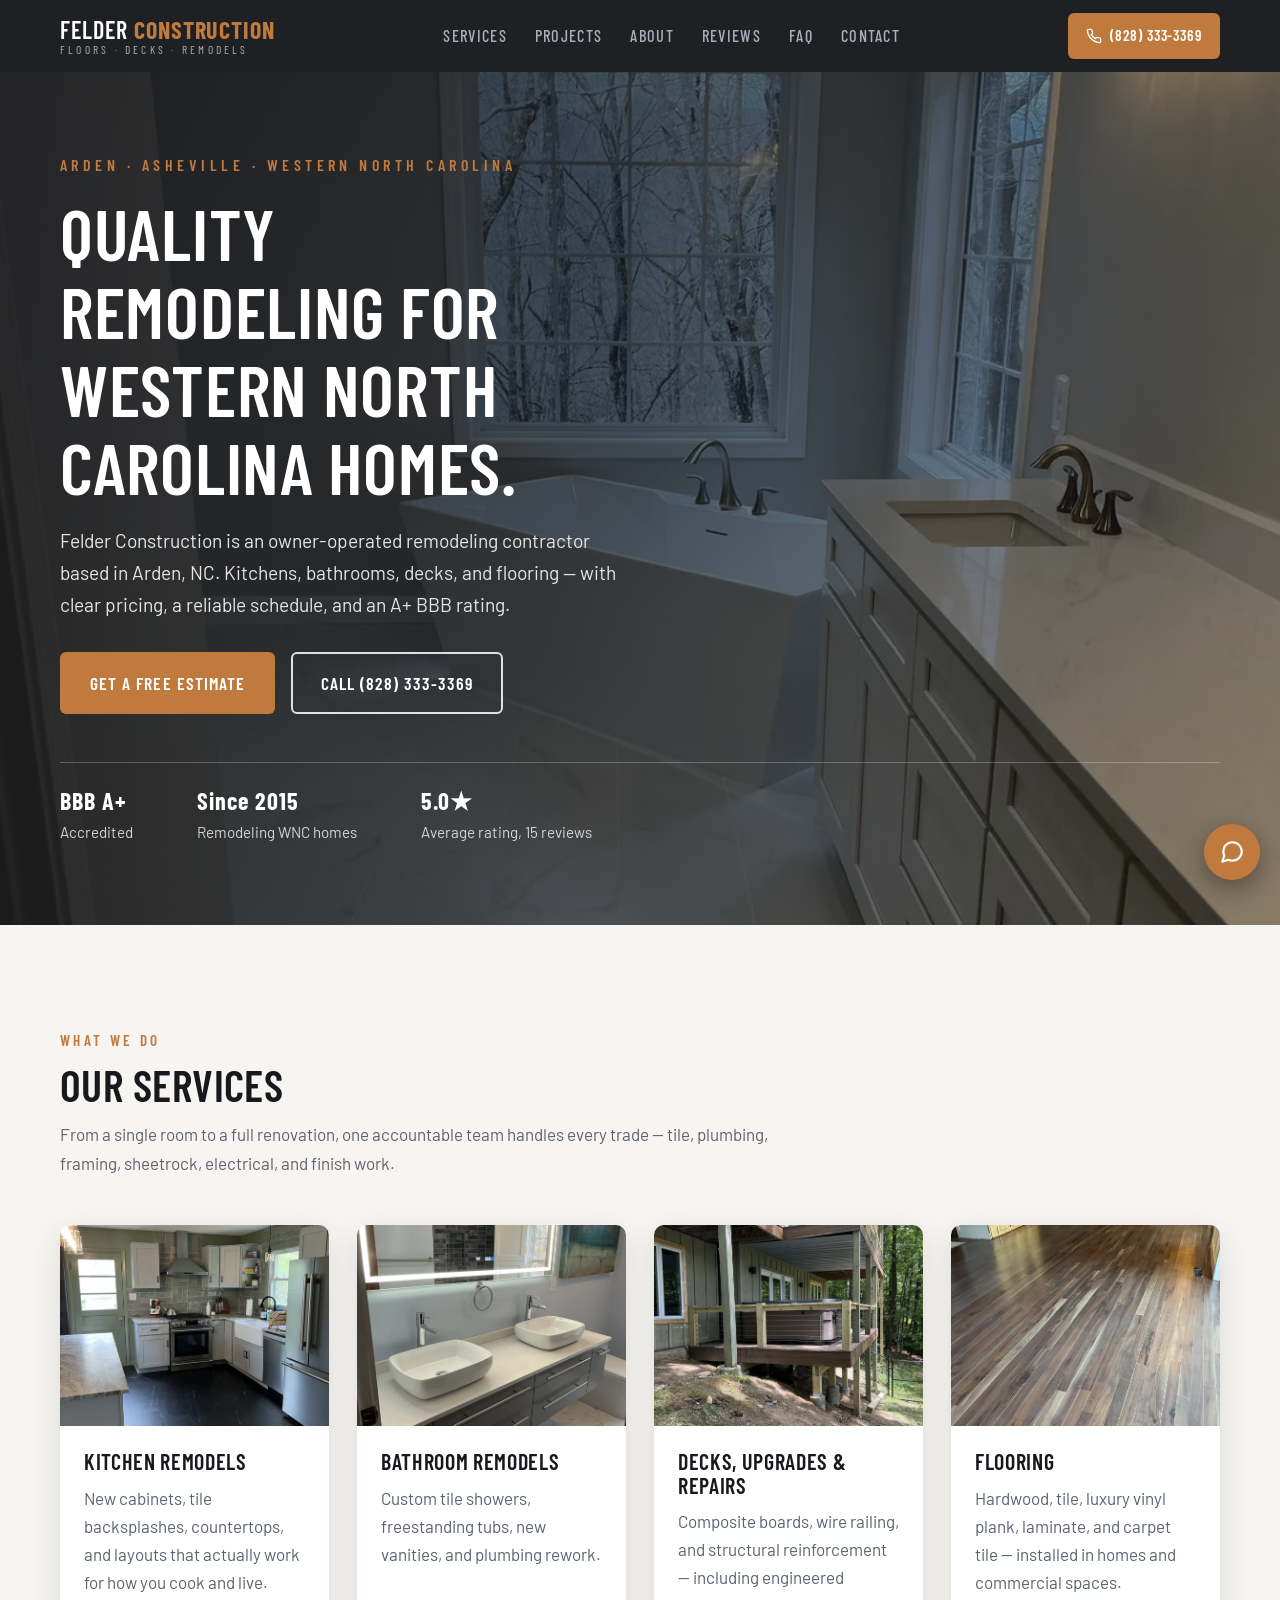
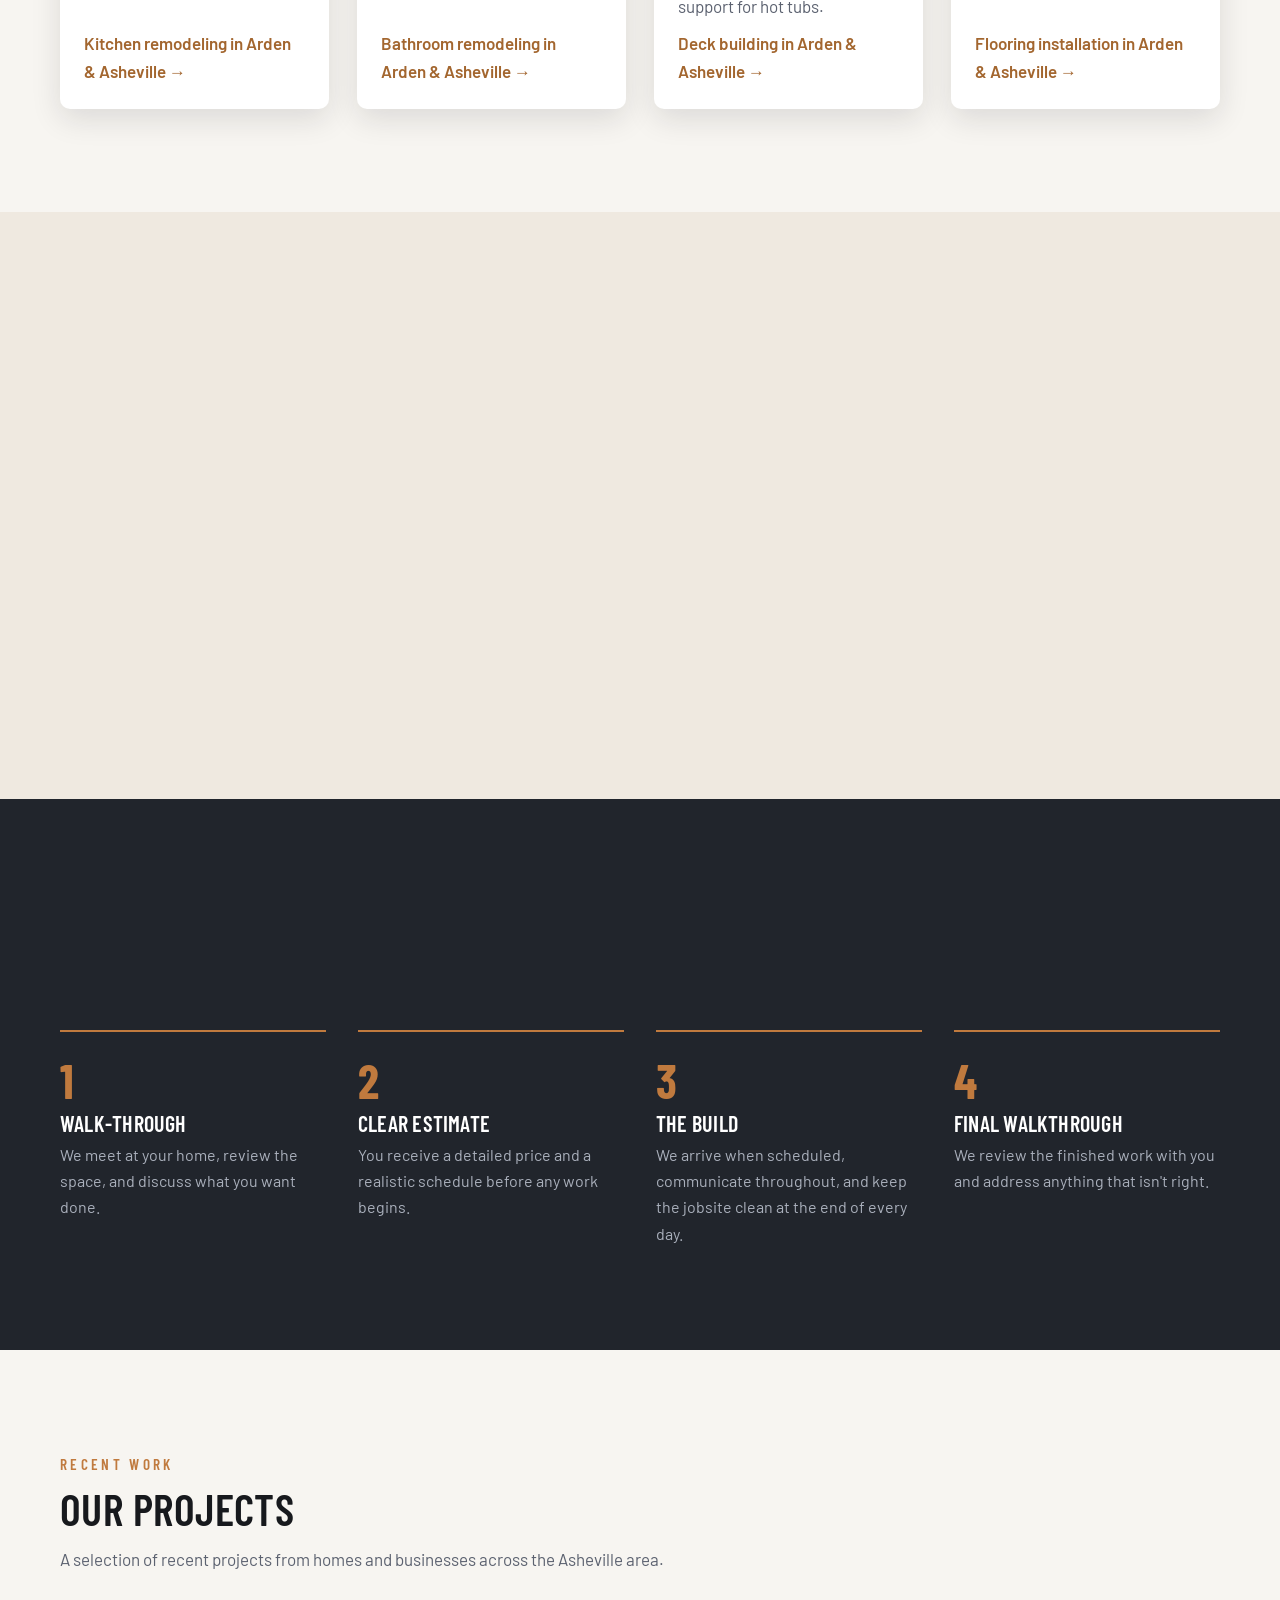
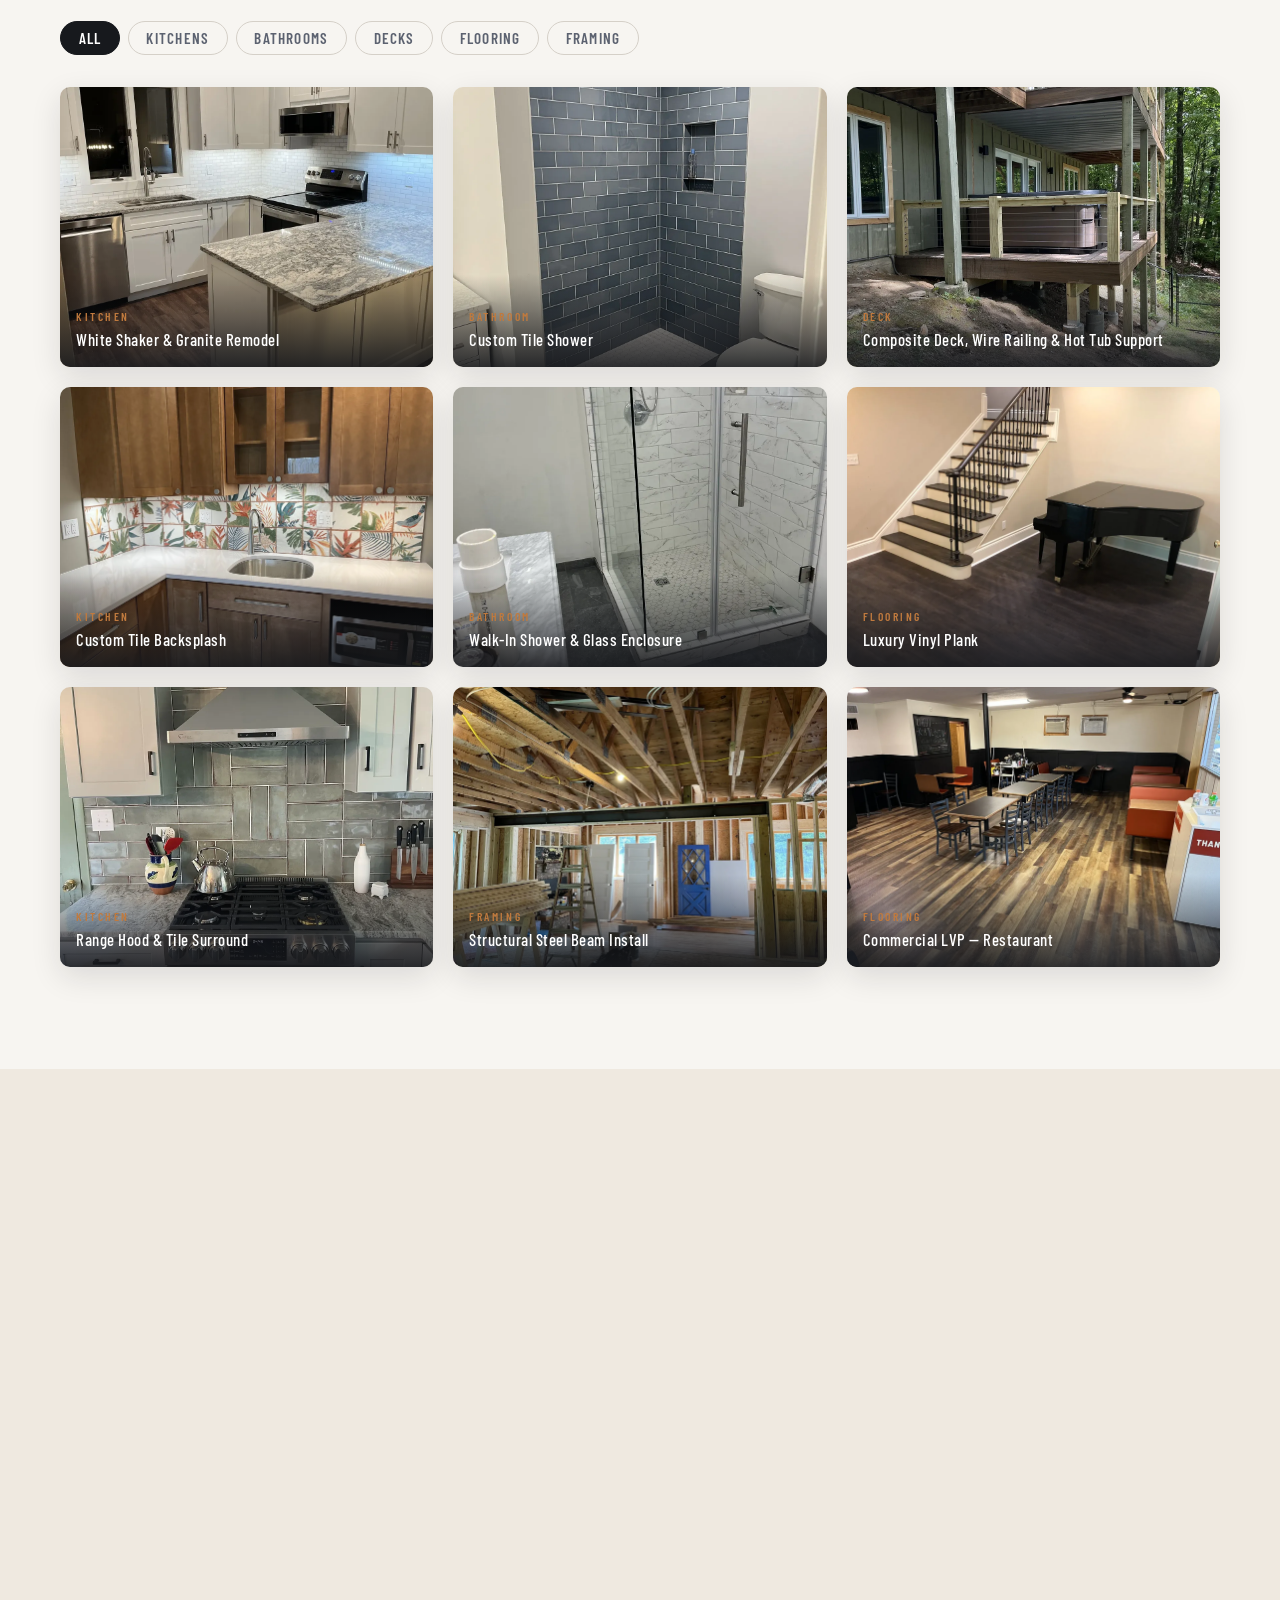
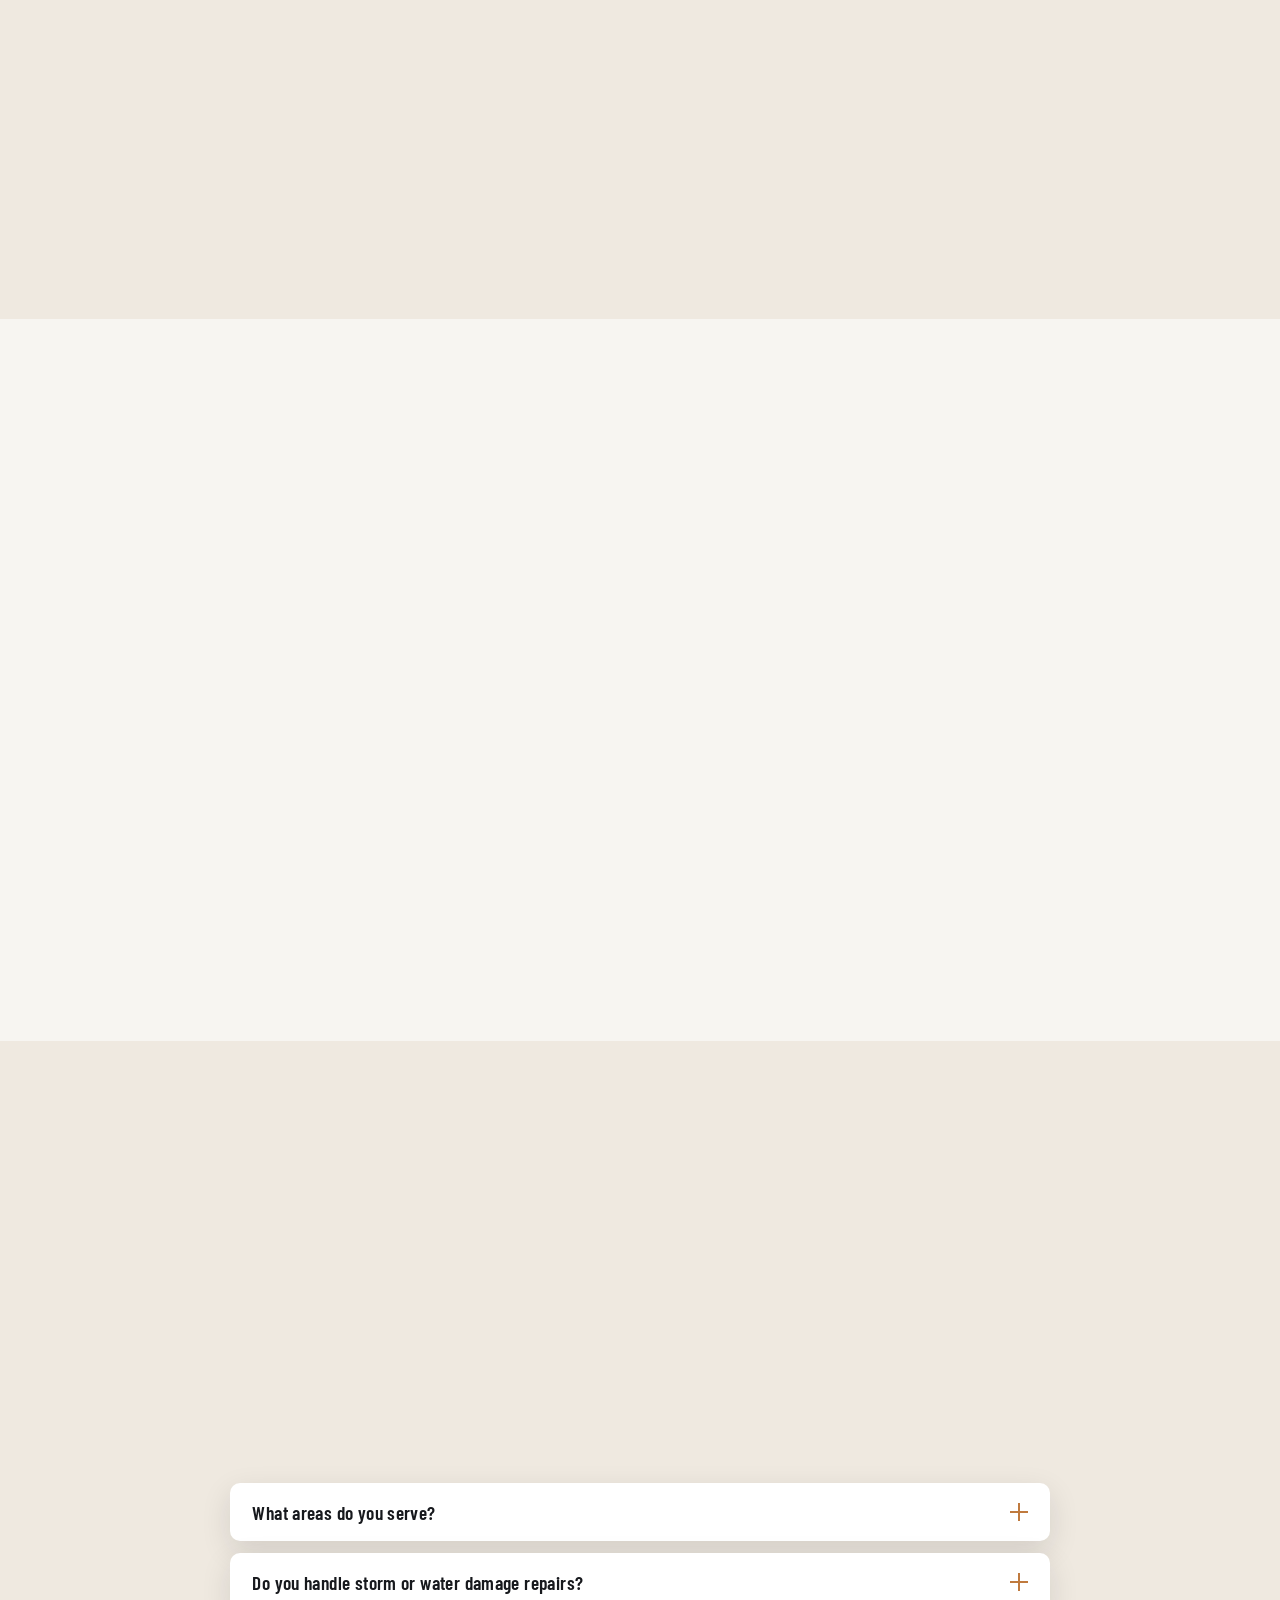
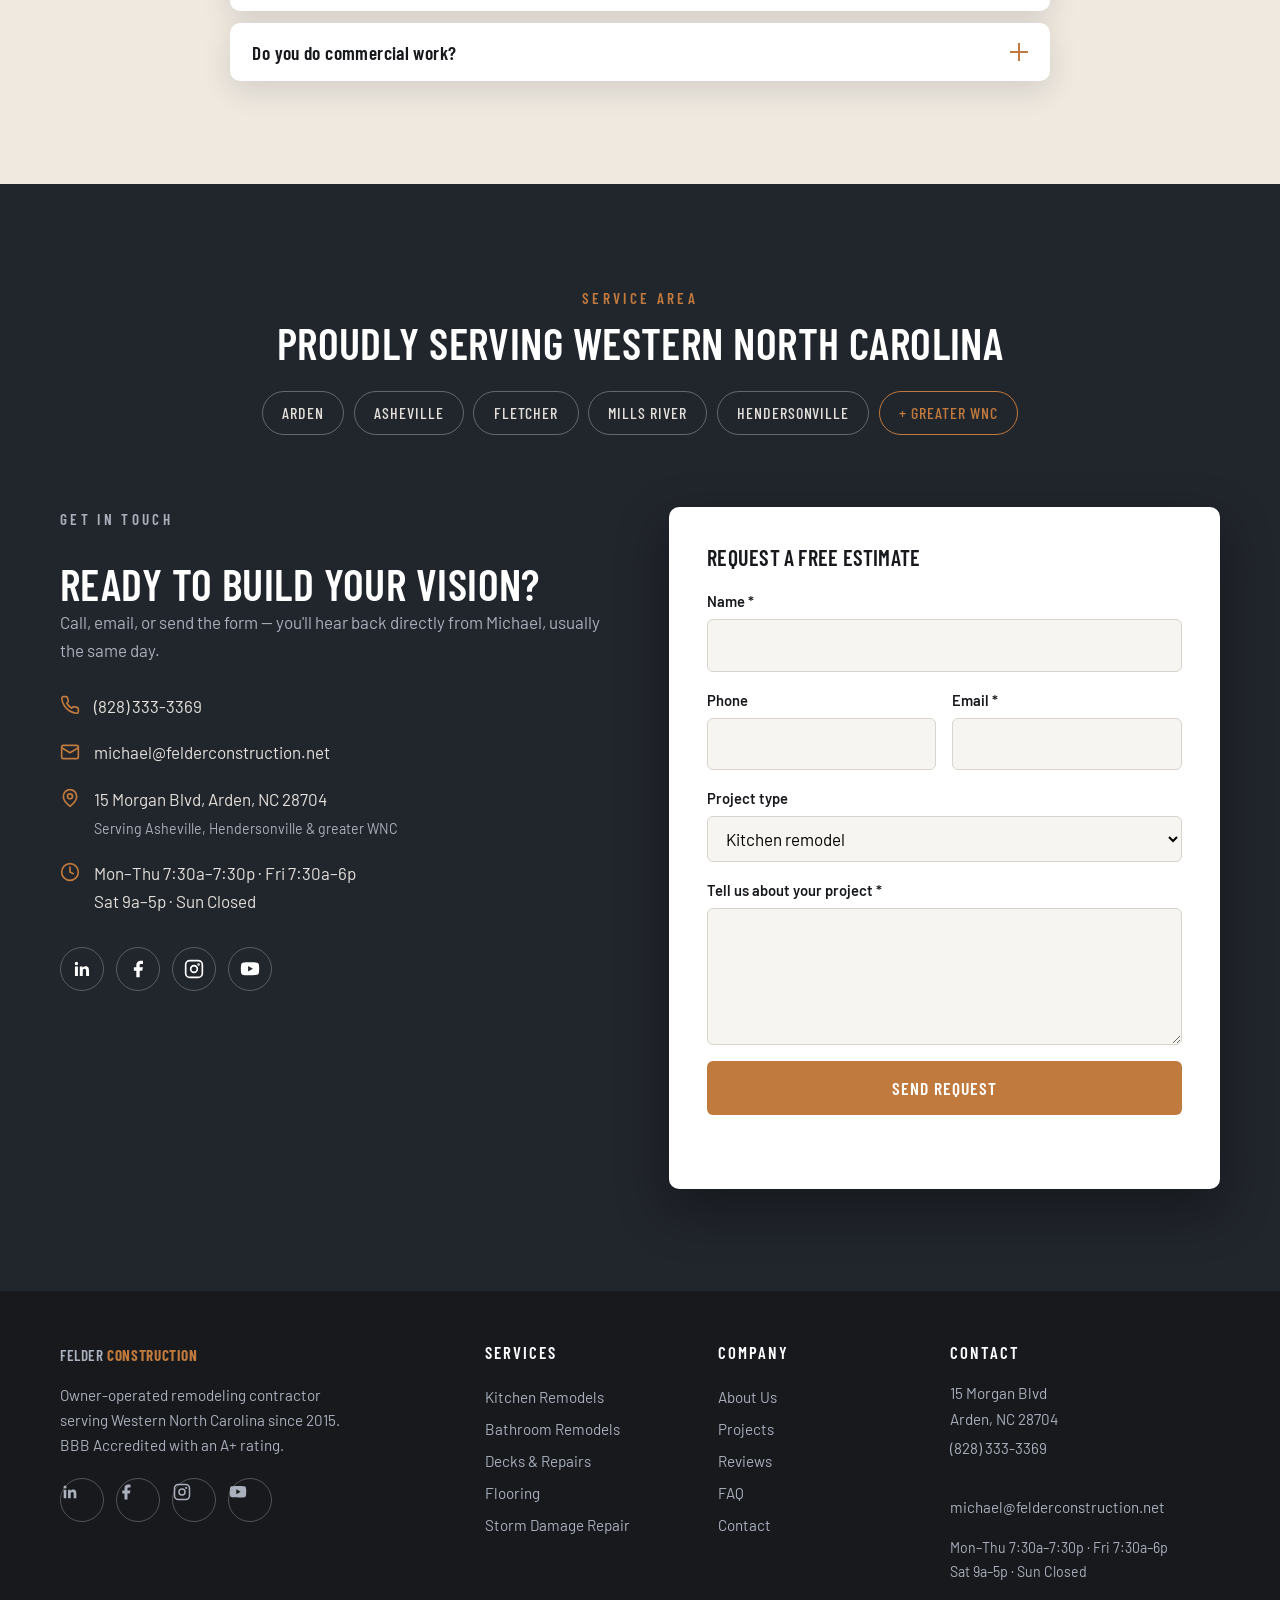
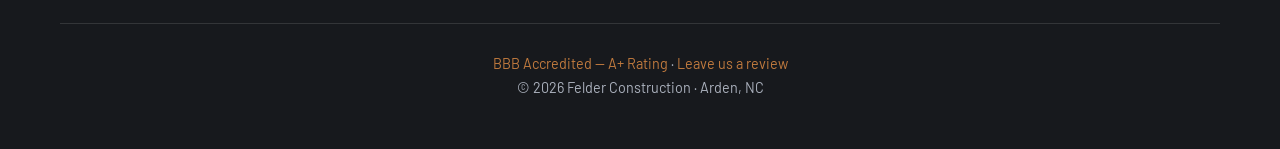
==== index.html @ a5586187 "Growth round: service landing pages, lead log, engagement nudge, review ask - 4 SEO landing pages (k" ====
<!DOCTYPE html>
<html lang="en">
<head>
  <meta charset="UTF-8">
  <meta name="viewport" content="width=device-width, initial-scale=1.0">
  <title>Felder Construction | Kitchen, Bath, Deck &amp; Flooring Remodeling — Arden &amp; Asheville, NC</title>
  <meta name="description" content="Felder Construction is an A+ BBB-rated remodeling contractor in Arden, NC, serving Asheville and Western North Carolina since 2015. Kitchens, bathrooms, decks, and flooring — done right, priced fairly.">
  <meta property="og:title" content="Felder Construction | Remodeling Western North Carolina Since 2015">
  <meta property="og:description" content="Kitchen remodels, bathroom remodels, decks, and flooring in Arden, Asheville &amp; WNC. BBB A+ rated. Call (828) 333-3369 for a free estimate.">
  <meta property="og:type" content="website">
  <meta property="og:url" content="https://www.felderconstruction.net/">
  <meta property="og:image" content="assets/hero-master-bath.webp">
  <link rel="icon" href="data:image/svg+xml,%3Csvg xmlns='http://www.w3.org/2000/svg' viewBox='0 0 64 64'%3E%3Crect width='64' height='64' rx='12' fill='%2317191d'/%3E%3Ctext x='32' y='45' font-family='Arial, sans-serif' font-size='38' font-weight='bold' fill='%23c07a3e' text-anchor='middle'%3EF%3C/text%3E%3C/svg%3E">
  <link rel="preload" as="image" href="assets/hero-master-bath.webp">
  <link rel="preconnect" href="https://fonts.googleapis.com">
  <link rel="preconnect" href="https://fonts.gstatic.com" crossorigin>
  <link href="https://fonts.googleapis.com/css2?family=Barlow+Condensed:wght@500;600;700&family=Barlow:wght@400;500;600&display=swap" rel="stylesheet">
  <link rel="stylesheet" href="css/style.css">
  <script type="application/ld+json">
  {
    "@context": "https://schema.org",
    "@type": "HomeAndConstructionBusiness",
    "name": "Felder Construction",
    "url": "https://www.felderconstruction.net/",
    "telephone": "+1-828-333-3369",
    "email": "michael@felderconstruction.net",
    "address": {
      "@type": "PostalAddress",
      "streetAddress": "15 Morgan Blvd",
      "addressLocality": "Arden",
      "addressRegion": "NC",
      "postalCode": "28704",
      "addressCountry": "US"
    },
    "areaServed": ["Arden NC", "Asheville NC", "Fletcher NC", "Mills River NC", "Hendersonville NC", "Western North Carolina"],
    "foundingDate": "2015",
    "founder": { "@type": "Person", "name": "Michael Felder" },
    "sameAs": [
      "https://www.linkedin.com/in/michaeljfelder/",
      "https://www.facebook.com/FelderConstruction",
      "https://www.instagram.com/felderconstructionofwnc",
      "https://www.youtube.com/@felderconstruction",
      "https://www.bbb.org/us/nc/arden/profile/remodeling/felder-construction-0473-92030730"
    ],
    "openingHoursSpecification": [
      { "@type": "OpeningHoursSpecification", "dayOfWeek": ["Monday","Tuesday","Wednesday","Thursday"], "opens": "07:30", "closes": "19:30" },
      { "@type": "OpeningHoursSpecification", "dayOfWeek": "Friday", "opens": "07:30", "closes": "18:00" },
      { "@type": "OpeningHoursSpecification", "dayOfWeek": "Saturday", "opens": "09:00", "closes": "17:00" }
    ]
  }
  </script>
  <script type="application/ld+json">
  {
    "@context": "https://schema.org",
    "@type": "FAQPage",
    "mainEntity": [
      {
        "@type": "Question",
        "name": "Are estimates really free?",
        "acceptedAnswer": { "@type": "Answer", "text": "Yes. We start with a walk-through at your home, then provide a detailed written price and a realistic schedule before any work begins. No vague allowances, no surprises." }
      },
      {
        "@type": "Question",
        "name": "Who will be working in my home?",
        "acceptedAnswer": { "@type": "Answer", "text": "The owner. Michael Felder is on every job, working alongside a small crew of specialists in tile, paint and sheetrock, and decks and framing. You will never wonder who is showing up." }
      },
      {
        "@type": "Question",
        "name": "How long does a typical remodel take?",
        "acceptedAnswer": { "@type": "Answer", "text": "It depends on scope — a bathroom is usually a few weeks, a kitchen longer. You get a realistic schedule with your estimate, and we communicate throughout so you always know what is happening next." }
      },
      {
        "@type": "Question",
        "name": "What areas do you serve?",
        "acceptedAnswer": { "@type": "Answer", "text": "We are based in Arden, NC and serve Asheville, Fletcher, Mills River, Hendersonville, and the greater Western North Carolina area." }
      },
      {
        "@type": "Question",
        "name": "Do you handle storm or water damage repairs?",
        "acceptedAnswer": { "@type": "Answer", "text": "Yes. We repair and replace storm- and water-damaged interiors, including flooring, drywall, and trim. After Hurricane Helene we helped WNC homeowners get damaged floors and rooms back in shape quickly." }
      },
      {
        "@type": "Question",
        "name": "Do you do commercial work?",
        "acceptedAnswer": { "@type": "Answer", "text": "Yes. In addition to residential remodeling, we install flooring and handle remodels in commercial settings such as restaurants and offices." }
      }
    ]
  }
  </script>
</head>
<body>

  <header class="site-header" id="top">
    <div class="container header-inner">
      <a href="#top" class="brand" aria-label="Felder Construction — home">
        <span class="brand-name">Felder <strong>Construction</strong></span>
        <span class="brand-tag">Floors &middot; Decks &middot; Remodels</span>
      </a>
      <nav class="main-nav" id="mainNav" aria-label="Main navigation">
        <a href="#services">Services</a>
        <a href="#projects">Projects</a>
        <a href="#about">About</a>
        <a href="#reviews">Reviews</a>
        <a href="#faq">FAQ</a>
        <a href="#contact">Contact</a>
      </nav>
      <div class="header-cta">
        <a class="btn btn-primary btn-sm" href="tel:+18283333369">
          <svg viewBox="0 0 24 24" width="16" height="16" fill="none" stroke="currentColor" stroke-width="2" stroke-linecap="round" stroke-linejoin="round" aria-hidden="true"><path d="M22 16.92v3a2 2 0 0 1-2.18 2 19.79 19.79 0 0 1-8.63-3.07 19.5 19.5 0 0 1-6-6 19.79 19.79 0 0 1-3.07-8.67A2 2 0 0 1 4.11 2h3a2 2 0 0 1 2 1.72c.127.96.361 1.903.7 2.81a2 2 0 0 1-.45 2.11L8.09 9.91a16 16 0 0 0 6 6l1.27-1.27a2 2 0 0 1 2.11-.45c.907.339 1.85.573 2.81.7A2 2 0 0 1 22 16.92z"/></svg>
          (828) 333-3369
        </a>
        <button class="nav-toggle" id="navToggle" aria-label="Open menu" aria-expanded="false" aria-controls="mainNav">
          <span></span><span></span><span></span>
        </button>
      </div>
    </div>
  </header>

  <main>

    <!-- HERO -->
    <section class="hero">
      <div class="hero-bg" role="img" aria-label="Remodeled master bathroom with freestanding tub by Felder Construction"></div>
      <div class="hero-overlay"></div>
      <div class="container hero-content">
        <p class="hero-eyebrow reveal">Arden &middot; Asheville &middot; Western North Carolina</p>
        <h1 class="reveal">Quality remodeling for Western North Carolina homes.</h1>
        <p class="hero-sub reveal">Felder Construction is an owner-operated remodeling contractor based in Arden, NC. Kitchens, bathrooms, decks, and flooring — with clear pricing, a reliable schedule, and an A+ BBB rating.</p>
        <div class="hero-actions reveal">
          <a href="#contact" class="btn btn-primary btn-lg">Get a Free Estimate</a>
          <a href="tel:+18283333369" class="btn btn-outline btn-lg">Call (828) 333-3369</a>
        </div>
        <ul class="hero-badges reveal" aria-label="Credentials">
          <li><strong>BBB A+</strong> Accredited</li>
          <li><strong>Since 2015</strong> Remodeling WNC homes</li>
          <li><strong>5.0&#9733;</strong> Average rating, 15 reviews</li>
        </ul>
      </div>
    </section>

    <!-- SERVICES -->
    <section class="section" id="services">
      <div class="container">
        <div class="section-head reveal">
          <p class="eyebrow">What we do</p>
          <h2>Our Services</h2>
          <p class="section-sub">From a single room to a full renovation, one accountable team handles every trade — tile, plumbing, framing, sheetrock, electrical, and finish work.</p>
        </div>
        <div class="card-grid">
          <article class="service-card reveal">
            <div class="service-media"><img src="assets/kitchen-farmhouse.webp" alt="Remodeled kitchen with white cabinets, farmhouse sink, and tile backsplash" loading="lazy"></div>
            <div class="service-body">
              <h3>Kitchen Remodels</h3>
              <p>New cabinets, tile backsplashes, countertops, and layouts that actually work for how you cook and live.</p>
              <a href="kitchen-remodeling.html" class="text-link">Kitchen remodeling in Arden &amp; Asheville &rarr;</a>
            </div>
          </article>
          <article class="service-card reveal">
            <div class="service-media"><img src="assets/bath-vanity-led.webp" alt="Modern master bathroom vanity with vessel sinks and LED mirror" loading="lazy"></div>
            <div class="service-body">
              <h3>Bathroom Remodels</h3>
              <p>Custom tile showers, freestanding tubs, new vanities, and plumbing rework.</p>
              <a href="bathroom-remodeling.html" class="text-link">Bathroom remodeling in Arden &amp; Asheville &rarr;</a>
            </div>
          </article>
          <article class="service-card reveal">
            <div class="service-media"><img src="assets/deck-hot-tub.webp" alt="Composite deck with wire railing and reinforced hot tub support" loading="lazy"></div>
            <div class="service-body">
              <h3>Decks, Upgrades &amp; Repairs</h3>
              <p>Composite boards, wire railing, and structural reinforcement — including engineered support for hot tubs.</p>
              <a href="decks.html" class="text-link">Deck building in Arden &amp; Asheville &rarr;</a>
            </div>
          </article>
          <article class="service-card reveal">
            <div class="service-media"><img src="assets/floor-hardwood-refinish.webp" alt="Refinished hardwood flooring in a living room with stone fireplace" loading="lazy"></div>
            <div class="service-body">
              <h3>Flooring</h3>
              <p>Hardwood, tile, luxury vinyl plank, laminate, and carpet tile — installed in homes and commercial spaces.</p>
              <a href="flooring.html" class="text-link">Flooring installation in Arden &amp; Asheville &rarr;</a>
            </div>
          </article>
        </div>
      </div>
    </section>

    <!-- WHY CHOOSE US -->
    <section class="section section-warm" id="why">
      <div class="container">
        <div class="section-head reveal">
          <p class="eyebrow">Why Felder Construction</p>
          <h2>Why Homeowners Choose Us</h2>
        </div>
        <div class="why-grid">
          <div class="why-card reveal">
            <span class="why-num">01</span>
            <h3>The Owner Is on Your Job</h3>
            <p>Michael is on-site doing the work and answering your questions — not managing from an office. You always know who is in your home.</p>
          </div>
          <div class="why-card reveal">
            <span class="why-num">02</span>
            <h3>One Team, Every Trade</h3>
            <p>Tile, plumbing, framing, sheetrock, and electrical are handled by our own crew. No subcontractor merry-go-round, no finger-pointing.</p>
          </div>
          <div class="why-card reveal">
            <span class="why-num">03</span>
            <h3>Fair, Written Pricing</h3>
            <p>You get a detailed estimate and a realistic schedule before work begins. Clients consistently tell us our prices are fair.</p>
          </div>
          <div class="why-card reveal">
            <span class="why-num">04</span>
            <h3>A Clean Jobsite</h3>
            <p>We protect your home while we work and clean up at the end of every day — a detail reviewers mention again and again.</p>
          </div>
        </div>
      </div>
    </section>

    <!-- PROCESS -->
    <section class="section section-dark">
      <div class="container">
        <div class="section-head reveal">
          <p class="eyebrow">How it works</p>
          <h2>A Straightforward Process</h2>
        </div>
        <ol class="process-grid">
          <li class="reveal"><span class="step-num">1</span><h3>Walk-Through</h3><p>We meet at your home, review the space, and discuss what you want done.</p></li>
          <li class="reveal"><span class="step-num">2</span><h3>Clear Estimate</h3><p>You receive a detailed price and a realistic schedule before any work begins.</p></li>
          <li class="reveal"><span class="step-num">3</span><h3>The Build</h3><p>We arrive when scheduled, communicate throughout, and keep the jobsite clean at the end of every day.</p></li>
          <li class="reveal"><span class="step-num">4</span><h3>Final Walkthrough</h3><p>We review the finished work with you and address anything that isn't right.</p></li>
        </ol>
      </div>
    </section>

    <!-- PROJECTS -->
    <section class="section" id="projects">
      <div class="container">
        <div class="section-head reveal">
          <p class="eyebrow">Recent work</p>
          <h2>Our Projects</h2>
          <p class="section-sub">A selection of recent projects from homes and businesses across the Asheville area.</p>
        </div>
        <div class="filter-bar reveal" role="group" aria-label="Filter projects">
          <button class="filter-btn active" data-filter="all">All</button>
          <button class="filter-btn" data-filter="kitchen">Kitchens</button>
          <button class="filter-btn" data-filter="bath">Bathrooms</button>
          <button class="filter-btn" data-filter="deck">Decks</button>
          <button class="filter-btn" data-filter="flooring">Flooring</button>
          <button class="filter-btn" data-filter="framing">Framing</button>
        </div>
        <div class="gallery" id="gallery">
          <figure class="gallery-item reveal" data-cat="kitchen"><img src="assets/kitchen-white-granite.webp" alt="Kitchen remodel with white shaker cabinets and granite island" loading="lazy"><figcaption><span class="cat">Kitchen</span>White Shaker &amp; Granite Remodel</figcaption></figure>
          <figure class="gallery-item reveal" data-cat="bath"><img src="assets/shower-blue-tile.webp" alt="Custom walk-in shower with blue-gray subway tile and hexagon floor" loading="lazy"><figcaption><span class="cat">Bathroom</span>Custom Tile Shower</figcaption></figure>
          <figure class="gallery-item reveal" data-cat="deck"><img src="assets/deck-hot-tub.webp" alt="Two-story composite deck with wire railing and hot tub" loading="lazy"><figcaption><span class="cat">Deck</span>Composite Deck, Wire Railing &amp; Hot Tub Support</figcaption></figure>
          <figure class="gallery-item reveal" data-cat="kitchen"><img src="assets/kitchen-tropical-backsplash.webp" alt="Kitchen with custom botanical tile backsplash and wood cabinets" loading="lazy"><figcaption><span class="cat">Kitchen</span>Custom Tile Backsplash</figcaption></figure>
          <figure class="gallery-item reveal" data-cat="bath"><img src="assets/shower-marble-glass.webp" alt="Walk-in shower with marble-look tile and frameless glass door" loading="lazy"><figcaption><span class="cat">Bathroom</span>Walk-In Shower &amp; Glass Enclosure</figcaption></figure>
          <figure class="gallery-item reveal" data-cat="flooring"><img src="assets/floor-stairs-lvp.webp" alt="Luxury vinyl plank flooring in entryway with staircase" loading="lazy"><figcaption><span class="cat">Flooring</span>Luxury Vinyl Plank</figcaption></figure>
          <figure class="gallery-item reveal" data-cat="kitchen"><img src="assets/kitchen-range-hood.webp" alt="Gas range with stainless hood and gray tile surround" loading="lazy"><figcaption><span class="cat">Kitchen</span>Range Hood &amp; Tile Surround</figcaption></figure>
          <figure class="gallery-item reveal" data-cat="framing"><img src="assets/framing-steel-beam.webp" alt="Interior framing with steel support beam during renovation" loading="lazy"><figcaption><span class="cat">Framing</span>Structural Steel Beam Install</figcaption></figure>
          <figure class="gallery-item reveal" data-cat="flooring"><img src="assets/floor-commercial-lvp.webp" alt="Commercial vinyl plank flooring in a restaurant dining room" loading="lazy"><figcaption><span class="cat">Flooring</span>Commercial LVP — Restaurant</figcaption></figure>
        </div>
      </div>
    </section>

    <!-- ABOUT -->
    <section class="section section-warm" id="about">
      <div class="container about-grid">
        <div class="about-media reveal">
          <img src="assets/about-michael.webp" alt="Michael Felder setting tile in a shower" loading="lazy">
          <p class="about-caption">Michael Felder, Founder</p>
        </div>
        <div class="about-copy reveal">
          <p class="eyebrow">About us</p>
          <h2>Local and Owner-Operated</h2>
          <p>Felder Construction has been remodeling homes across Western North Carolina since 2015. When you hire us, you work directly with the owner — Michael is on every job, working alongside his crew from demolition to final walkthrough.</p>
          <p>Whether your project is a full renovation or updating a few rooms, you get an honest price, a clear schedule, and workmanship we stand behind.</p>
          <ul class="team-list" aria-label="Our team">
            <li><strong>Michael Felder</strong><span>Founder</span></li>
            <li><strong>TJ Hollerman</strong><span>Paint &amp; Sheetrock Specialist</span></li>
            <li><strong>Juan Lozada</strong><span>JL Tile</span></li>
            <li><strong>Adrian Suaz</strong><span>Adrian's Construction — Decks &amp; Framing</span></li>
          </ul>
          <div class="about-badges">
            <span class="badge">BBB Accredited — A+ Rating</span>
            <span class="badge">Remodeling Homes Since 2015</span>
          </div>
        </div>
      </div>
    </section>

    <!-- REVIEWS -->
    <section class="section" id="reviews">
      <div class="container">
        <div class="section-head reveal">
          <p class="eyebrow">What our clients say</p>
          <h2>Reviews</h2>
          <p class="section-sub">5.0-star average across 15 verified reviews.</p>
        </div>
        <div class="review-grid">
          <blockquote class="review-card reveal">
            <div class="stars" aria-label="5 out of 5 stars">&#9733;&#9733;&#9733;&#9733;&#9733;</div>
            <p>&ldquo;Michael and his team did a wonderful job on our master bath remodel. They did everything we asked and adapted to our modifications. Michael tore out our corner Jacuzzi tub and replaced it with a free-standing tub — not easy from a plumbing perspective — and replaced the shower stall insert with tile. All work was done by Michael and his team: tile, plumbing, framing, sheetrock, electrical. They will be our go-to team in the future. We love our new bathroom!&rdquo;</p>
            <footer><strong>George P.</strong> — Hendersonville, NC</footer>
          </blockquote>
          <blockquote class="review-card reveal">
            <div class="stars" aria-label="5 out of 5 stars">&#9733;&#9733;&#9733;&#9733;&#9733;</div>
            <p>&ldquo;Felder Construction did a kitchen and bath remodel for us, and laid luxury vinyl plank flooring as well. Excellent, high-quality work, and he was a pleasure to work with. Michael was very communicative, responsive when I had questions, and got the job done quickly without a lot of down time. When surprises arose — like cabinets arriving damaged — he never got rattled, just adjusted. And he charged a fair price. I hope to use him again someday.&rdquo;</p>
            <footer><strong>Lee W.</strong> — Asheville, NC</footer>
          </blockquote>
        </div>
      </div>
    </section>

    <!-- FAQ -->
    <section class="section section-warm" id="faq">
      <div class="container container-narrow">
        <div class="section-head reveal">
          <p class="eyebrow">Common questions</p>
          <h2>Frequently Asked Questions</h2>
        </div>
        <div class="faq-list">
          <div class="faq-item reveal">
            <button class="faq-q" aria-expanded="false">
              Are estimates really free?
              <span class="faq-icon" aria-hidden="true"></span>
            </button>
            <div class="faq-a" hidden>
              <p>Yes. We start with a walk-through at your home, then provide a detailed written price and a realistic schedule before any work begins. No vague allowances, no surprises.</p>
            </div>
          </div>
          <div class="faq-item reveal">
            <button class="faq-q" aria-expanded="false">
              Who will be working in my home?
              <span class="faq-icon" aria-hidden="true"></span>
            </button>
            <div class="faq-a" hidden>
              <p>The owner. Michael Felder is on every job, working alongside a small crew of specialists in tile, paint and sheetrock, and decks and framing. You'll never wonder who's showing up.</p>
            </div>
          </div>
          <div class="faq-item reveal">
            <button class="faq-q" aria-expanded="false">
              How long does a typical remodel take?
              <span class="faq-icon" aria-hidden="true"></span>
            </button>
            <div class="faq-a" hidden>
              <p>It depends on scope — a bathroom is usually a few weeks, a kitchen longer. You get a realistic schedule with your estimate, and we communicate throughout so you always know what's happening next.</p>
            </div>
          </div>
          <div class="faq-item reveal">
            <button class="faq-q" aria-expanded="false">
              What areas do you serve?
              <span class="faq-icon" aria-hidden="true"></span>
            </button>
            <div class="faq-a" hidden>
              <p>We're based in Arden, NC and serve Asheville, Fletcher, Mills River, Hendersonville, and the greater Western North Carolina area.</p>
            </div>
          </div>
          <div class="faq-item reveal">
            <button class="faq-q" aria-expanded="false">
              Do you handle storm or water damage repairs?
              <span class="faq-icon" aria-hidden="true"></span>
            </button>
            <div class="faq-a" hidden>
              <p>Yes. We repair and replace storm- and water-damaged interiors — flooring, drywall, and trim. After Hurricane Helene, we helped WNC homeowners get damaged floors and rooms back in shape quickly.</p>
            </div>
          </div>
          <div class="faq-item reveal">
            <button class="faq-q" aria-expanded="false">
              Do you do commercial work?
              <span class="faq-icon" aria-hidden="true"></span>
            </button>
            <div class="faq-a" hidden>
              <p>Yes. In addition to residential remodeling, we install flooring and handle remodels in commercial settings such as restaurants and offices.</p>
            </div>
          </div>
        </div>
      </div>
    </section>

    <!-- SERVICE AREA + CONTACT -->
    <section class="section section-dark" id="contact">
      <div class="container">
        <div class="service-area reveal">
          <p class="eyebrow">Service area</p>
          <h2>Proudly Serving Western North Carolina</h2>
          <ul class="town-list" aria-label="Towns we serve">
            <li>Arden</li>
            <li>Asheville</li>
            <li>Fletcher</li>
            <li>Mills River</li>
            <li>Hendersonville</li>
            <li class="town-more">+ greater WNC</li>
          </ul>
        </div>
        <div class="contact-grid">
          <div class="contact-info reveal">
            <p class="eyebrow">Get in touch</p>
            <h2>Ready to Build Your Vision?</h2>
            <p>Call, email, or send the form — you'll hear back directly from Michael, usually the same day.</p>
            <ul class="contact-list">
              <li>
                <svg viewBox="0 0 24 24" width="20" height="20" fill="none" stroke="currentColor" stroke-width="2" stroke-linecap="round" stroke-linejoin="round" aria-hidden="true"><path d="M22 16.92v3a2 2 0 0 1-2.18 2 19.79 19.79 0 0 1-8.63-3.07 19.5 19.5 0 0 1-6-6 19.79 19.79 0 0 1-3.07-8.67A2 2 0 0 1 4.11 2h3a2 2 0 0 1 2 1.72c.127.96.361 1.903.7 2.81a2 2 0 0 1-.45 2.11L8.09 9.91a16 16 0 0 0 6 6l1.27-1.27a2 2 0 0 1 2.11-.45c.907.339 1.85.573 2.81.7A2 2 0 0 1 22 16.92z"/></svg>
                <a href="tel:+18283333369">(828) 333-3369</a>
              </li>
              <li>
                <svg viewBox="0 0 24 24" width="20" height="20" fill="none" stroke="currentColor" stroke-width="2" stroke-linecap="round" stroke-linejoin="round" aria-hidden="true"><rect x="2" y="4" width="20" height="16" rx="2"/><path d="m22 7-10 6L2 7"/></svg>
                <a href="mailto:michael@felderconstruction.net">michael@felderconstruction.net</a>
              </li>
              <li>
                <svg viewBox="0 0 24 24" width="20" height="20" fill="none" stroke="currentColor" stroke-width="2" stroke-linecap="round" stroke-linejoin="round" aria-hidden="true"><path d="M20 10c0 6-8 12-8 12s-8-6-8-12a8 8 0 0 1 16 0Z"/><circle cx="12" cy="10" r="3"/></svg>
                <span>15 Morgan Blvd, Arden, NC 28704<br><small>Serving Asheville, Hendersonville &amp; greater WNC</small></span>
              </li>
              <li>
                <svg viewBox="0 0 24 24" width="20" height="20" fill="none" stroke="currentColor" stroke-width="2" stroke-linecap="round" stroke-linejoin="round" aria-hidden="true"><circle cx="12" cy="12" r="10"/><path d="M12 6v6l4 2"/></svg>
                <span>Mon–Thu 7:30a–7:30p &middot; Fri 7:30a–6p<br>Sat 9a–5p &middot; Sun Closed</span>
              </li>
            </ul>
            <div class="social-row">
              <a href="https://www.linkedin.com/in/michaeljfelder/" target="_blank" rel="noopener" aria-label="Michael Felder on LinkedIn">
                <svg viewBox="0 0 24 24" width="20" height="20" fill="currentColor" aria-hidden="true"><path d="M20.45 20.45h-3.55v-5.57c0-1.33-.03-3.04-1.85-3.04-1.86 0-2.14 1.45-2.14 2.94v5.67H9.35V9h3.41v1.56h.05c.47-.9 1.63-1.85 3.36-1.85 3.6 0 4.27 2.37 4.27 5.46v6.28zM5.34 7.43a2.06 2.06 0 1 1 0-4.12 2.06 2.06 0 0 1 0 4.12zM7.12 20.45H3.56V9h3.56v11.45z"/></svg>
              </a>
              <a href="https://www.facebook.com/FelderConstruction" target="_blank" rel="noopener" aria-label="Felder Construction on Facebook">
                <svg viewBox="0 0 24 24" width="20" height="20" fill="currentColor" aria-hidden="true"><path d="M18 2h-3a5 5 0 0 0-5 5v3H7v4h3v8h4v-8h3l1-4h-4V7a1 1 0 0 1 1-1h3z"/></svg>
              </a>
              <a href="https://www.instagram.com/felderconstructionofwnc" target="_blank" rel="noopener" aria-label="Felder Construction on Instagram">
                <svg viewBox="0 0 24 24" width="20" height="20" fill="none" stroke="currentColor" stroke-width="2" stroke-linecap="round" stroke-linejoin="round" aria-hidden="true"><rect x="2" y="2" width="20" height="20" rx="5"/><circle cx="12" cy="12" r="4"/><circle cx="17.5" cy="6.5" r="0.5" fill="currentColor"/></svg>
              </a>
              <a href="https://www.youtube.com/@felderconstruction" target="_blank" rel="noopener" aria-label="Felder Construction on YouTube">
                <svg viewBox="0 0 24 24" width="20" height="20" fill="currentColor" aria-hidden="true"><path d="M22.54 6.42a2.78 2.78 0 0 0-1.95-2C18.88 4 12 4 12 4s-6.88 0-8.59.46a2.78 2.78 0 0 0-1.95 2A29 29 0 0 0 1 11.75a29 29 0 0 0 .46 5.33 2.78 2.78 0 0 0 1.95 2c1.71.42 8.59.42 8.59.42s6.88 0 8.59-.46a2.78 2.78 0 0 0 1.95-2 29 29 0 0 0 .46-5.29 29 29 0 0 0-.46-5.33zM9.75 15.02V8.48l5.75 3.27z"/></svg>
              </a>
            </div>
          </div>
          <form class="contact-form reveal" id="estimateForm" novalidate>
            <h3>Request a Free Estimate</h3>
            <div class="form-row">
              <label for="f-name">Name *</label>
              <input type="text" id="f-name" name="name" required autocomplete="name">
            </div>
            <div class="form-row-2">
              <div class="form-row">
                <label for="f-phone">Phone</label>
                <input type="tel" id="f-phone" name="phone" autocomplete="tel">
              </div>
              <div class="form-row">
                <label for="f-email">Email *</label>
                <input type="email" id="f-email" name="email" required autocomplete="email">
              </div>
            </div>
            <div class="form-row">
              <label for="f-type">Project type</label>
              <select id="f-type" name="type">
                <option>Kitchen remodel</option>
                <option>Bathroom remodel</option>
                <option>Deck / outdoor</option>
                <option>Flooring</option>
                <option>Storm / water damage repair</option>
                <option>Commercial</option>
                <option>Something else</option>
              </select>
            </div>
            <div class="form-row">
              <label for="f-msg">Tell us about your project *</label>
              <textarea id="f-msg" name="message" rows="4" required></textarea>
            </div>
            <button type="submit" class="btn btn-primary btn-lg btn-block">Send Request</button>
            <p class="form-note" id="formNote" role="status"></p>
          </form>
        </div>
      </div>
    </section>

  </main>

  <footer class="site-footer">
    <div class="container footer-grid">
      <div class="footer-col footer-brandcol">
        <a href="#top" class="footer-brand">Felder <strong>Construction</strong></a>
        <p>Owner-operated remodeling contractor serving Western North Carolina since 2015. BBB Accredited with an A+ rating.</p>
        <div class="social-row">
          <a href="https://www.linkedin.com/in/michaeljfelder/" target="_blank" rel="noopener" aria-label="Michael Felder on LinkedIn">
            <svg viewBox="0 0 24 24" width="18" height="18" fill="currentColor" aria-hidden="true"><path d="M20.45 20.45h-3.55v-5.57c0-1.33-.03-3.04-1.85-3.04-1.86 0-2.14 1.45-2.14 2.94v5.67H9.35V9h3.41v1.56h.05c.47-.9 1.63-1.85 3.36-1.85 3.6 0 4.27 2.37 4.27 5.46v6.28zM5.34 7.43a2.06 2.06 0 1 1 0-4.12 2.06 2.06 0 0 1 0 4.12zM7.12 20.45H3.56V9h3.56v11.45z"/></svg>
          </a>
          <a href="https://www.facebook.com/FelderConstruction" target="_blank" rel="noopener" aria-label="Felder Construction on Facebook">
            <svg viewBox="0 0 24 24" width="18" height="18" fill="currentColor" aria-hidden="true"><path d="M18 2h-3a5 5 0 0 0-5 5v3H7v4h3v8h4v-8h3l1-4h-4V7a1 1 0 0 1 1-1h3z"/></svg>
          </a>
          <a href="https://www.instagram.com/felderconstructionofwnc" target="_blank" rel="noopener" aria-label="Felder Construction on Instagram">
            <svg viewBox="0 0 24 24" width="18" height="18" fill="none" stroke="currentColor" stroke-width="2" stroke-linecap="round" stroke-linejoin="round" aria-hidden="true"><rect x="2" y="2" width="20" height="20" rx="5"/><circle cx="12" cy="12" r="4"/><circle cx="17.5" cy="6.5" r="0.5" fill="currentColor"/></svg>
          </a>
          <a href="https://www.youtube.com/@felderconstruction" target="_blank" rel="noopener" aria-label="Felder Construction on YouTube">
            <svg viewBox="0 0 24 24" width="18" height="18" fill="currentColor" aria-hidden="true"><path d="M22.54 6.42a2.78 2.78 0 0 0-1.95-2C18.88 4 12 4 12 4s-6.88 0-8.59.46a2.78 2.78 0 0 0-1.95 2A29 29 0 0 0 1 11.75a29 29 0 0 0 .46 5.33 2.78 2.78 0 0 0 1.95 2c1.71.42 8.59.42 8.59.42s6.88 0 8.59-.46a2.78 2.78 0 0 0 1.95-2 29 29 0 0 0 .46-5.29 29 29 0 0 0-.46-5.33zM9.75 15.02V8.48l5.75 3.27z"/></svg>
          </a>
        </div>
      </div>
      <div class="footer-col">
        <h4>Services</h4>
        <a href="kitchen-remodeling.html">Kitchen Remodels</a>
        <a href="bathroom-remodeling.html">Bathroom Remodels</a>
        <a href="decks.html">Decks &amp; Repairs</a>
        <a href="flooring.html">Flooring</a>
        <a href="#faq">Storm Damage Repair</a>
      </div>
      <div class="footer-col">
        <h4>Company</h4>
        <a href="#about">About Us</a>
        <a href="#projects">Projects</a>
        <a href="#reviews">Reviews</a>
        <a href="#faq">FAQ</a>
        <a href="#contact">Contact</a>
      </div>
      <div class="footer-col">
        <h4>Contact</h4>
        <address>
          15 Morgan Blvd<br>
          Arden, NC 28704<br>
          <a href="tel:+18283333369">(828) 333-3369</a><br>
          <a href="mailto:michael@felderconstruction.net">michael@felderconstruction.net</a>
        </address>
        <p class="footer-hours">Mon–Thu 7:30a–7:30p &middot; Fri 7:30a–6p<br>Sat 9a–5p &middot; Sun Closed</p>
      </div>
    </div>
    <div class="container footer-bottom">
      <p>
        <a href="https://www.bbb.org/us/nc/arden/profile/remodeling/felder-construction-0473-92030730" target="_blank" rel="noopener">BBB Accredited — A+ Rating</a> &middot;
        <a href="https://www.bbb.org/us/nc/arden/profile/remodeling/felder-construction-0473-92030730/customer-reviews" target="_blank" rel="noopener">Leave us a review</a><br>
        &copy; <span id="year">2025</span> Felder Construction &middot; Arden, NC
      </p>
    </div>
  </footer>

  <a href="tel:+18283333369" class="mobile-call-cta" aria-label="Call Felder Construction now">
    <svg viewBox="0 0 24 24" width="18" height="18" fill="none" stroke="currentColor" stroke-width="2" stroke-linecap="round" stroke-linejoin="round" aria-hidden="true"><path d="M22 16.92v3a2 2 0 0 1-2.18 2 19.79 19.79 0 0 1-8.63-3.07 19.5 19.5 0 0 1-6-6 19.79 19.79 0 0 1-3.07-8.67A2 2 0 0 1 4.11 2h3a2 2 0 0 1 2 1.72c.127.96.361 1.903.7 2.81a2 2 0 0 1-.45 2.11L8.09 9.91a16 16 0 0 0 6 6l1.27-1.27a2 2 0 0 1 2.11-.45c.907.339 1.85.573 2.81.7A2 2 0 0 1 22 16.92z"/></svg>
    Call Now — Free Estimate
  </a>

  <!-- CHAT WIDGET -->
  <div class="chat-widget" id="chatWidget">
    <button class="chat-launcher" id="chatLauncher" aria-label="Chat with us" aria-expanded="false" aria-controls="chatPanel">
      <svg viewBox="0 0 24 24" width="26" height="26" fill="none" stroke="currentColor" stroke-width="2" stroke-linecap="round" stroke-linejoin="round" aria-hidden="true"><path d="M21 11.5a8.38 8.38 0 0 1-.9 3.8 8.5 8.5 0 0 1-7.6 4.7 8.38 8.38 0 0 1-3.8-.9L3 21l1.9-5.7a8.38 8.38 0 0 1-.9-3.8 8.5 8.5 0 0 1 4.7-7.6 8.38 8.38 0 0 1 3.8-.9h.5a8.48 8.48 0 0 1 8 8v.5z"/></svg>
    </button>
    <section class="chat-panel" id="chatPanel" aria-label="Chat with Felder Construction" hidden>
      <header class="chat-header">
        <div class="chat-header-text">
          <strong>Felder Construction</strong>
          <span>AI assistant — instant answers, day or night</span>
        </div>
        <button class="chat-close" id="chatClose" aria-label="Close chat">&times;</button>
      </header>
      <div class="chat-messages" id="chatMessages" role="log" aria-live="polite"></div>
      <div class="chat-chips" id="chatChips"></div>
      <form class="chat-input" id="chatForm">
        <input type="text" id="chatText" placeholder="Type a question…" autocomplete="off" aria-label="Type your question">
        <button type="submit" aria-label="Send message">
          <svg viewBox="0 0 24 24" width="18" height="18" fill="none" stroke="currentColor" stroke-width="2" stroke-linecap="round" stroke-linejoin="round" aria-hidden="true"><path d="m22 2-7 20-4-9-9-4 20-7z"/></svg>
        </button>
      </form>
    </section>
  </div>

  <script src="js/main.js" defer></script>
</body>
</html>
---- css/style.css ----
/* ============================================================
   Felder Construction — style.css
   Palette: charcoal ink / warm paper / copper accent
   Type: Barlow Condensed (display) + Barlow (body)
   ============================================================ */

:root {
  --ink: #17191d;
  --charcoal: #21252c;
  --charcoal-2: #2a2f38;
  --paper: #f7f5f1;
  --warm: #efe9e0;
  --white: #ffffff;
  --accent: #c07a3e;
  --accent-dark: #a3662f;
  --muted: #5c6270;
  --muted-light: #aab0bc;
  --radius: 10px;
  --shadow: 0 10px 30px rgba(23, 25, 29, 0.12);
  --font-display: "Barlow Condensed", "Arial Narrow", sans-serif;
  --font-body: "Barlow", "Segoe UI", sans-serif;
  --header-h: 72px;
}

* { margin: 0; padding: 0; box-sizing: border-box; }

html {
  scroll-behavior: smooth;
  scroll-padding-top: calc(var(--header-h) + 8px);
}

body {
  font-family: var(--font-body);
  font-size: 1.0625rem;
  line-height: 1.65;
  color: var(--ink);
  background: var(--paper);
  -webkit-font-smoothing: antialiased;
}

img { display: block; max-width: 100%; }
a { color: inherit; }

.container {
  width: min(1160px, 100% - 3rem);
  margin-inline: auto;
}

h1, h2, h3, .brand-name {
  font-family: var(--font-display);
  font-weight: 600;
  line-height: 1.08;
  letter-spacing: 0.01em;
}

h2 { font-size: clamp(2rem, 4vw, 2.75rem); text-transform: uppercase; }
h3 { font-size: 1.375rem; }

.eyebrow {
  font-family: var(--font-display);
  font-size: 0.95rem;
  font-weight: 600;
  letter-spacing: 0.22em;
  text-transform: uppercase;
  color: var(--accent);
  margin-bottom: 0.5rem;
}

/* ---------- Buttons ---------- */
.btn {
  display: inline-flex;
  align-items: center;
  justify-content: center;
  gap: 0.5rem;
  font-family: var(--font-display);
  font-weight: 600;
  letter-spacing: 0.06em;
  text-transform: uppercase;
  text-decoration: none;
  border: 2px solid transparent;
  border-radius: 6px;
  cursor: pointer;
  transition: background 0.2s ease, color 0.2s ease, border-color 0.2s ease, transform 0.15s ease;
  white-space: nowrap;
}
.btn:hover { transform: translateY(-1px); }
.btn:active { transform: translateY(0); }
.btn-sm { padding: 0.55rem 1rem; font-size: 0.95rem; }
.btn-lg { padding: 0.9rem 1.75rem; font-size: 1.1rem; }
.btn-block { width: 100%; }
.btn-primary { background: var(--accent); color: var(--white); }
.btn-primary:hover { background: var(--accent-dark); }
.btn-outline { border-color: rgba(255,255,255,0.85); color: var(--white); background: transparent; }
.btn-outline:hover { background: var(--white); color: var(--ink); }

.text-link {
  font-weight: 600;
  color: var(--accent-dark);
  text-decoration: none;
}
.text-link:hover { text-decoration: underline; }

/* ---------- Header ---------- */
.site-header {
  position: sticky;
  top: 0;
  z-index: 100;
  height: var(--header-h);
  background: rgba(23, 25, 29, 0.97);
  backdrop-filter: blur(6px);
  color: var(--white);
  transition: box-shadow 0.25s ease;
}
.site-header.scrolled { box-shadow: 0 4px 20px rgba(0,0,0,0.35); }

.header-inner {
  height: var(--header-h);
  display: flex;
  align-items: center;
  justify-content: space-between;
  gap: 1rem;
}

.brand { text-decoration: none; display: flex; flex-direction: column; line-height: 1.1; }
.brand-name { font-size: 1.5rem; text-transform: uppercase; letter-spacing: 0.04em; }
.brand-name strong { color: var(--accent); font-weight: 700; }
.brand-tag {
  font-family: var(--font-display);
  font-size: 0.72rem;
  letter-spacing: 0.28em;
  text-transform: uppercase;
  color: var(--muted-light);
}

.main-nav { display: flex; gap: 1.75rem; }
.main-nav a {
  font-family: var(--font-display);
  font-size: 1.02rem;
  font-weight: 500;
  letter-spacing: 0.08em;
  text-transform: uppercase;
  text-decoration: none;
  color: var(--muted-light);
  transition: color 0.15s ease;
}
.main-nav a:hover, .main-nav a:focus-visible { color: var(--white); }

.header-cta { display: flex; align-items: center; gap: 0.75rem; }

.nav-toggle {
  display: none;
  flex-direction: column;
  justify-content: center;
  gap: 5px;
  width: 42px;
  height: 42px;
  padding: 8px;
  background: transparent;
  border: 1px solid rgba(255,255,255,0.25);
  border-radius: 6px;
  cursor: pointer;
}
.nav-toggle span { display: block; height: 2px; background: var(--white); transition: transform 0.2s ease, opacity 0.2s ease; }
.nav-toggle[aria-expanded="true"] span:nth-child(1) { transform: translateY(7px) rotate(45deg); }
.nav-toggle[aria-expanded="true"] span:nth-child(2) { opacity: 0; }
.nav-toggle[aria-expanded="true"] span:nth-child(3) { transform: translateY(-7px) rotate(-45deg); }

/* ---------- Hero ---------- */
.hero {
  position: relative;
  min-height: calc(100svh - var(--header-h));
  display: flex;
  align-items: center;
  color: var(--white);
  overflow: hidden;
}
.hero-bg {
  position: absolute;
  inset: 0;
  background: url("../assets/hero-master-bath.webp") center 35% / cover no-repeat;
  transform: scale(1.03);
}
.hero-overlay {
  position: absolute;
  inset: 0;
  background: linear-gradient(100deg, rgba(23,25,29,0.92) 0%, rgba(23,25,29,0.72) 45%, rgba(23,25,29,0.35) 100%);
}
.hero-content { position: relative; padding-block: 5rem; max-width: 1160px; }
.hero-eyebrow {
  font-family: var(--font-display);
  font-size: 1rem;
  font-weight: 600;
  letter-spacing: 0.28em;
  text-transform: uppercase;
  color: var(--accent);
  margin-bottom: 1rem;
}
.hero h1 {
  font-size: clamp(2.6rem, 6vw, 4.5rem);
  text-transform: uppercase;
  max-width: 15ch;
  margin-bottom: 1.25rem;
}
.hero-sub { font-size: 1.2rem; max-width: 52ch; color: #e8e6e2; margin-bottom: 2rem; }
.hero-actions { display: flex; flex-wrap: wrap; gap: 1rem; margin-bottom: 3rem; }

.hero-badges {
  display: flex;
  flex-wrap: wrap;
  gap: 0;
  list-style: none;
  border-top: 1px solid rgba(255,255,255,0.25);
}
.hero-badges li {
  padding: 1.1rem 2rem 0 0;
  margin-right: 2rem;
  font-size: 0.95rem;
  color: #d8d5d0;
}
.hero-badges strong { display: block; font-family: var(--font-display); font-size: 1.5rem; color: var(--white); letter-spacing: 0.04em; }

/* ---------- Sections ---------- */
.section { padding-block: clamp(4rem, 8vw, 6.5rem); }
.section-dark { background: var(--charcoal); color: var(--white); }
.section-dark .section-sub { color: var(--muted-light); }
.section-warm { background: var(--warm); }

.section-head { max-width: 720px; margin-bottom: 3rem; }
.section-sub { color: var(--muted); margin-top: 0.75rem; }

/* ---------- Services ---------- */
.card-grid {
  display: grid;
  grid-template-columns: repeat(auto-fit, minmax(250px, 1fr));
  gap: 1.75rem;
}
.service-card {
  background: var(--white);
  border-radius: var(--radius);
  overflow: hidden;
  box-shadow: var(--shadow);
  display: flex;
  flex-direction: column;
  transition: transform 0.2s ease, box-shadow 0.2s ease;
}
.service-card:hover { transform: translateY(-4px); box-shadow: 0 16px 40px rgba(23,25,29,0.18); }
.service-media { aspect-ratio: 4 / 3; overflow: hidden; }
.service-media img { width: 100%; height: 100%; object-fit: cover; transition: transform 0.4s ease; }
.service-card:hover .service-media img { transform: scale(1.05); }
.service-body { padding: 1.5rem; display: flex; flex-direction: column; gap: 0.6rem; flex: 1; }
.service-body h3 { text-transform: uppercase; letter-spacing: 0.03em; }
.service-body p { color: var(--muted); flex: 1; }

/* ---------- Process ---------- */
.process-grid {
  display: grid;
  grid-template-columns: repeat(auto-fit, minmax(220px, 1fr));
  gap: 2rem;
  list-style: none;
  counter-reset: step;
}
.process-grid li {
  position: relative;
  padding-top: 1.5rem;
  border-top: 2px solid var(--accent);
}
.step-num {
  font-family: var(--font-display);
  font-size: 3rem;
  font-weight: 700;
  color: var(--accent);
  display: block;
  line-height: 1;
  margin-bottom: 0.5rem;
}
.process-grid h3 { text-transform: uppercase; margin-bottom: 0.4rem; }
.process-grid p { color: var(--muted-light); font-size: 1rem; }

/* ---------- Gallery ---------- */
.filter-bar { display: flex; flex-wrap: wrap; gap: 0.5rem; margin-bottom: 2rem; }
.filter-btn {
  font-family: var(--font-display);
  font-size: 0.95rem;
  font-weight: 600;
  letter-spacing: 0.08em;
  text-transform: uppercase;
  padding: 0.45rem 1.1rem;
  border: 1.5px solid #d5d0c8;
  border-radius: 999px;
  background: transparent;
  color: var(--muted);
  cursor: pointer;
  transition: all 0.15s ease;
}
.filter-btn:hover { border-color: var(--accent); color: var(--accent-dark); }
.filter-btn.active { background: var(--ink); border-color: var(--ink); color: var(--white); }

.gallery {
  display: grid;
  grid-template-columns: repeat(3, 1fr);
  gap: 1.25rem;
}
.gallery-item {
  position: relative;
  border-radius: var(--radius);
  overflow: hidden;
  aspect-ratio: 4 / 3;
  box-shadow: var(--shadow);
}
.gallery-item.hidden { display: none; }
.gallery-item img { width: 100%; height: 100%; object-fit: cover; transition: transform 0.4s ease; }
.gallery-item:hover img { transform: scale(1.06); }
.gallery-item figcaption {
  position: absolute;
  inset-inline: 0;
  bottom: 0;
  padding: 2rem 1rem 0.85rem;
  background: linear-gradient(transparent, rgba(23,25,29,0.88));
  color: var(--white);
  font-family: var(--font-display);
  font-size: 1.05rem;
  font-weight: 500;
  letter-spacing: 0.03em;
}
.gallery-item .cat {
  display: block;
  font-size: 0.72rem;
  font-weight: 600;
  letter-spacing: 0.22em;
  text-transform: uppercase;
  color: var(--accent);
}

/* ---------- About ---------- */
.about-grid {
  display: grid;
  grid-template-columns: minmax(280px, 5fr) 7fr;
  gap: clamp(2rem, 5vw, 4.5rem);
  align-items: center;
}
.about-media img { border-radius: var(--radius); box-shadow: var(--shadow); }
.about-caption { font-size: 0.9rem; color: var(--muted); margin-top: 0.75rem; text-align: center; font-style: italic; }
.about-copy p { margin-bottom: 1.1rem; color: #3d4149; }

.team-list {
  list-style: none;
  display: grid;
  grid-template-columns: repeat(auto-fit, minmax(220px, 1fr));
  gap: 0.75rem 2rem;
  margin: 1.5rem 0;
}
.team-list li {
  padding-left: 0.9rem;
  border-left: 3px solid var(--accent);
  line-height: 1.4;
}
.team-list strong { display: block; font-family: var(--font-display); font-size: 1.1rem; letter-spacing: 0.02em; }
.team-list span { font-size: 0.92rem; color: var(--muted); }

.about-badges { display: flex; flex-wrap: wrap; gap: 0.6rem; }
.badge {
  font-family: var(--font-display);
  font-size: 0.9rem;
  font-weight: 600;
  letter-spacing: 0.08em;
  text-transform: uppercase;
  padding: 0.45rem 1rem;
  border-radius: 999px;
  background: var(--ink);
  color: var(--white);
}

/* ---------- Reviews ---------- */
.review-grid {
  display: grid;
  grid-template-columns: repeat(auto-fit, minmax(320px, 1fr));
  gap: 1.75rem;
}
.review-card {
  background: var(--white);
  border-radius: var(--radius);
  padding: 2rem;
  box-shadow: var(--shadow);
  display: flex;
  flex-direction: column;
  gap: 1rem;
}
.review-card p { color: #3d4149; flex: 1; }
.review-card footer { color: var(--muted); font-size: 0.95rem; }
.review-card footer strong { color: var(--ink); }
.stars { color: var(--accent); font-size: 1.2rem; letter-spacing: 0.15em; }

/* ---------- Contact ---------- */
.contact-grid {
  display: grid;
  grid-template-columns: 1fr 1fr;
  gap: clamp(2.5rem, 5vw, 5rem);
  align-items: start;
}
.contact-info > p { color: var(--muted-light); margin-bottom: 1.75rem; }
.contact-list { list-style: none; display: flex; flex-direction: column; gap: 1.15rem; margin-bottom: 2rem; }
.contact-list li { display: flex; align-items: flex-start; gap: 0.9rem; color: #e3e0db; }
.contact-list svg { flex-shrink: 0; margin-top: 0.2rem; color: var(--accent); }
.contact-list a { text-decoration: none; }
.contact-list a:hover { color: var(--accent); }
.contact-list small { color: var(--muted-light); }

.social-row { display: flex; gap: 0.75rem; }
.social-row a {
  display: grid;
  place-items: center;
  width: 44px;
  height: 44px;
  border: 1px solid rgba(255,255,255,0.25);
  border-radius: 50%;
  color: var(--white);
  transition: all 0.15s ease;
}
.social-row a:hover { background: var(--accent); border-color: var(--accent); }

.contact-form {
  background: var(--white);
  color: var(--ink);
  border-radius: var(--radius);
  padding: clamp(1.5rem, 3vw, 2.5rem);
  box-shadow: 0 20px 50px rgba(0,0,0,0.35);
}
.contact-form h3 { text-transform: uppercase; margin-bottom: 1.25rem; }
.form-row { display: flex; flex-direction: column; gap: 0.35rem; margin-bottom: 1rem; }
.form-row-2 { display: grid; grid-template-columns: 1fr 1fr; gap: 1rem; }
.contact-form label { font-weight: 600; font-size: 0.92rem; }
.contact-form input,
.contact-form select,
.contact-form textarea {
  font: inherit;
  padding: 0.7rem 0.85rem;
  border: 1.5px solid #d8d4cc;
  border-radius: 6px;
  background: var(--paper);
  transition: border-color 0.15s ease, box-shadow 0.15s ease;
}
.contact-form input:focus,
.contact-form select:focus,
.contact-form textarea:focus {
  outline: none;
  border-color: var(--accent);
  box-shadow: 0 0 0 3px rgba(192,122,62,0.18);
}
.contact-form textarea { resize: vertical; }
.form-note { margin-top: 0.85rem; font-size: 0.95rem; min-height: 1.4em; }
.form-note.ok { color: #2e7d32; }
.form-note.err { color: #b3261e; }

/* ---------- Footer ---------- */
.site-footer { background: var(--ink); color: var(--muted-light); padding-block: 3rem; }
.footer-brand {
  font-family: var(--font-display);
  font-size: 1.6rem;
  font-weight: 600;
  letter-spacing: 0.04em;
  text-transform: uppercase;
  text-decoration: none;
  color: var(--white);
}
.footer-brand strong { color: var(--accent); }

/* ---------- Mobile call CTA ---------- */
.mobile-call-cta {
  display: none;
  position: fixed;
  inset-inline: 1rem;
  bottom: 1rem;
  z-index: 90;
  align-items: center;
  justify-content: center;
  gap: 0.5rem;
  padding: 0.95rem;
  background: var(--accent);
  color: var(--white);
  font-family: var(--font-display);
  font-size: 1.1rem;
  font-weight: 600;
  letter-spacing: 0.08em;
  text-transform: uppercase;
  text-decoration: none;
  border-radius: 8px;
  box-shadow: 0 8px 24px rgba(0,0,0,0.35);
}

/* ---------- Reveal animation ---------- */
.reveal { opacity: 0; transform: translateY(22px); transition: opacity 0.6s ease, transform 0.6s ease; }
.reveal.visible { opacity: 1; transform: none; }
@media (prefers-reduced-motion: reduce) {
  .reveal { opacity: 1; transform: none; transition: none; }
  html { scroll-behavior: auto; }
}

/* ---------- Responsive ---------- */
@media (max-width: 900px) {
  .gallery { grid-template-columns: repeat(2, 1fr); }
  .about-grid { grid-template-columns: 1fr; }
  .about-media { max-width: 420px; margin-inline: auto; }
  .contact-grid { grid-template-columns: 1fr; }
}

@media (max-width: 760px) {
  .main-nav {
    position: fixed;
    top: var(--header-h);
    right: 0;
    bottom: 0;
    width: min(300px, 82vw);
    flex-direction: column;
    gap: 0;
    background: var(--charcoal);
    padding: 1rem 0;
    transform: translateX(100%);
    transition: transform 0.25s ease;
    box-shadow: -8px 0 30px rgba(0,0,0,0.3);
  }
  .main-nav.open { transform: translateX(0); }
  .main-nav a { padding: 0.9rem 1.5rem; font-size: 1.15rem; }
  .nav-toggle { display: flex; }
  .header-cta .btn { display: none; }
  .mobile-call-cta { display: flex; }
  body { padding-bottom: 0; }
  .hero-actions .btn { flex: 1 1 auto; }
  .form-row-2 { grid-template-columns: 1fr; }
}

@media (max-width: 520px) {
  .gallery { grid-template-columns: 1fr; }
  .hero-badges li { padding-right: 1.25rem; margin-right: 1.25rem; }
}

/* ---------- Chat widget ---------- */
.chat-widget {
  position: fixed;
  right: 1.25rem;
  bottom: 1.25rem;
  z-index: 95;
}

.chat-launcher {
  width: 56px;
  height: 56px;
  border: none;
  border-radius: 50%;
  background: var(--accent);
  color: var(--white);
  cursor: pointer;
  display: grid;
  place-items: center;
  box-shadow: 0 8px 24px rgba(0, 0, 0, 0.35);
  transition: background 0.2s ease, transform 0.2s ease;
}
.chat-launcher:hover { background: var(--accent-dark); transform: scale(1.05); }

.chat-panel {
  position: absolute;
  right: 0;
  bottom: 70px;
  width: 350px;
  max-width: calc(100vw - 2.5rem);
  height: 470px;
  max-height: 72vh;
  background: var(--white);
  border-radius: 14px;
  box-shadow: 0 24px 60px rgba(0, 0, 0, 0.35);
  display: flex;
  flex-direction: column;
  overflow: hidden;
  animation: chat-in 0.2s ease;
}
.chat-panel[hidden] { display: none; }
@keyframes chat-in {
  from { opacity: 0; transform: translateY(12px); }
  to { opacity: 1; transform: none; }
}

.chat-header {
  display: flex;
  align-items: center;
  justify-content: space-between;
  padding: 0.85rem 1rem;
  background: var(--ink);
  color: var(--white);
}
.chat-header-text strong { display: block; font-family: var(--font-display); font-size: 1.1rem; letter-spacing: 0.03em; }
.chat-header-text span { font-size: 0.8rem; color: var(--muted-light); }
.chat-close {
  background: transparent;
  border: none;
  color: var(--white);
  font-size: 1.5rem;
  line-height: 1;
  cursor: pointer;
  padding: 0.25rem 0.5rem;
}
.chat-close:hover { color: var(--accent); }

.chat-messages {
  flex: 1;
  overflow-y: auto;
  padding: 1rem;
  display: flex;
  flex-direction: column;
  gap: 0.6rem;
  background: var(--paper);
}

.chat-msg {
  max-width: 84%;
  padding: 0.55rem 0.85rem;
  border-radius: 12px;
  font-size: 0.95rem;
  line-height: 1.5;
}
.chat-msg.bot {
  align-self: flex-start;
  background: var(--white);
  border: 1px solid #e4e0d9;
  border-bottom-left-radius: 4px;
}
.chat-msg.user {
  align-self: flex-end;
  background: var(--accent);
  color: var(--white);
  border-bottom-right-radius: 4px;
}
.chat-msg a { color: var(--accent-dark); font-weight: 600; }

.chat-msg.typing { display: inline-flex; gap: 4px; align-items: center; }
.chat-msg.typing i {
  width: 6px;
  height: 6px;
  border-radius: 50%;
  background: #a9a49b;
  animation: chat-blink 1s infinite;
}
.chat-msg.typing i:nth-child(2) { animation-delay: 0.15s; }
.chat-msg.typing i:nth-child(3) { animation-delay: 0.3s; }
@keyframes chat-blink {
  0%, 60%, 100% { opacity: 0.3; }
  30% { opacity: 1; }
}

.chat-chips {
  display: flex;
  flex-wrap: wrap;
  gap: 0.4rem;
  padding: 0.6rem 1rem;
  background: var(--paper);
}
.chat-chips:empty { padding: 0; }
.chat-chip {
  font-family: var(--font-body);
  font-size: 0.82rem;
  font-weight: 600;
  padding: 0.3rem 0.75rem;
  border-radius: 999px;
  border: 1.5px solid var(--accent);
  background: var(--white);
  color: var(--accent-dark);
  cursor: pointer;
  transition: all 0.15s ease;
}
.chat-chip:hover { background: var(--accent); color: var(--white); }

.chat-input {
  display: flex;
  gap: 0.5rem;
  padding: 0.7rem;
  background: var(--white);
  border-top: 1px solid #e4e0d9;
}
.chat-input input {
  flex: 1;
  font: inherit;
  font-size: 0.95rem;
  padding: 0.55rem 0.75rem;
  border: 1.5px solid #d8d4cc;
  border-radius: 6px;
}
.chat-input input:focus {
  outline: none;
  border-color: var(--accent);
  box-shadow: 0 0 0 3px rgba(192, 122, 62, 0.18);
}
.chat-input button {
  width: 42px;
  flex-shrink: 0;
  border: none;
  border-radius: 6px;
  background: var(--accent);
  color: var(--white);
  cursor: pointer;
  display: grid;
  place-items: center;
  transition: background 0.15s ease;
}
.chat-input button:hover { background: var(--accent-dark); }

@media (max-width: 760px) {
  .chat-widget { bottom: 4.9rem; right: 1rem; }
}

/* ---------- Why choose us ---------- */
.why-grid {
  display: grid;
  grid-template-columns: repeat(auto-fit, minmax(240px, 1fr));
  gap: 1.75rem;
}
.why-card {
  background: var(--white);
  border-radius: var(--radius);
  padding: 1.75rem;
  box-shadow: var(--shadow);
}
.why-num {
  font-family: var(--font-display);
  font-size: 1rem;
  font-weight: 700;
  letter-spacing: 0.15em;
  color: var(--accent);
  display: block;
  margin-bottom: 0.6rem;
}
.why-card h3 { text-transform: uppercase; margin-bottom: 0.5rem; font-size: 1.25rem; }
.why-card p { color: var(--muted); font-size: 1rem; }

/* ---------- FAQ ---------- */
.container-narrow { width: min(820px, 100% - 3rem); }
.faq-list { display: flex; flex-direction: column; gap: 0.75rem; }
.faq-item {
  background: var(--white);
  border-radius: var(--radius);
  box-shadow: var(--shadow);
  overflow: hidden;
}
.faq-q {
  width: 100%;
  display: flex;
  align-items: center;
  justify-content: space-between;
  gap: 1rem;
  padding: 1.1rem 1.4rem;
  background: transparent;
  border: none;
  font-family: var(--font-display);
  font-size: 1.2rem;
  font-weight: 600;
  letter-spacing: 0.02em;
  text-align: left;
  color: var(--ink);
  cursor: pointer;
  transition: color 0.15s ease;
}
.faq-q:hover { color: var(--accent-dark); }
.faq-icon {
  position: relative;
  flex-shrink: 0;
  width: 18px;
  height: 18px;
}
.faq-icon::before,
.faq-icon::after {
  content: "";
  position: absolute;
  inset: 0;
  margin: auto;
  background: var(--accent);
  transition: transform 0.2s ease;
}
.faq-icon::before { width: 100%; height: 2px; }
.faq-icon::after { width: 2px; height: 100%; }
.faq-q[aria-expanded="true"] .faq-icon::after { transform: scaleY(0); }
.faq-a { padding: 0 1.4rem 1.2rem; color: var(--muted); }
.faq-a p { max-width: 60ch; }

/* ---------- Service area ---------- */
.service-area { text-align: center; margin-bottom: clamp(3rem, 6vw, 4.5rem); }
.service-area h2 { margin-bottom: 1.5rem; }
.town-list {
  list-style: none;
  display: flex;
  flex-wrap: wrap;
  justify-content: center;
  gap: 0.6rem;
}
.town-list li {
  font-family: var(--font-display);
  font-size: 1rem;
  font-weight: 500;
  letter-spacing: 0.06em;
  text-transform: uppercase;
  padding: 0.5rem 1.2rem;
  border: 1.5px solid rgba(255, 255, 255, 0.3);
  border-radius: 999px;
  color: #e3e0db;
}
.town-list .town-more { border-color: var(--accent); color: var(--accent); }

/* ---------- Footer (grid) ---------- */
.footer-grid {
  display: grid;
  grid-template-columns: 2fr 1fr 1fr 1.4fr;
  gap: 2.5rem;
  padding-bottom: 2.5rem;
  border-bottom: 1px solid rgba(255, 255, 255, 0.12);
}
.footer-col h4 {
  font-family: var(--font-display);
  font-size: 1.05rem;
  font-weight: 600;
  letter-spacing: 0.12em;
  text-transform: uppercase;
  color: var(--white);
  margin-bottom: 0.9rem;
}
.footer-col a {
  display: block;
  color: var(--muted-light);
  text-decoration: none;
  font-size: 0.95rem;
  padding: 0.22rem 0;
}
.footer-col a:hover { color: var(--accent); }
.footer-brandcol p { font-size: 0.95rem; margin: 0.75rem 0 1.25rem; max-width: 34ch; }
.footer-col address { font-style: normal; font-size: 0.95rem; line-height: 1.7; }
.footer-hours { font-size: 0.88rem; margin-top: 0.75rem; }
.footer-bottom { padding-top: 1.75rem; text-align: center; font-size: 0.9rem; line-height: 1.7; }
.footer-bottom a { color: var(--accent); text-decoration: none; }
.footer-bottom a:hover { text-decoration: underline; }

@media (max-width: 900px) {
  .footer-grid { grid-template-columns: 1fr 1fr; }
}
@media (max-width: 520px) {
  .footer-grid { grid-template-columns: 1fr; }
}

/* ---------- Chat lead card ---------- */
.chat-lead { display: flex; flex-direction: column; gap: 0.35rem; }
.chat-lead strong { font-family: var(--font-display); letter-spacing: 0.04em; text-transform: uppercase; font-size: 0.95rem; }
.chat-lead span { font-size: 0.92rem; color: var(--muted); }
.chat-lead-btn {
  display: inline-block;
  margin-top: 0.4rem;
  padding: 0.5rem 0.9rem;
  border-radius: 6px;
  background: var(--accent);
  color: var(--white) !important;
  font-family: var(--font-display);
  font-weight: 600;
  font-size: 0.95rem;
  letter-spacing: 0.06em;
  text-transform: uppercase;
  text-decoration: none;
  text-align: center;
  transition: background 0.15s ease;
}
.chat-lead-btn:hover { background: var(--accent-dark); }

/* ---------- Service subpages ---------- */
.subhero {
  background: linear-gradient(120deg, var(--ink) 0%, var(--charcoal) 70%, var(--charcoal-2) 100%);
  color: var(--white);
  padding-block: clamp(3.5rem, 8vw, 6rem);
}
.subhero h1 {
  font-size: clamp(2.2rem, 5vw, 3.5rem);
  text-transform: uppercase;
  max-width: 20ch;
  margin-bottom: 1rem;
}
.subhero-sub {
  font-size: 1.15rem;
  color: #e3e0db;
  max-width: 62ch;
  margin-bottom: 2rem;
}

.split {
  display: grid;
  grid-template-columns: 5fr 6fr;
  gap: clamp(2rem, 5vw, 4rem);
  align-items: start;
}
.split-copy h2 { margin-bottom: 1.25rem; }
.included-list {
  list-style: none;
  display: grid;
  grid-template-columns: 1fr 1fr;
  gap: 0.7rem 1.5rem;
  margin-bottom: 1.5rem;
}
.included-list li {
  position: relative;
  padding-left: 1.6rem;
  font-weight: 500;
}
.included-list li::before {
  content: "";
  position: absolute;
  left: 0;
  top: 0.42em;
  width: 0.55rem;
  height: 0.55rem;
  background: var(--accent);
  border-radius: 2px;
}
.split-note { color: var(--muted); margin-bottom: 1rem; }

.subpage-photos {
  display: grid;
  grid-template-columns: 1fr 1fr;
  gap: 1rem;
}
.subpage-photos figure {
  position: relative;
  border-radius: var(--radius);
  overflow: hidden;
  box-shadow: var(--shadow);
  aspect-ratio: 4 / 3;
}
.subpage-photos figure:first-child { grid-column: 1 / -1; aspect-ratio: 16 / 9; }
.subpage-photos figure:only-child { aspect-ratio: 16 / 9; }
.subpage-photos img { width: 100%; height: 100%; object-fit: cover; }
.subpage-photos figcaption {
  position: absolute;
  inset-inline: 0;
  bottom: 0;
  padding: 1.75rem 0.9rem 0.7rem;
  background: linear-gradient(transparent, rgba(23, 25, 29, 0.85));
  color: var(--white);
  font-family: var(--font-display);
  font-size: 1rem;
  letter-spacing: 0.03em;
}

.cta-band { background: var(--ink); color: var(--white); padding-block: clamp(3rem, 6vw, 4.5rem); }
.cta-band-inner {
  display: flex;
  align-items: center;
  justify-content: space-between;
  flex-wrap: wrap;
  gap: 1.5rem 3rem;
}
.cta-band p { color: var(--muted-light); }
.cta-band .eyebrow { color: var(--accent); }

@media (max-width: 900px) {
  .split { grid-template-columns: 1fr; }
}

/* ---------- Chat nudge ---------- */
.chat-nudge {
  position: absolute;
  right: 0;
  bottom: 66px;
  width: max-content;
  max-width: 240px;
  background: var(--white);
  color: var(--ink);
  font-size: 0.92rem;
  font-weight: 500;
  line-height: 1.4;
  padding: 0.7rem 0.95rem;
  border-radius: 12px 12px 4px 12px;
  border: 1px solid #e4e0d9;
  box-shadow: 0 10px 30px rgba(0, 0, 0, 0.25);
  cursor: pointer;
  animation: chat-in 0.25s ease;
}
.chat-nudge:hover { border-color: var(--accent); }
.chat-nudge strong { color: var(--accent-dark); }

.chat-launcher.pulse::after {
  content: "";
  position: absolute;
  inset: -4px;
  border-radius: 50%;
  border: 2px solid var(--accent);
  animation: chat-pulse 1.6s ease-out infinite;
}
.chat-launcher { position: relative; }
@keyframes chat-pulse {
  0% { transform: scale(0.9); opacity: 1; }
  100% { transform: scale(1.5); opacity: 0; }
}
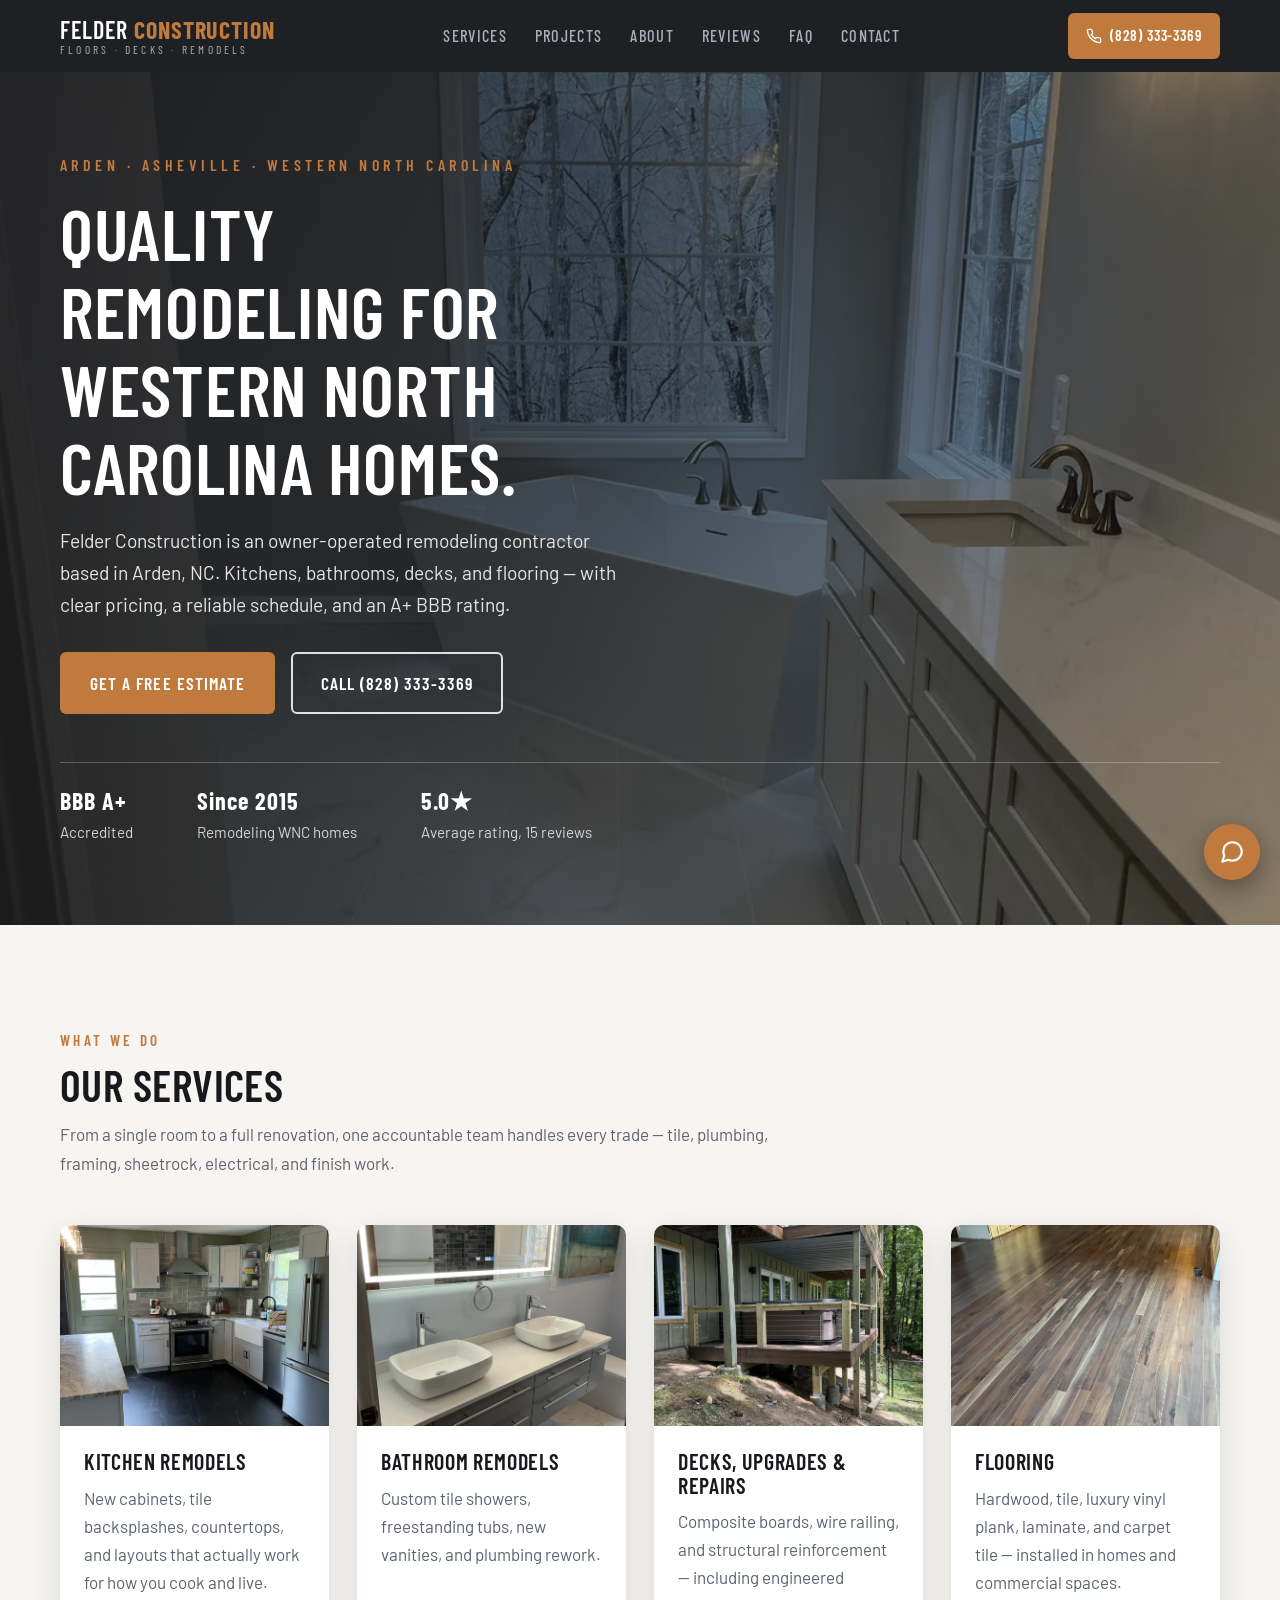
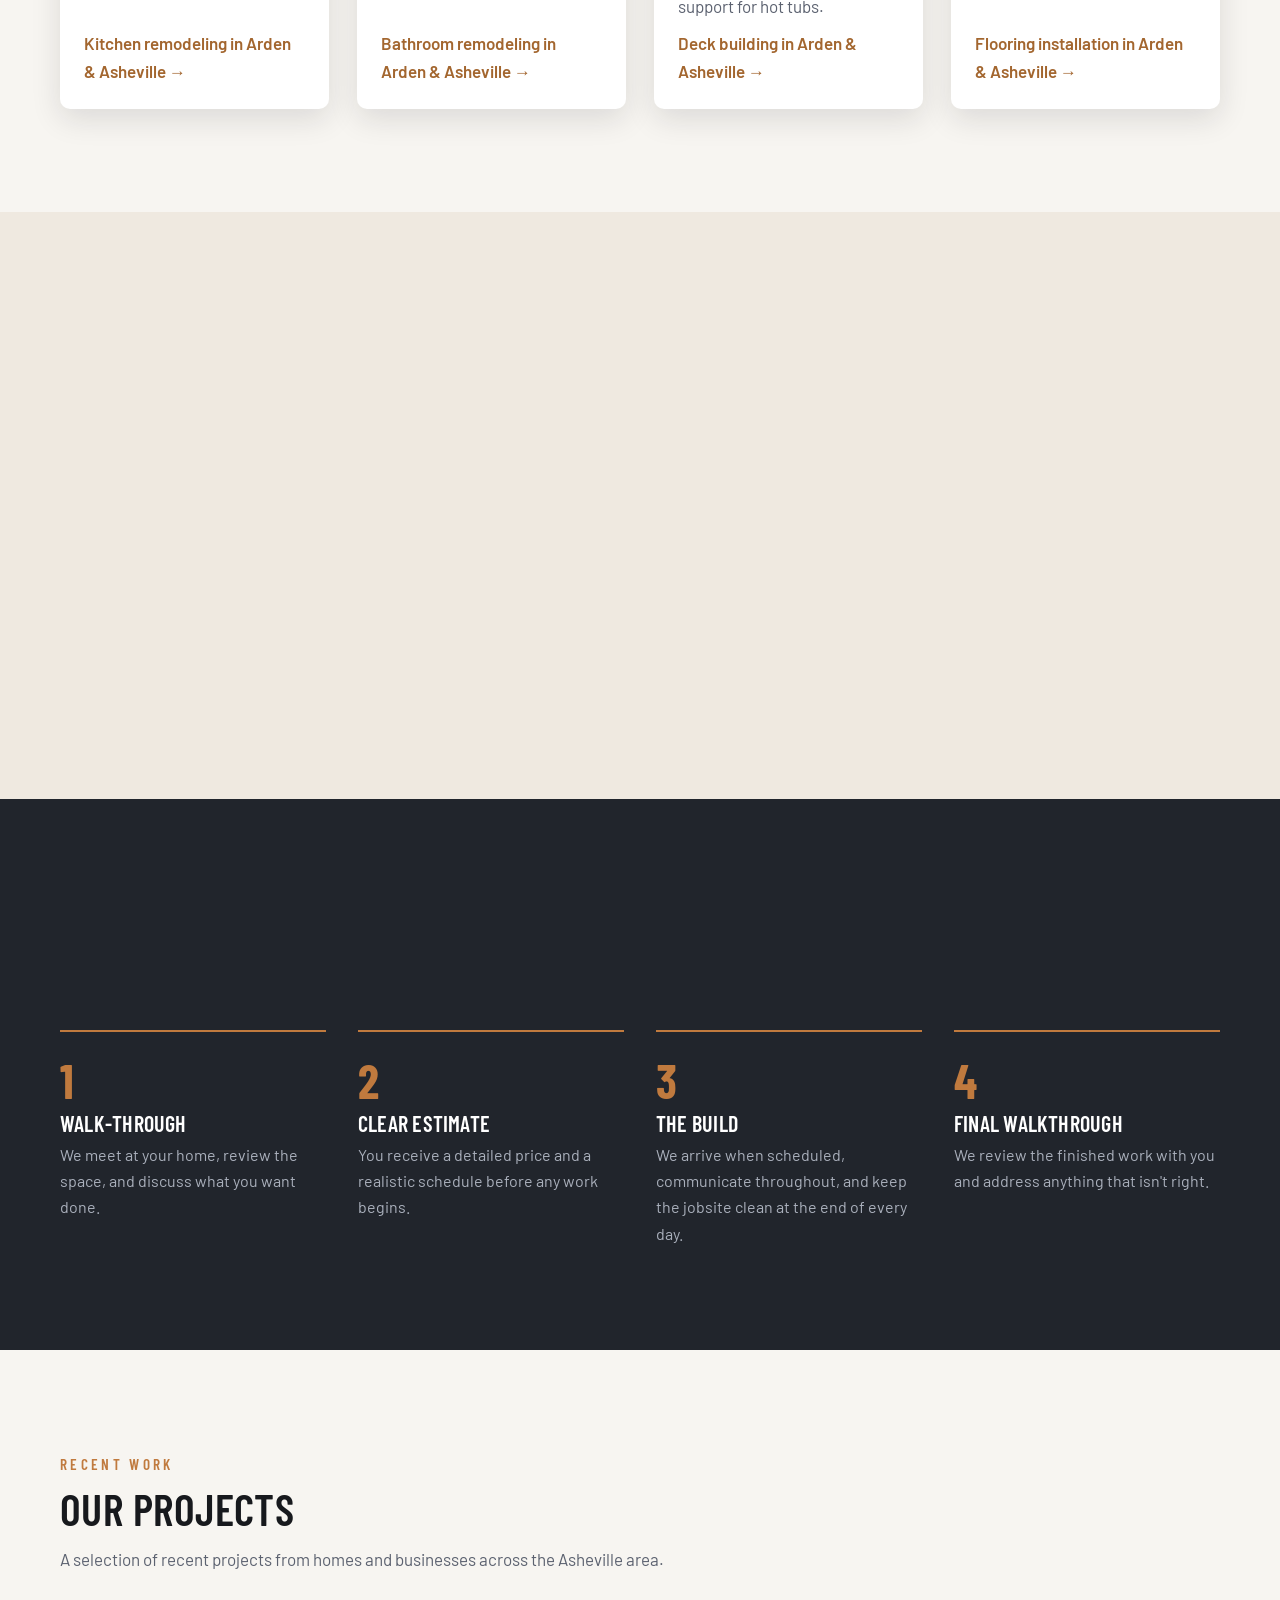
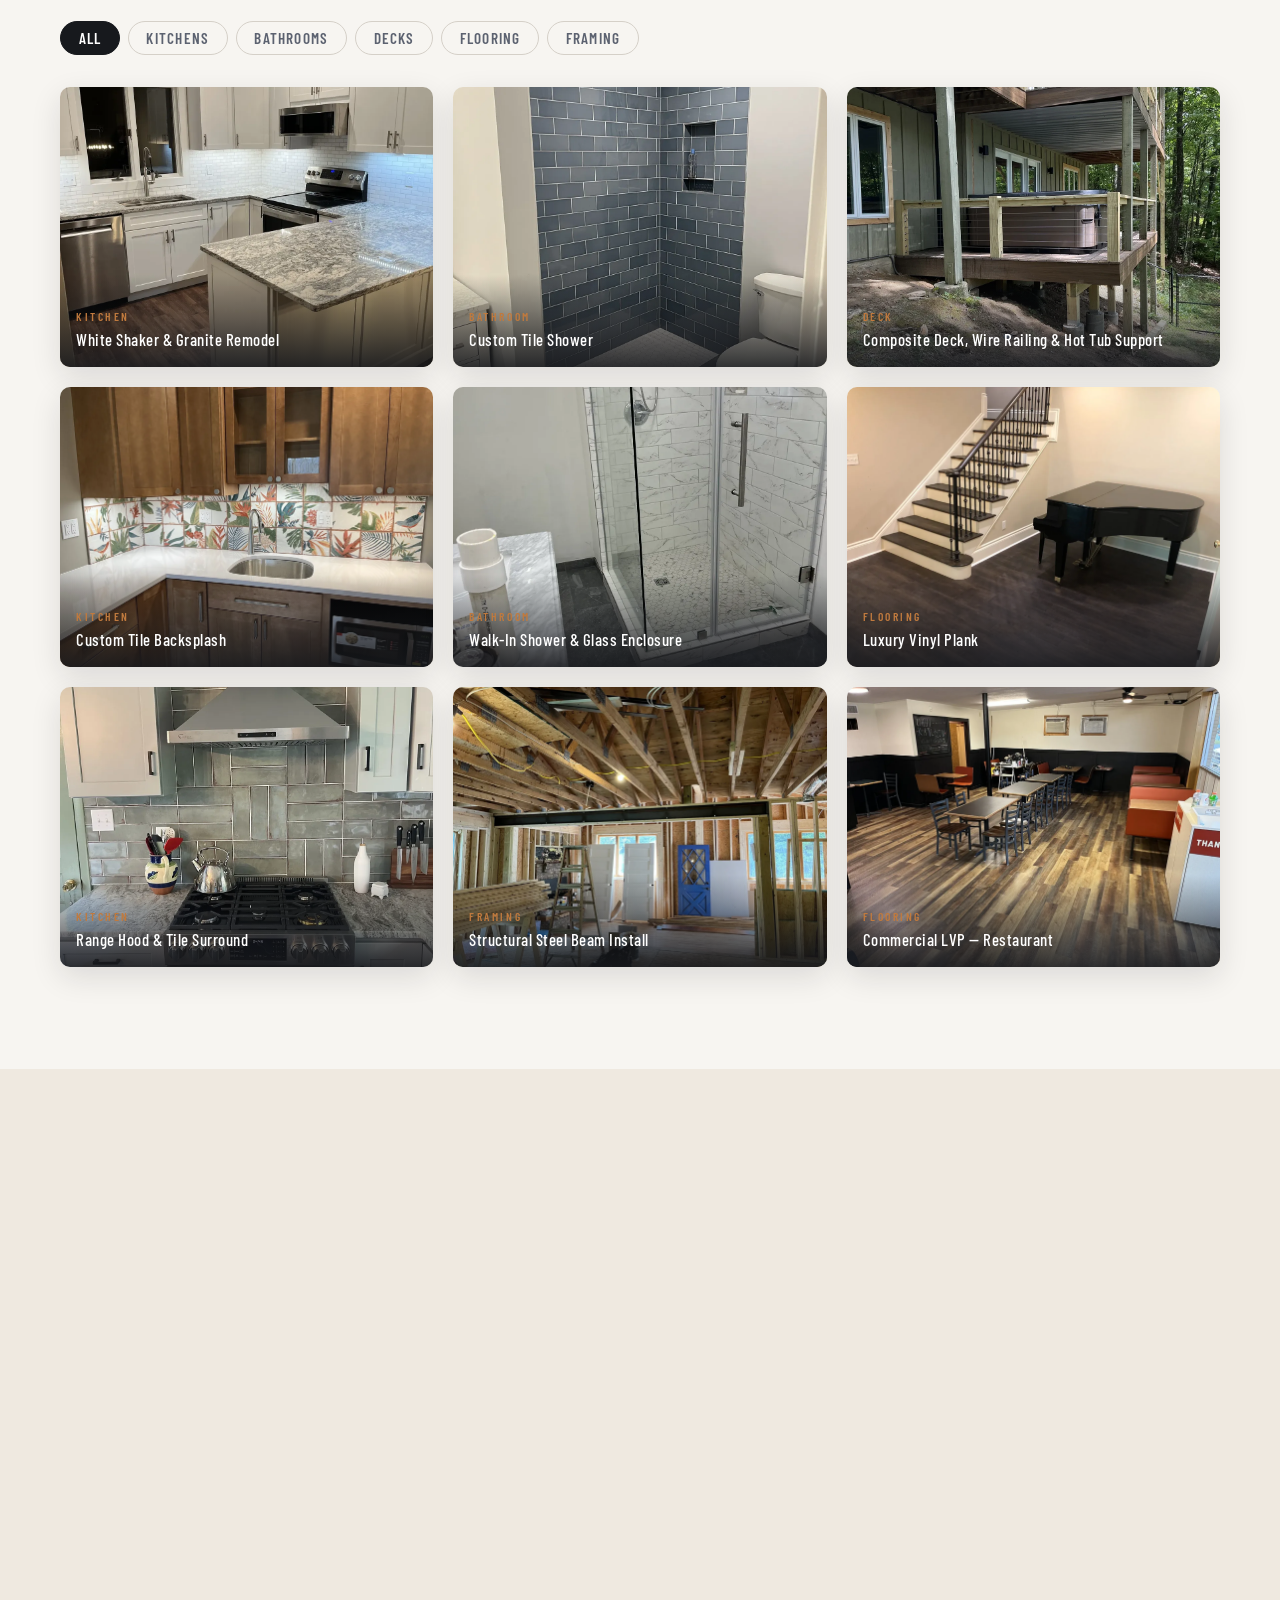
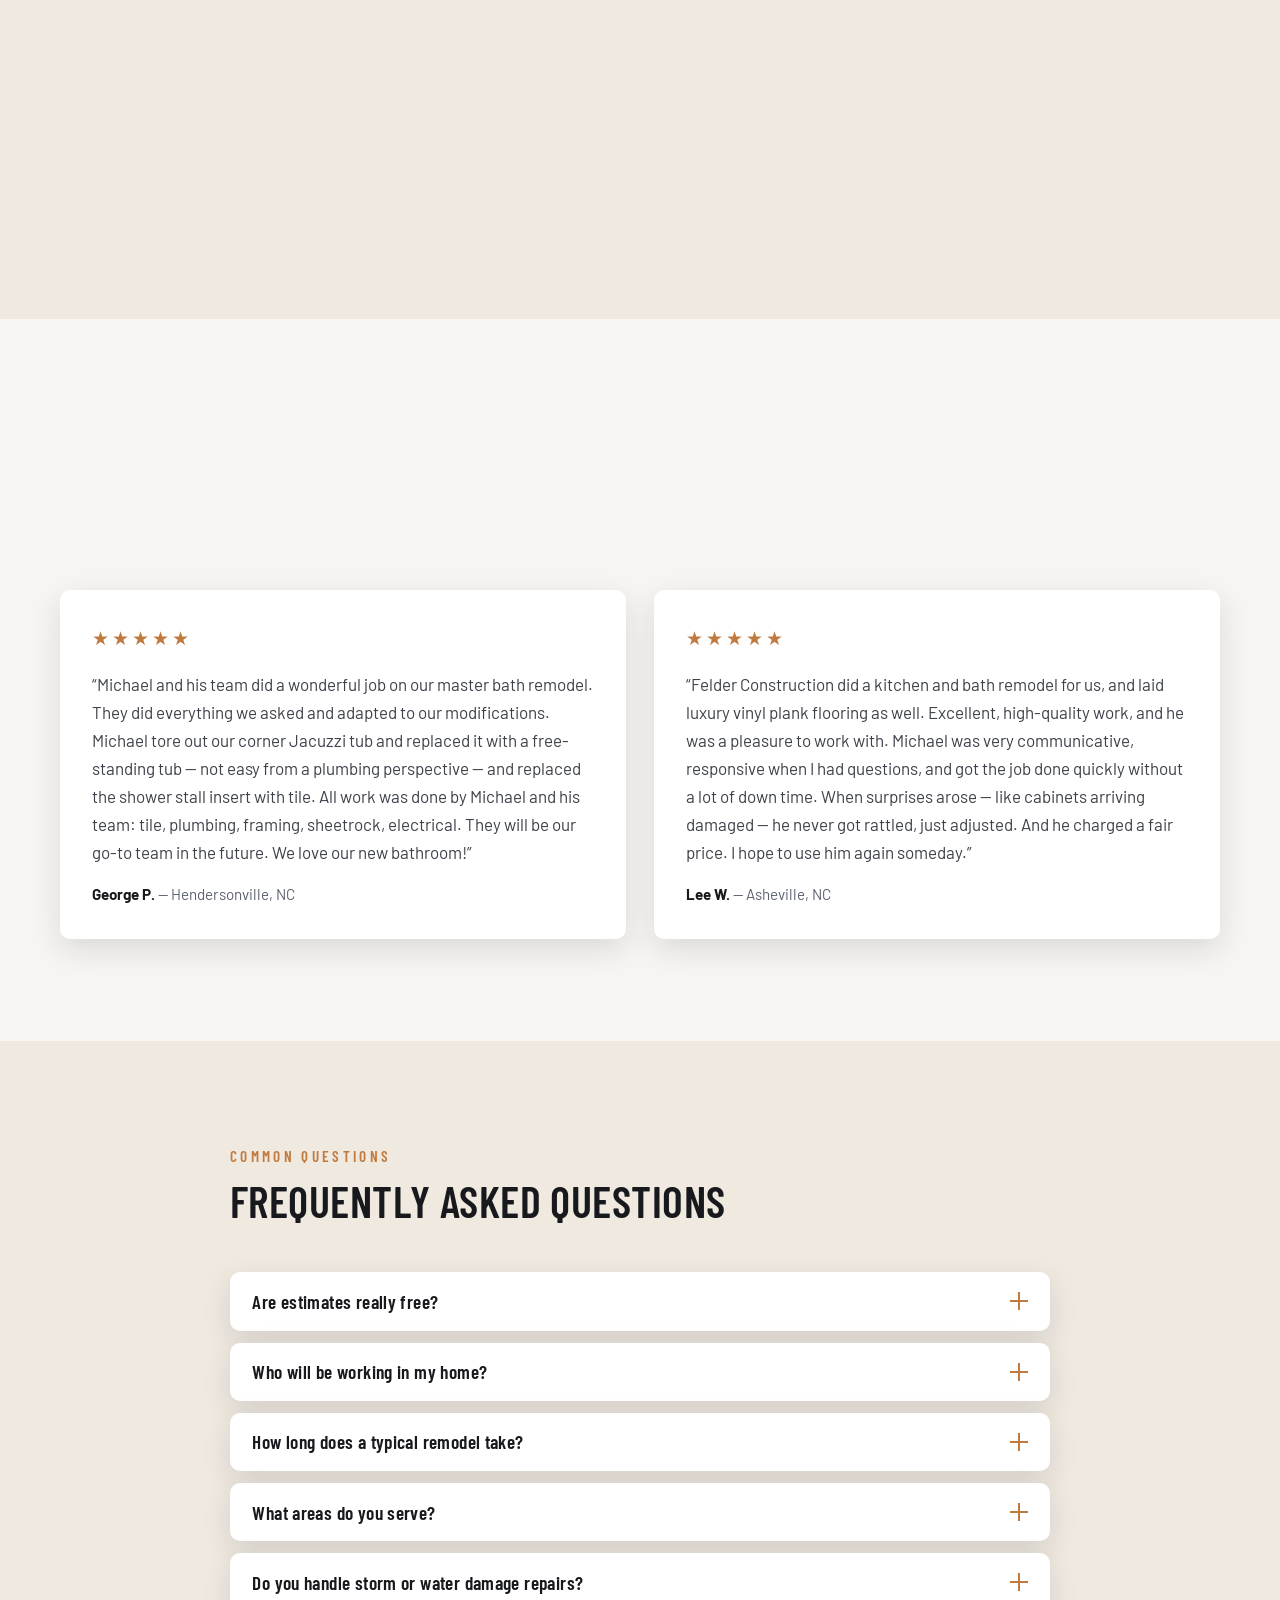
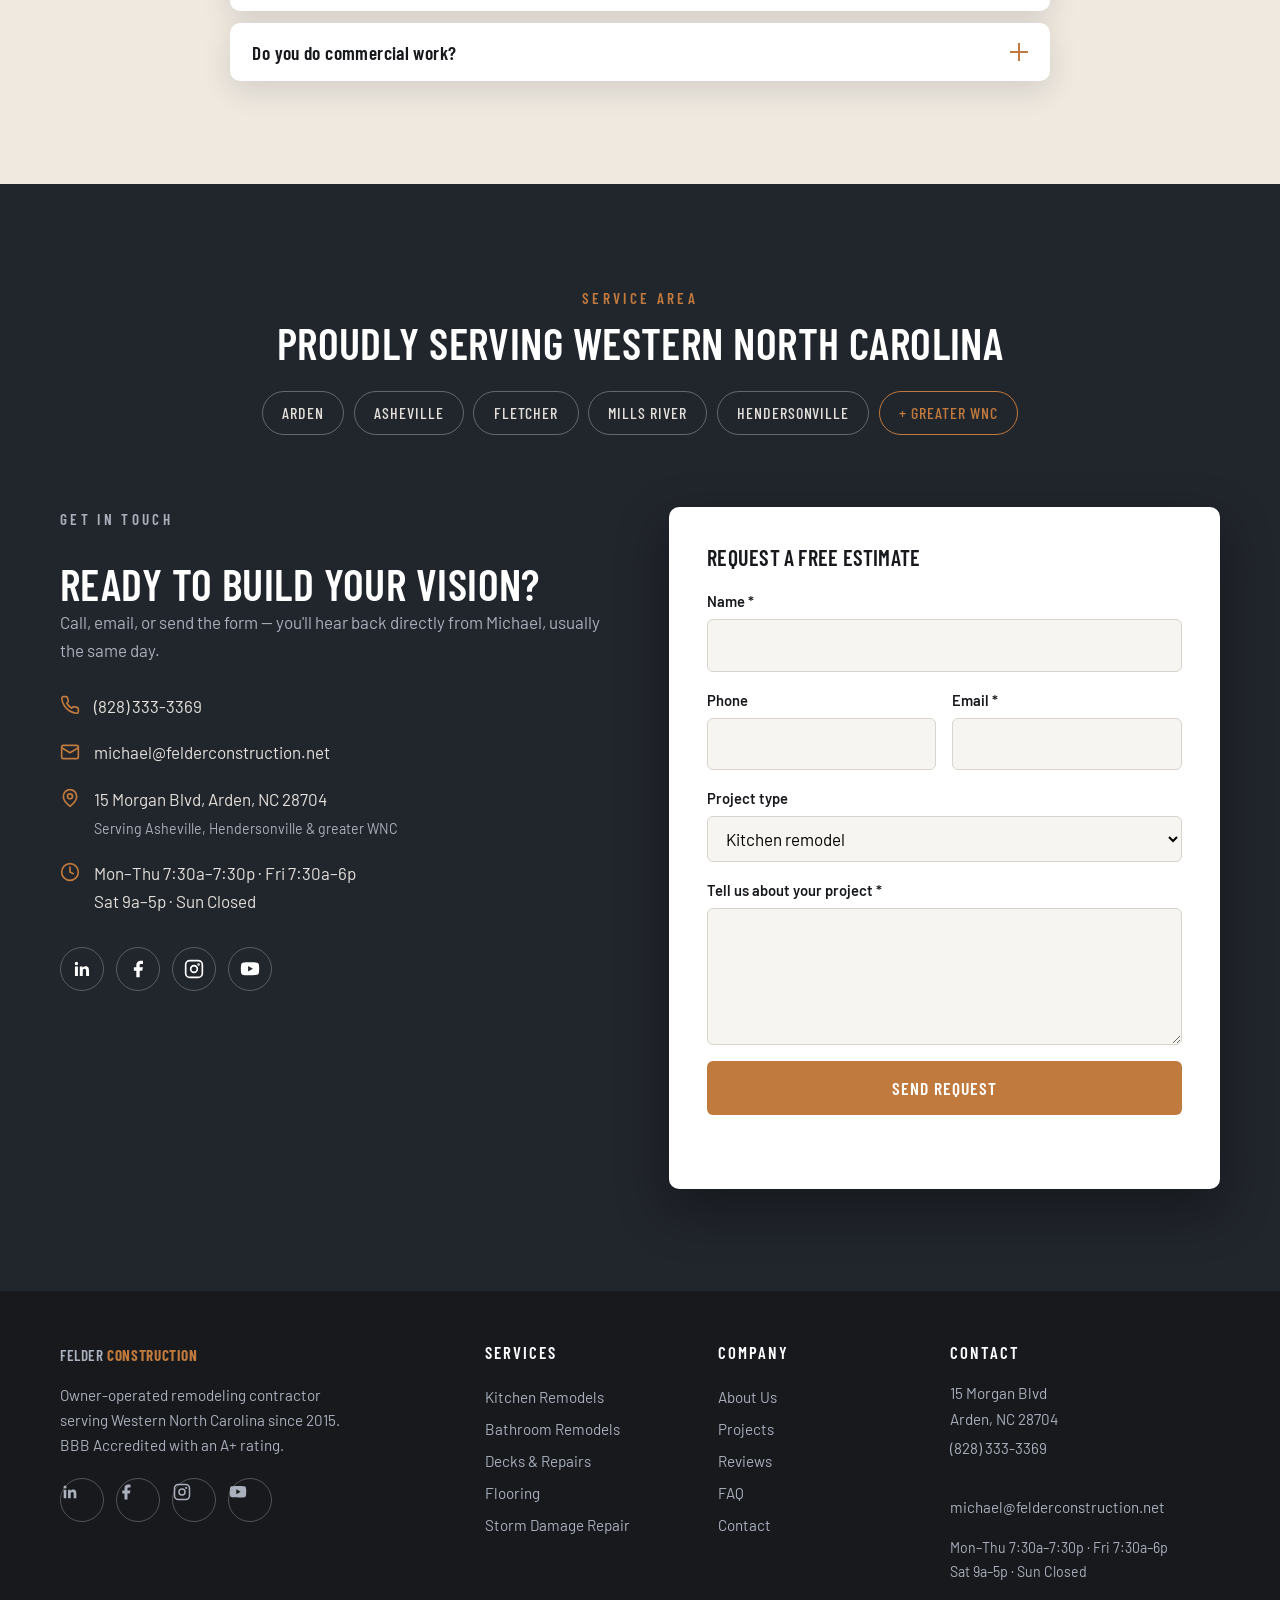
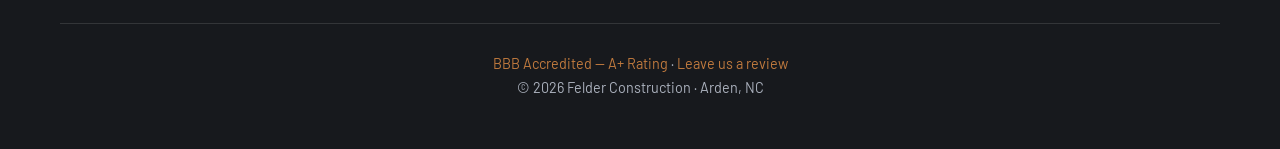
==== commit 8cc1d053: "Deploy to Cloudflare Pages at mf-revonations.com Canonical URLs, OG tags, sitemap, robots now point " ====
--- a/index.html
+++ b/index.html
@@ -8,7 +8,7 @@
   <meta property="og:title" content="Felder Construction | Remodeling Western North Carolina Since 2015">
   <meta property="og:description" content="Kitchen remodels, bathroom remodels, decks, and flooring in Arden, Asheville &amp; WNC. BBB A+ rated. Call (828) 333-3369 for a free estimate.">
   <meta property="og:type" content="website">
-  <meta property="og:url" content="https://www.felderconstruction.net/">
+  <meta property="og:url" content="https://www.mf-revonations.com/">
   <meta property="og:image" content="assets/hero-master-bath.webp">
   <link rel="icon" href="data:image/svg+xml,%3Csvg xmlns='http://www.w3.org/2000/svg' viewBox='0 0 64 64'%3E%3Crect width='64' height='64' rx='12' fill='%2317191d'/%3E%3Ctext x='32' y='45' font-family='Arial, sans-serif' font-size='38' font-weight='bold' fill='%23c07a3e' text-anchor='middle'%3EF%3C/text%3E%3C/svg%3E">
   <link rel="preload" as="image" href="assets/hero-master-bath.webp">
@@ -21,7 +21,7 @@
     "@context": "https://schema.org",
     "@type": "HomeAndConstructionBusiness",
     "name": "Felder Construction",
-    "url": "https://www.felderconstruction.net/",
+    "url": "https://www.mf-revonations.com/",
     "telephone": "+1-828-333-3369",
     "email": "michael@felderconstruction.net",
     "address": {
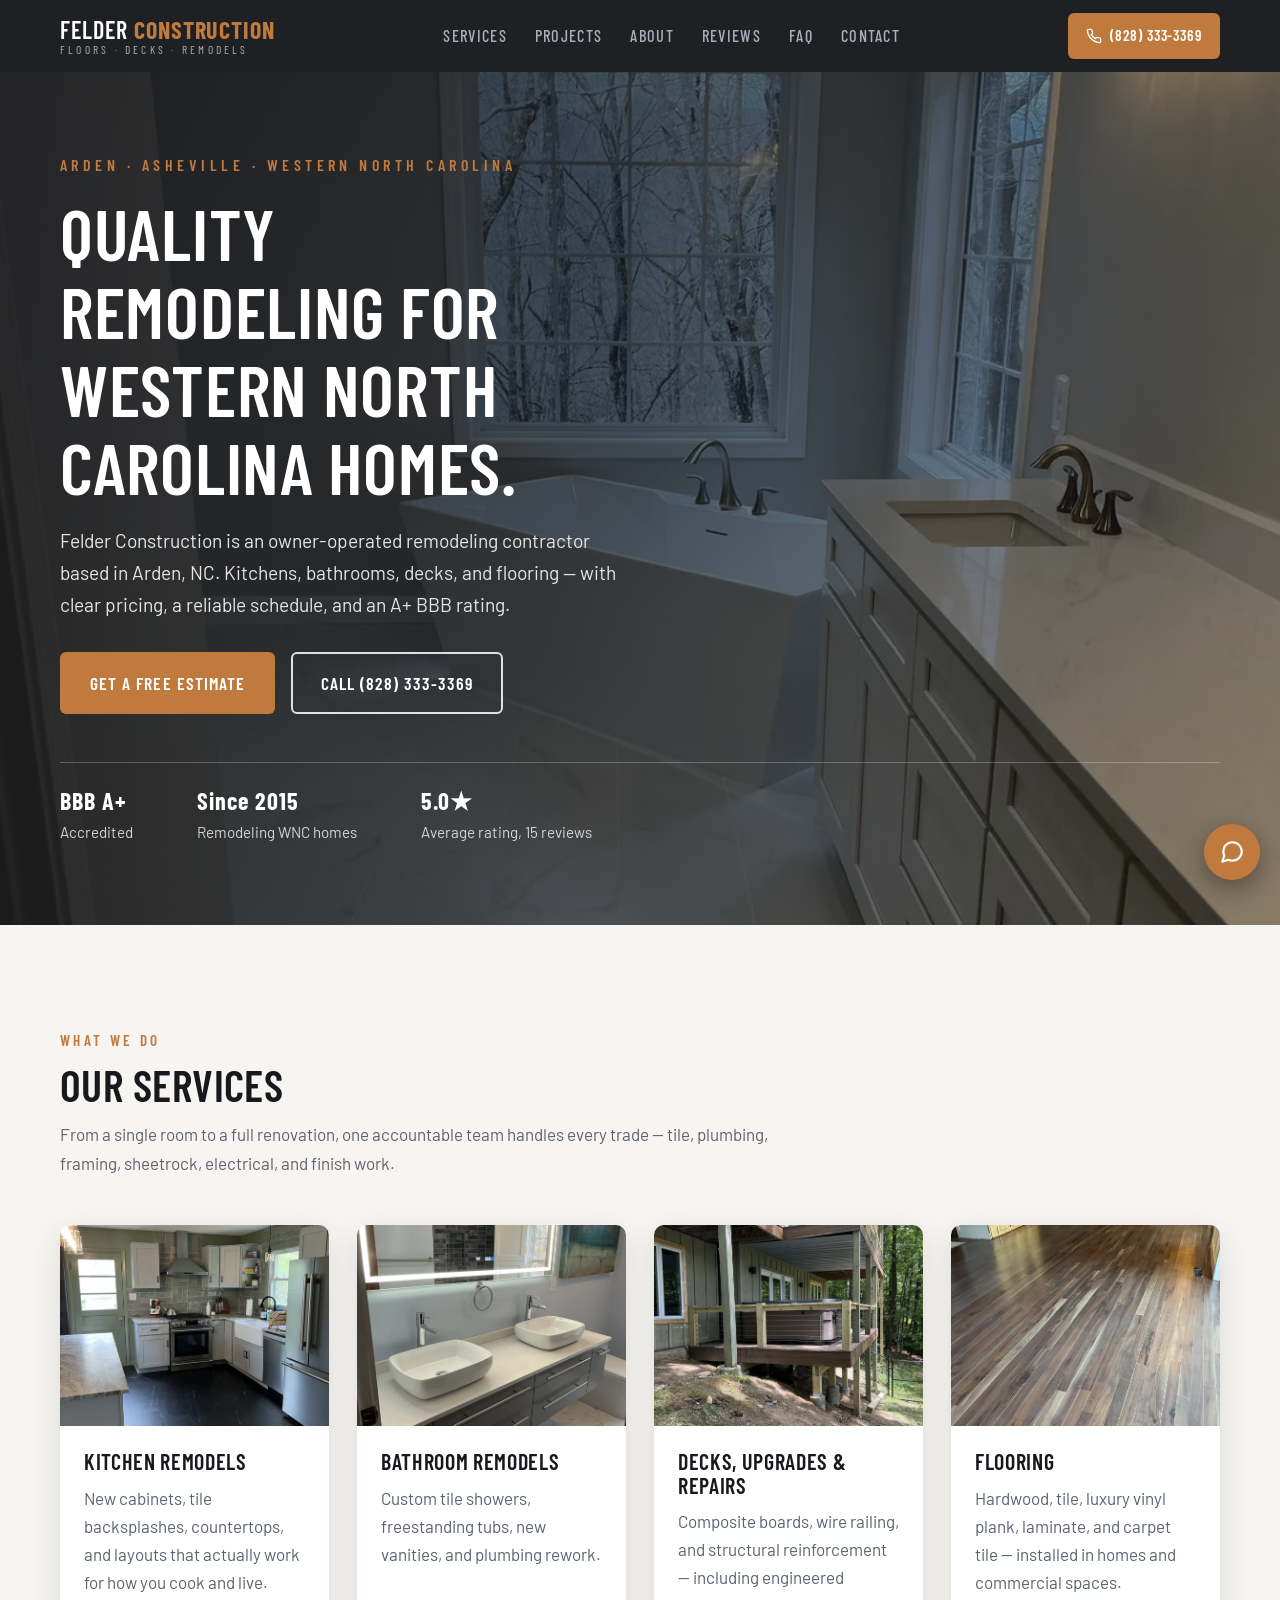
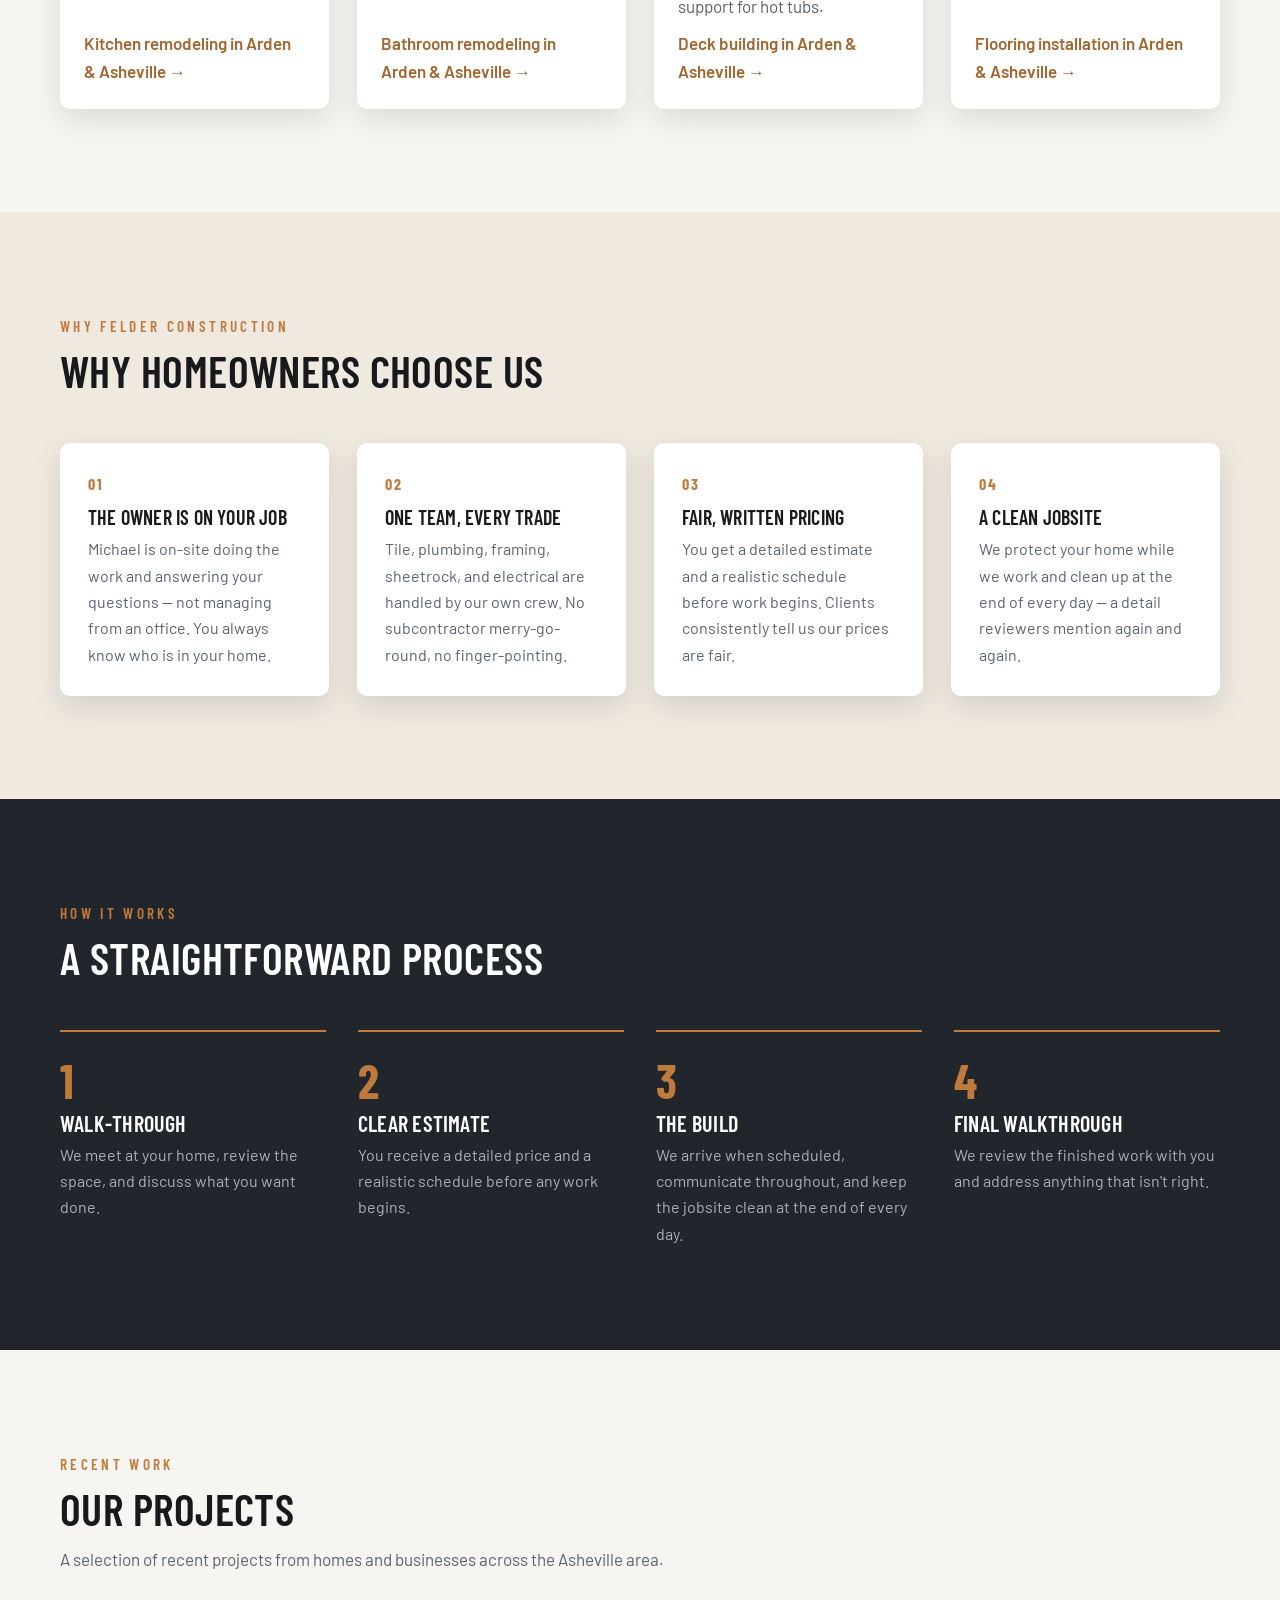
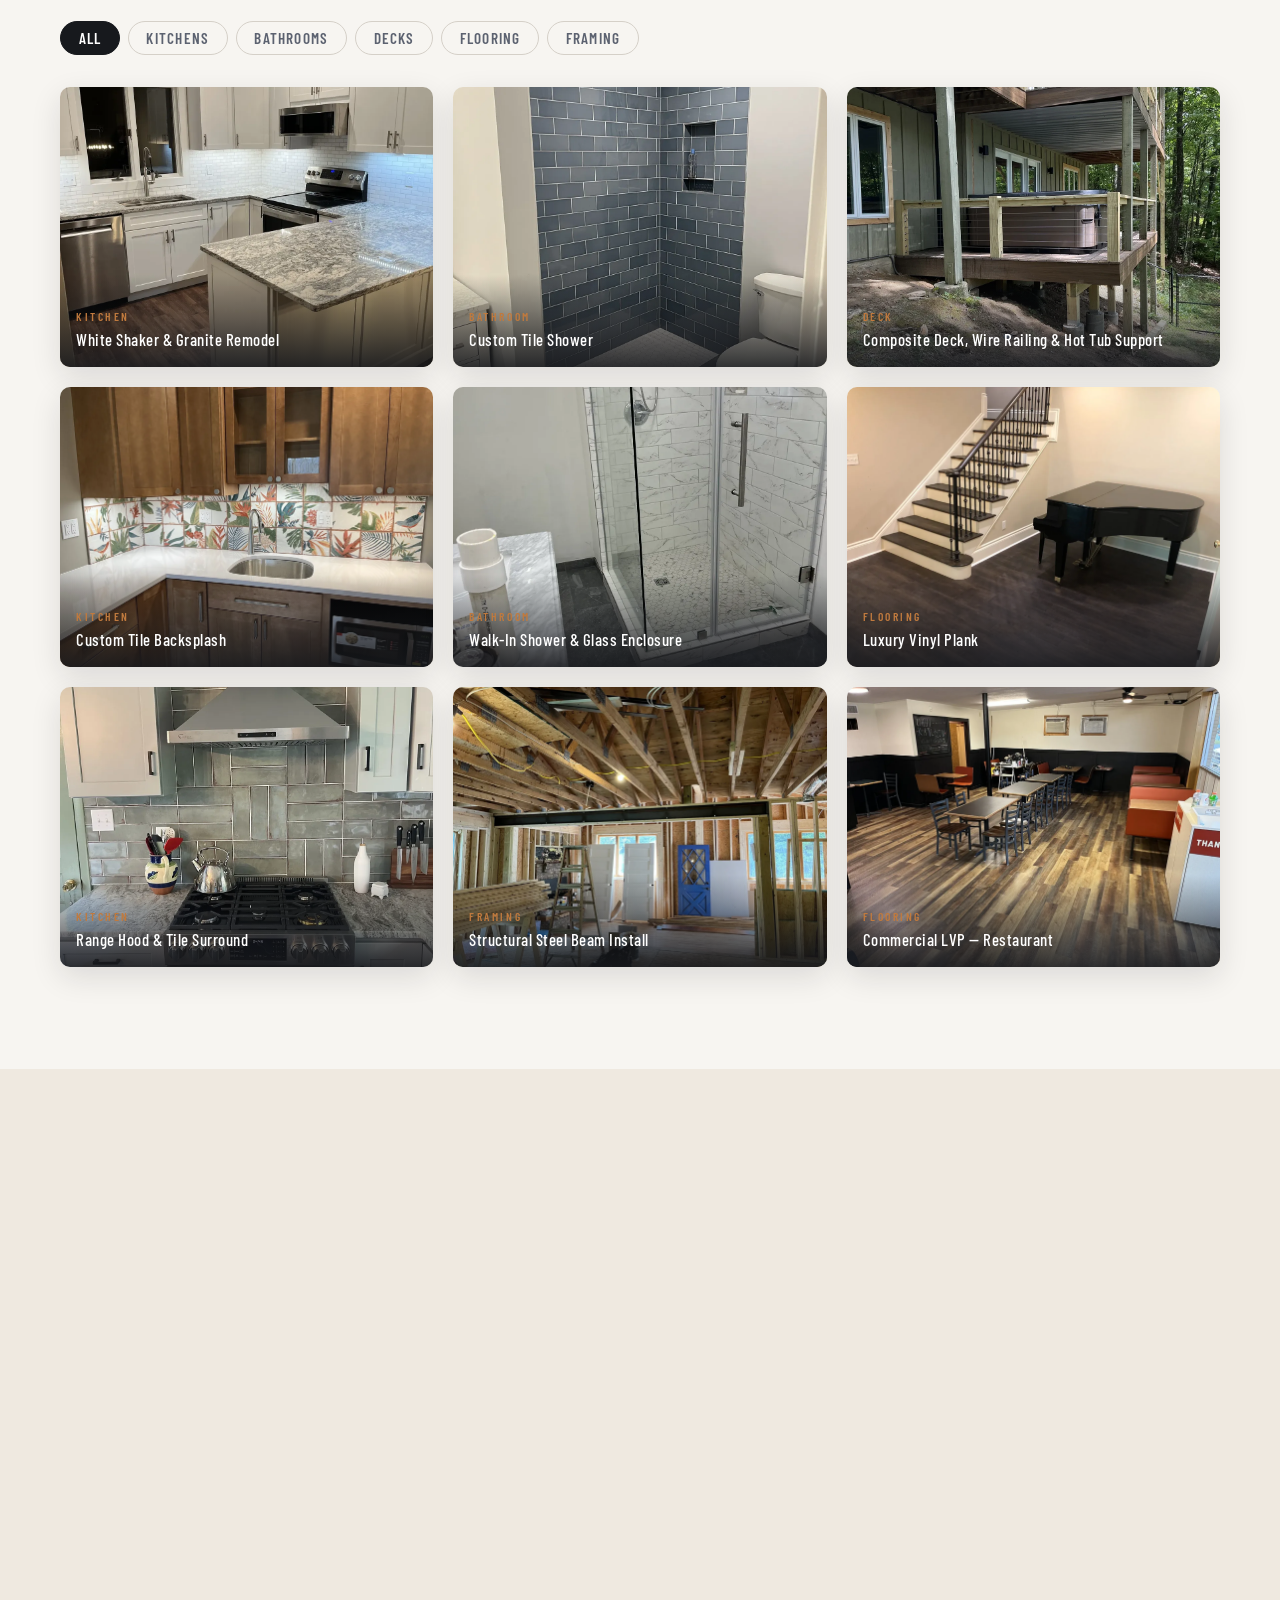
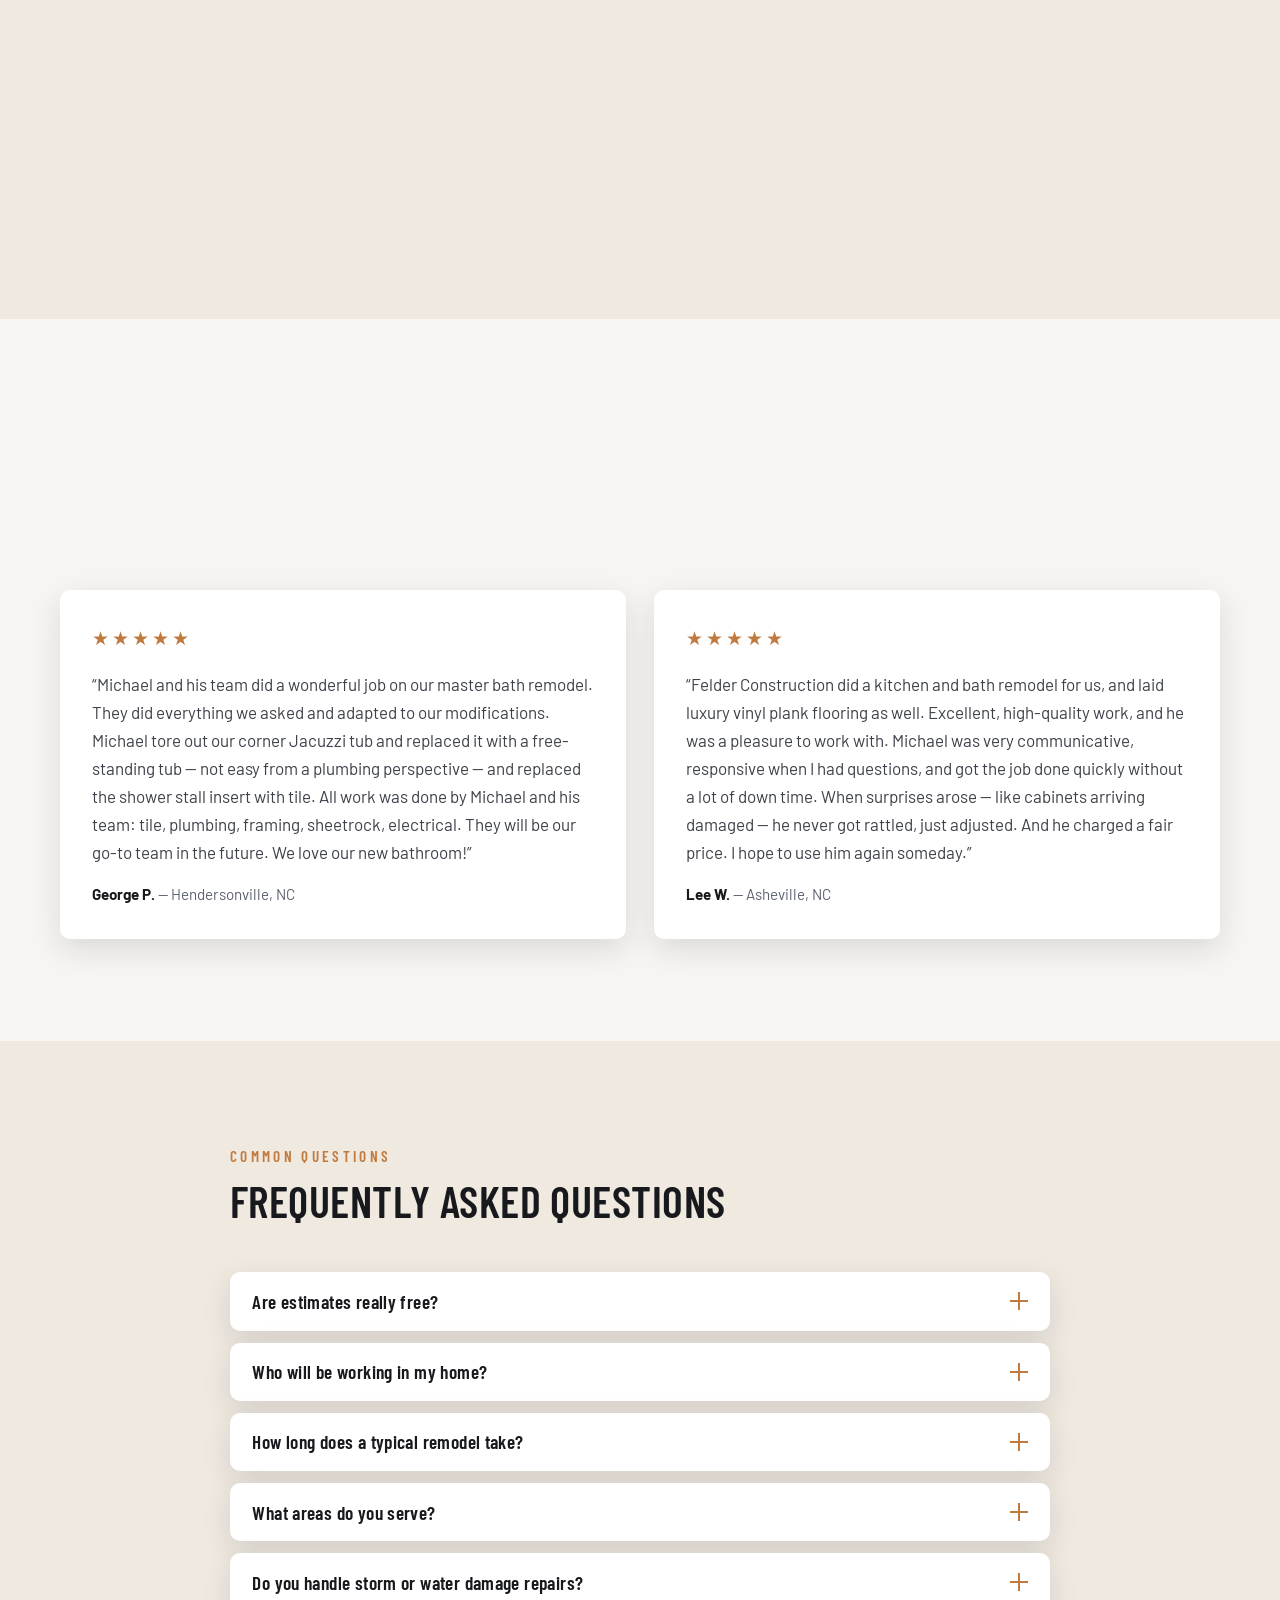
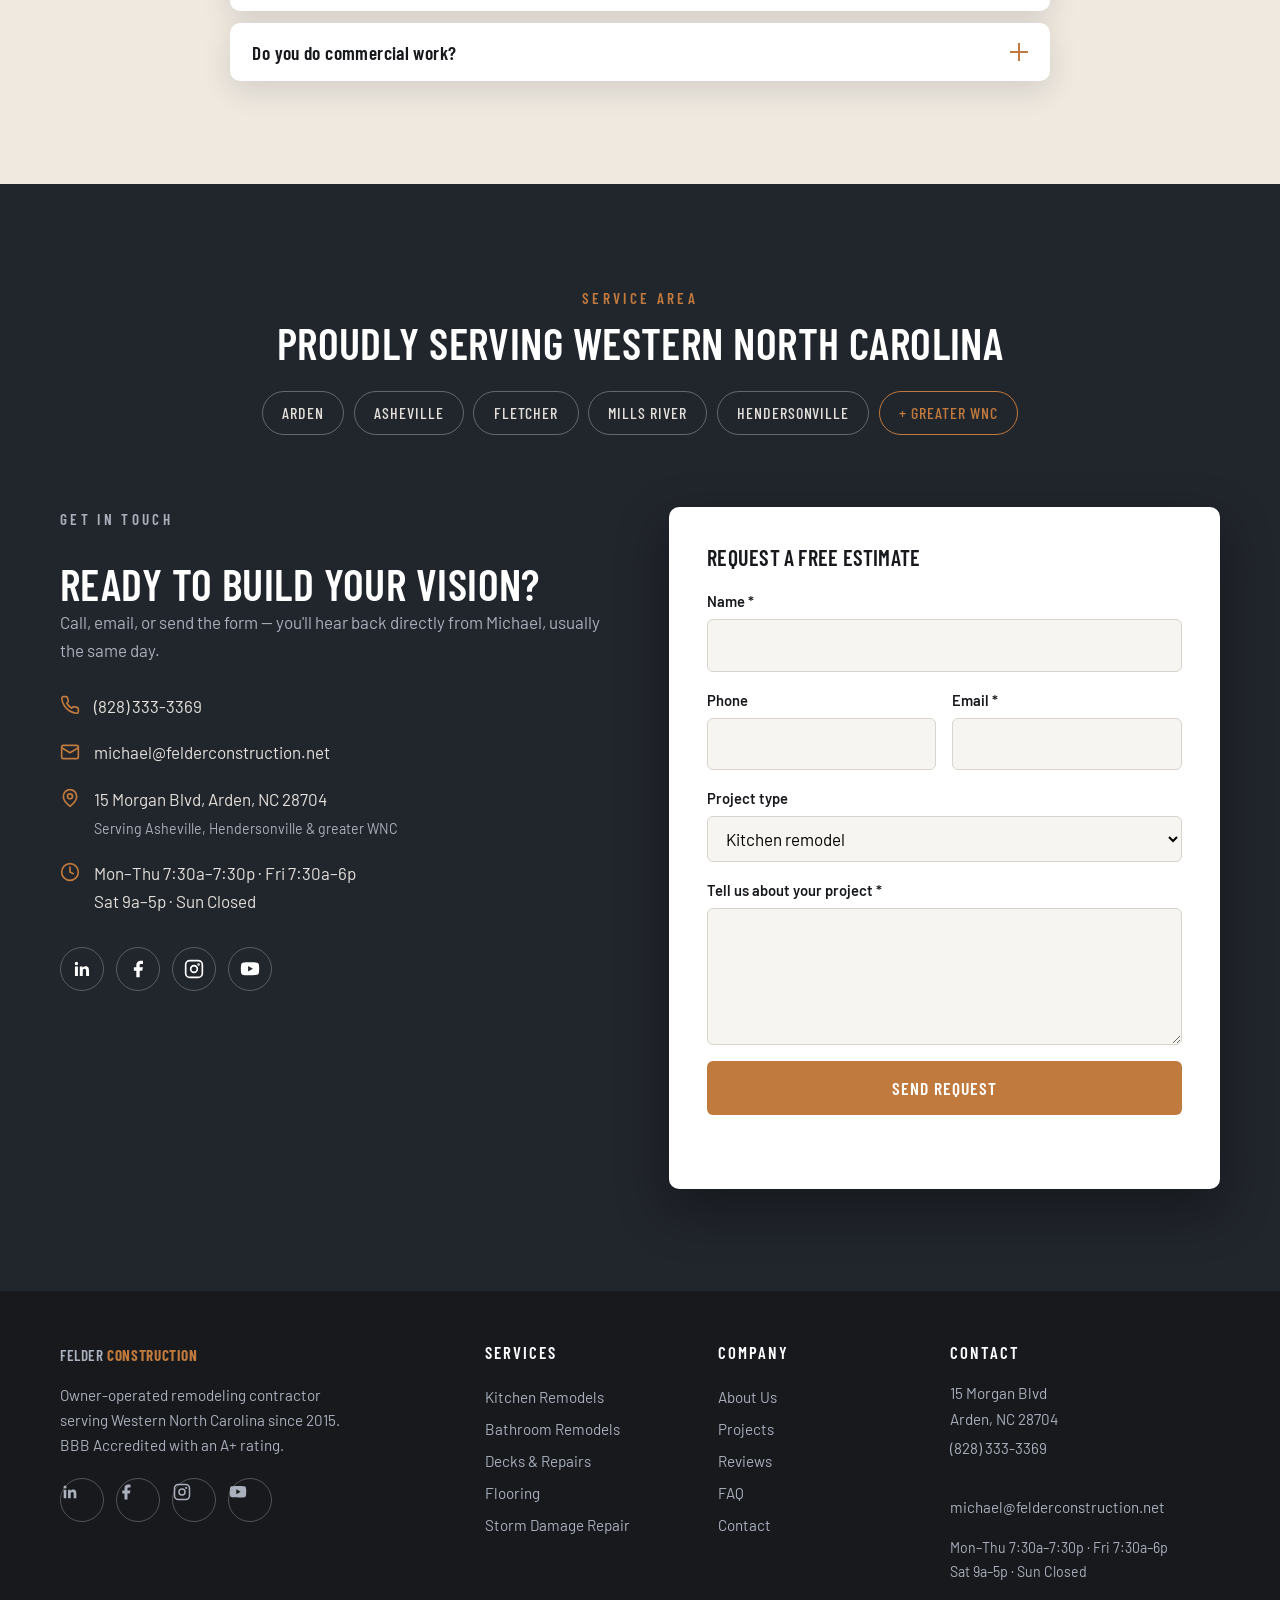
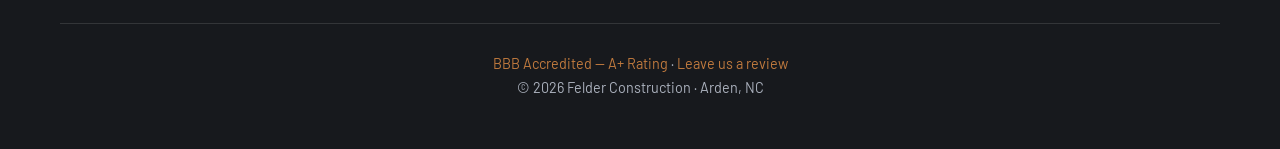
==== commit 35691245: "Point canonical URLs at live custom domain www.mf-revonations.com" ====
--- a/index.html
+++ b/index.html
@@ -9,7 +9,10 @@
   <meta property="og:description" content="Kitchen remodels, bathroom remodels, decks, and flooring in Arden, Asheville &amp; WNC. BBB A+ rated. Call (828) 333-3369 for a free estimate.">
   <meta property="og:type" content="website">
   <meta property="og:url" content="https://www.mf-revonations.com/">
-  <meta property="og:image" content="assets/hero-master-bath.webp">
+  <meta property="og:image" content="https://www.mf-revonations.com/assets/hero-master-bath.webp">
+  <meta property="og:image:alt" content="Remodeled master bathroom by Felder Construction">
+  <meta name="twitter:card" content="summary_large_image">
+  <link rel="canonical" href="https://www.mf-revonations.com/">
   <link rel="icon" href="data:image/svg+xml,%3Csvg xmlns='http://www.w3.org/2000/svg' viewBox='0 0 64 64'%3E%3Crect width='64' height='64' rx='12' fill='%2317191d'/%3E%3Ctext x='32' y='45' font-family='Arial, sans-serif' font-size='38' font-weight='bold' fill='%23c07a3e' text-anchor='middle'%3EF%3C/text%3E%3C/svg%3E">
   <link rel="preload" as="image" href="assets/hero-master-bath.webp">
   <link rel="preconnect" href="https://fonts.googleapis.com">
@@ -152,7 +155,7 @@
             <div class="service-body">
               <h3>Kitchen Remodels</h3>
               <p>New cabinets, tile backsplashes, countertops, and layouts that actually work for how you cook and live.</p>
-              <a href="kitchen-remodeling.html" class="text-link">Kitchen remodeling in Arden &amp; Asheville &rarr;</a>
+              <a href="kitchen-remodeling" class="text-link">Kitchen remodeling in Arden &amp; Asheville &rarr;</a>
             </div>
           </article>
           <article class="service-card reveal">
@@ -160,7 +163,7 @@
             <div class="service-body">
               <h3>Bathroom Remodels</h3>
               <p>Custom tile showers, freestanding tubs, new vanities, and plumbing rework.</p>
-              <a href="bathroom-remodeling.html" class="text-link">Bathroom remodeling in Arden &amp; Asheville &rarr;</a>
+              <a href="bathroom-remodeling" class="text-link">Bathroom remodeling in Arden &amp; Asheville &rarr;</a>
             </div>
           </article>
           <article class="service-card reveal">
@@ -168,7 +171,7 @@
             <div class="service-body">
               <h3>Decks, Upgrades &amp; Repairs</h3>
               <p>Composite boards, wire railing, and structural reinforcement — including engineered support for hot tubs.</p>
-              <a href="decks.html" class="text-link">Deck building in Arden &amp; Asheville &rarr;</a>
+              <a href="decks" class="text-link">Deck building in Arden &amp; Asheville &rarr;</a>
             </div>
           </article>
           <article class="service-card reveal">
@@ -176,7 +179,7 @@
             <div class="service-body">
               <h3>Flooring</h3>
               <p>Hardwood, tile, luxury vinyl plank, laminate, and carpet tile — installed in homes and commercial spaces.</p>
-              <a href="flooring.html" class="text-link">Flooring installation in Arden &amp; Asheville &rarr;</a>
+              <a href="flooring" class="text-link">Flooring installation in Arden &amp; Asheville &rarr;</a>
             </div>
           </article>
         </div>
@@ -492,10 +495,10 @@
       </div>
       <div class="footer-col">
         <h4>Services</h4>
-        <a href="kitchen-remodeling.html">Kitchen Remodels</a>
-        <a href="bathroom-remodeling.html">Bathroom Remodels</a>
-        <a href="decks.html">Decks &amp; Repairs</a>
-        <a href="flooring.html">Flooring</a>
+        <a href="kitchen-remodeling">Kitchen Remodels</a>
+        <a href="bathroom-remodeling">Bathroom Remodels</a>
+        <a href="decks">Decks &amp; Repairs</a>
+        <a href="flooring">Flooring</a>
         <a href="#faq">Storm Damage Repair</a>
       </div>
       <div class="footer-col">
--- a/css/style.css
+++ b/css/style.css
@@ -989,3 +989,11 @@
   0% { transform: scale(0.9); opacity: 1; }
   100% { transform: scale(1.5); opacity: 0; }
 }
+
+.chat-lead-saved {
+  display: block;
+  font-size: 0.85rem;
+  color: var(--muted);
+  margin: 0.35rem 0 0.5rem;
+}
+.form-note a { color: var(--accent-dark); font-weight: 600; text-decoration: underline; }
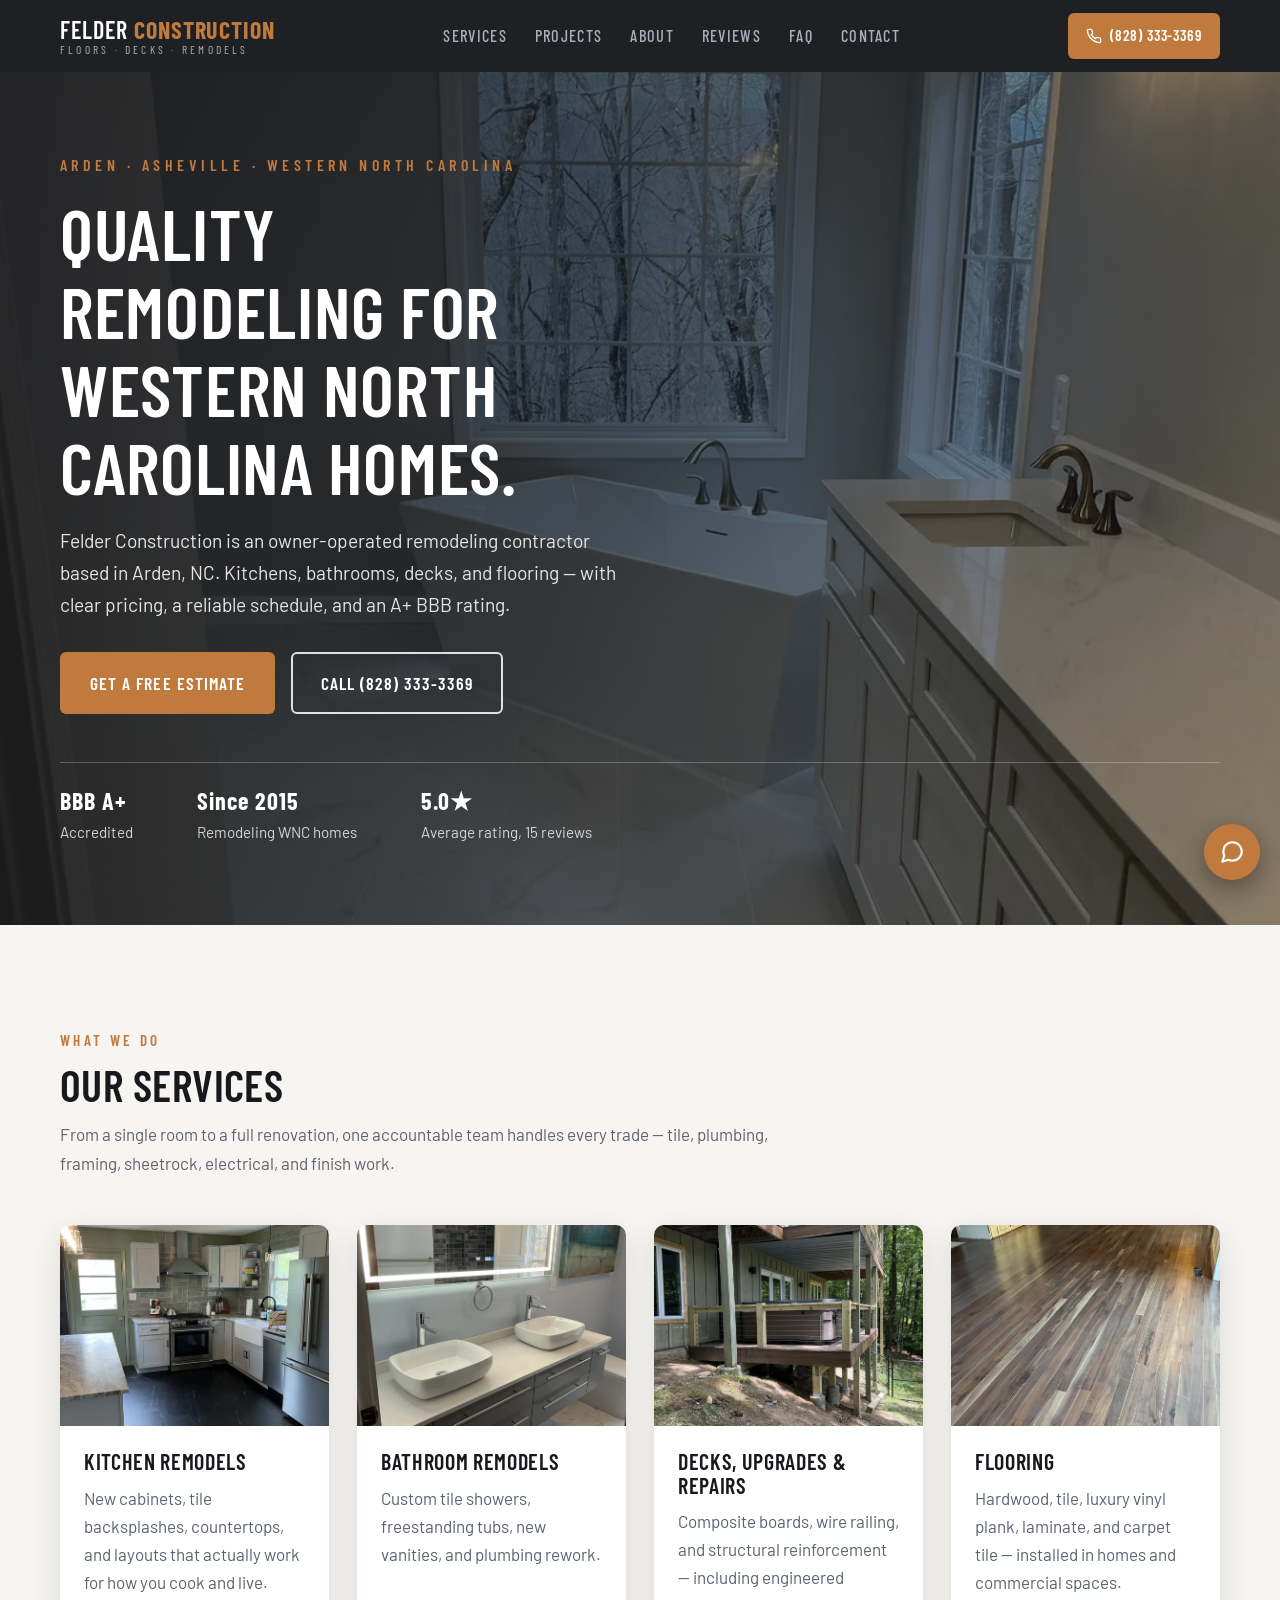
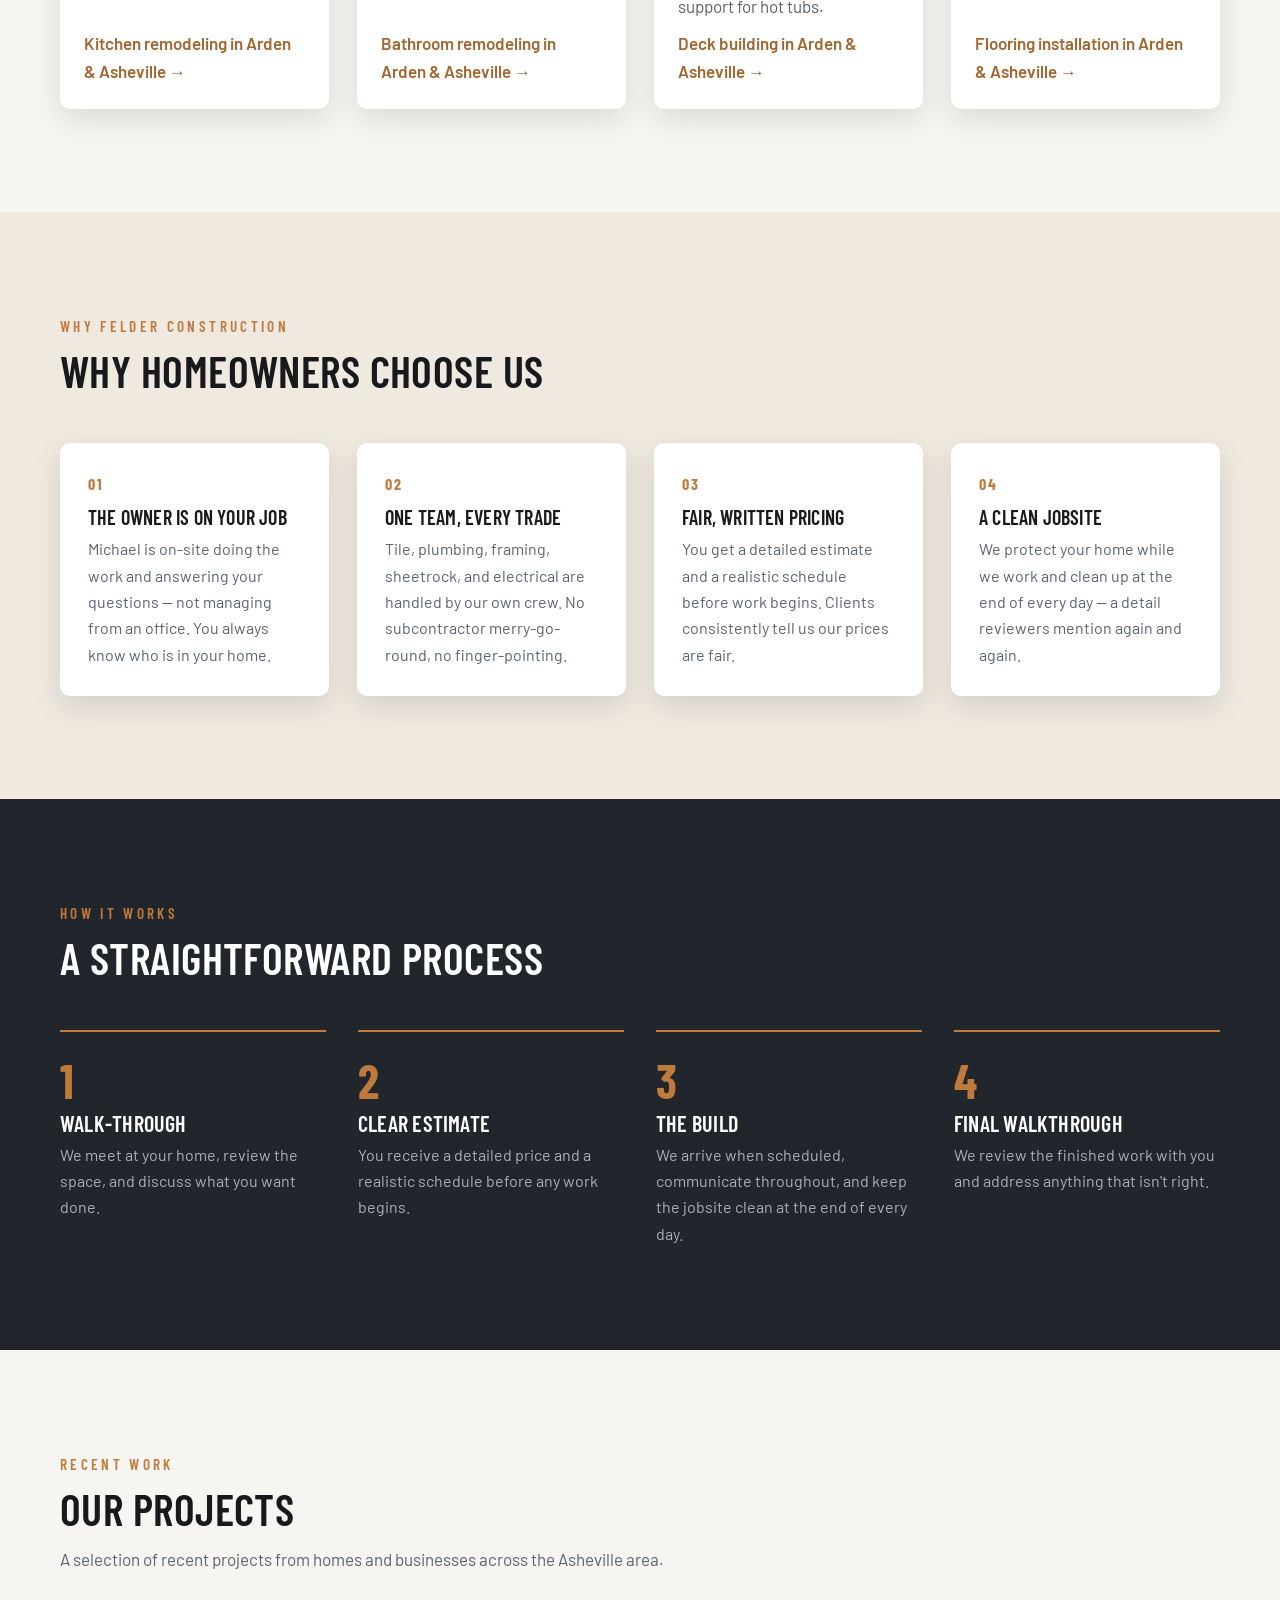
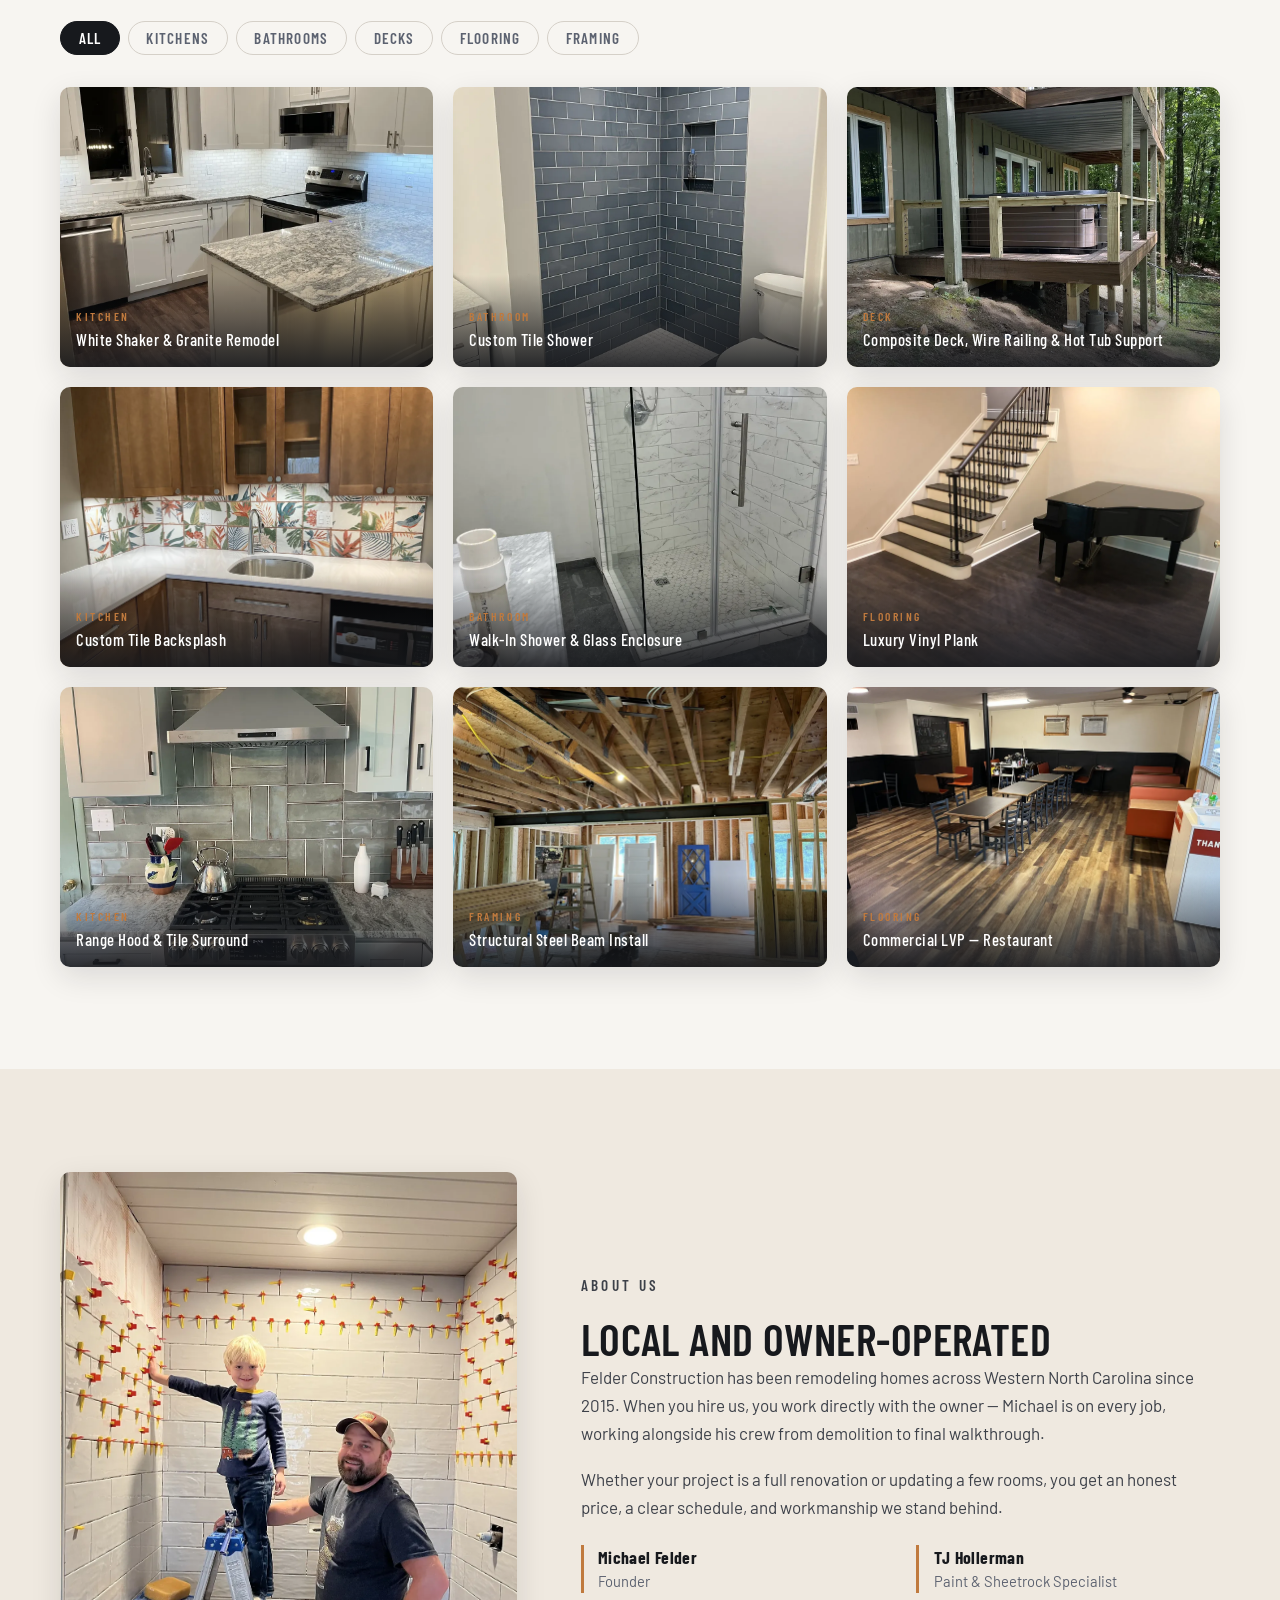
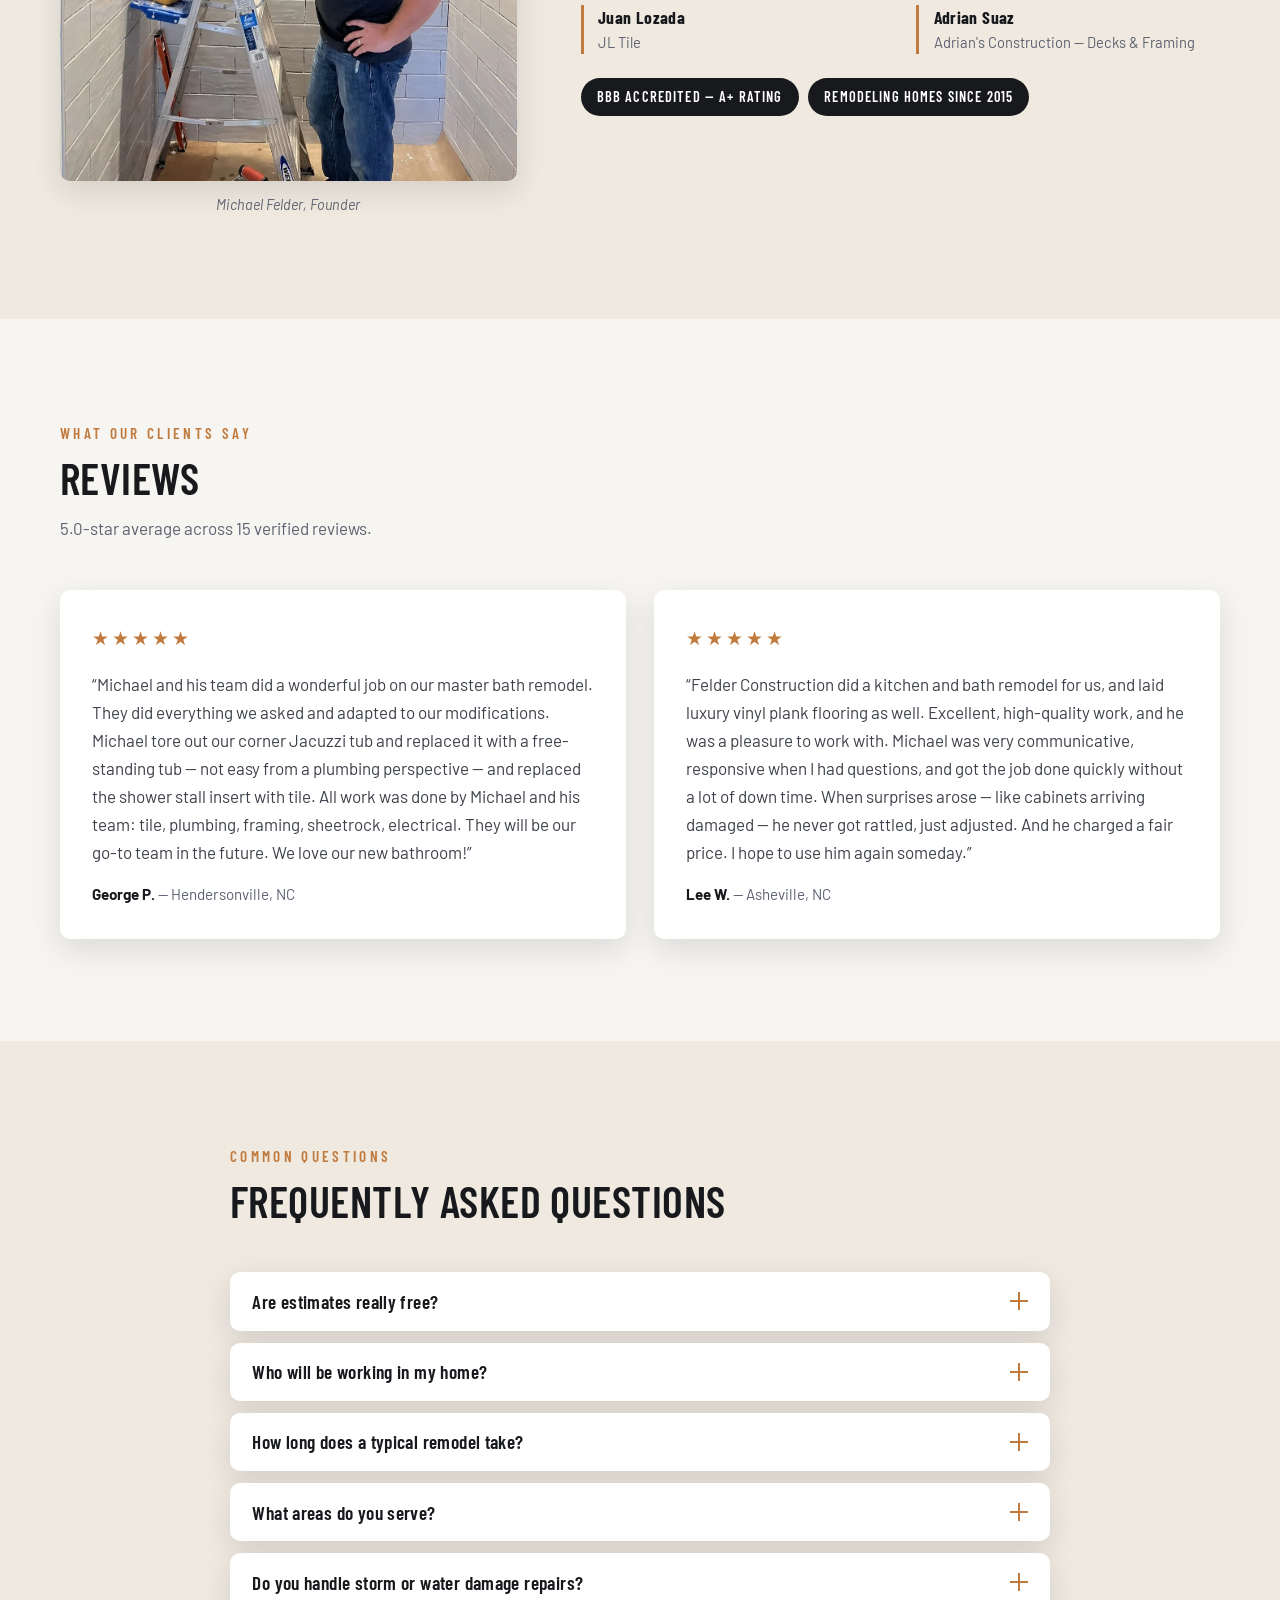
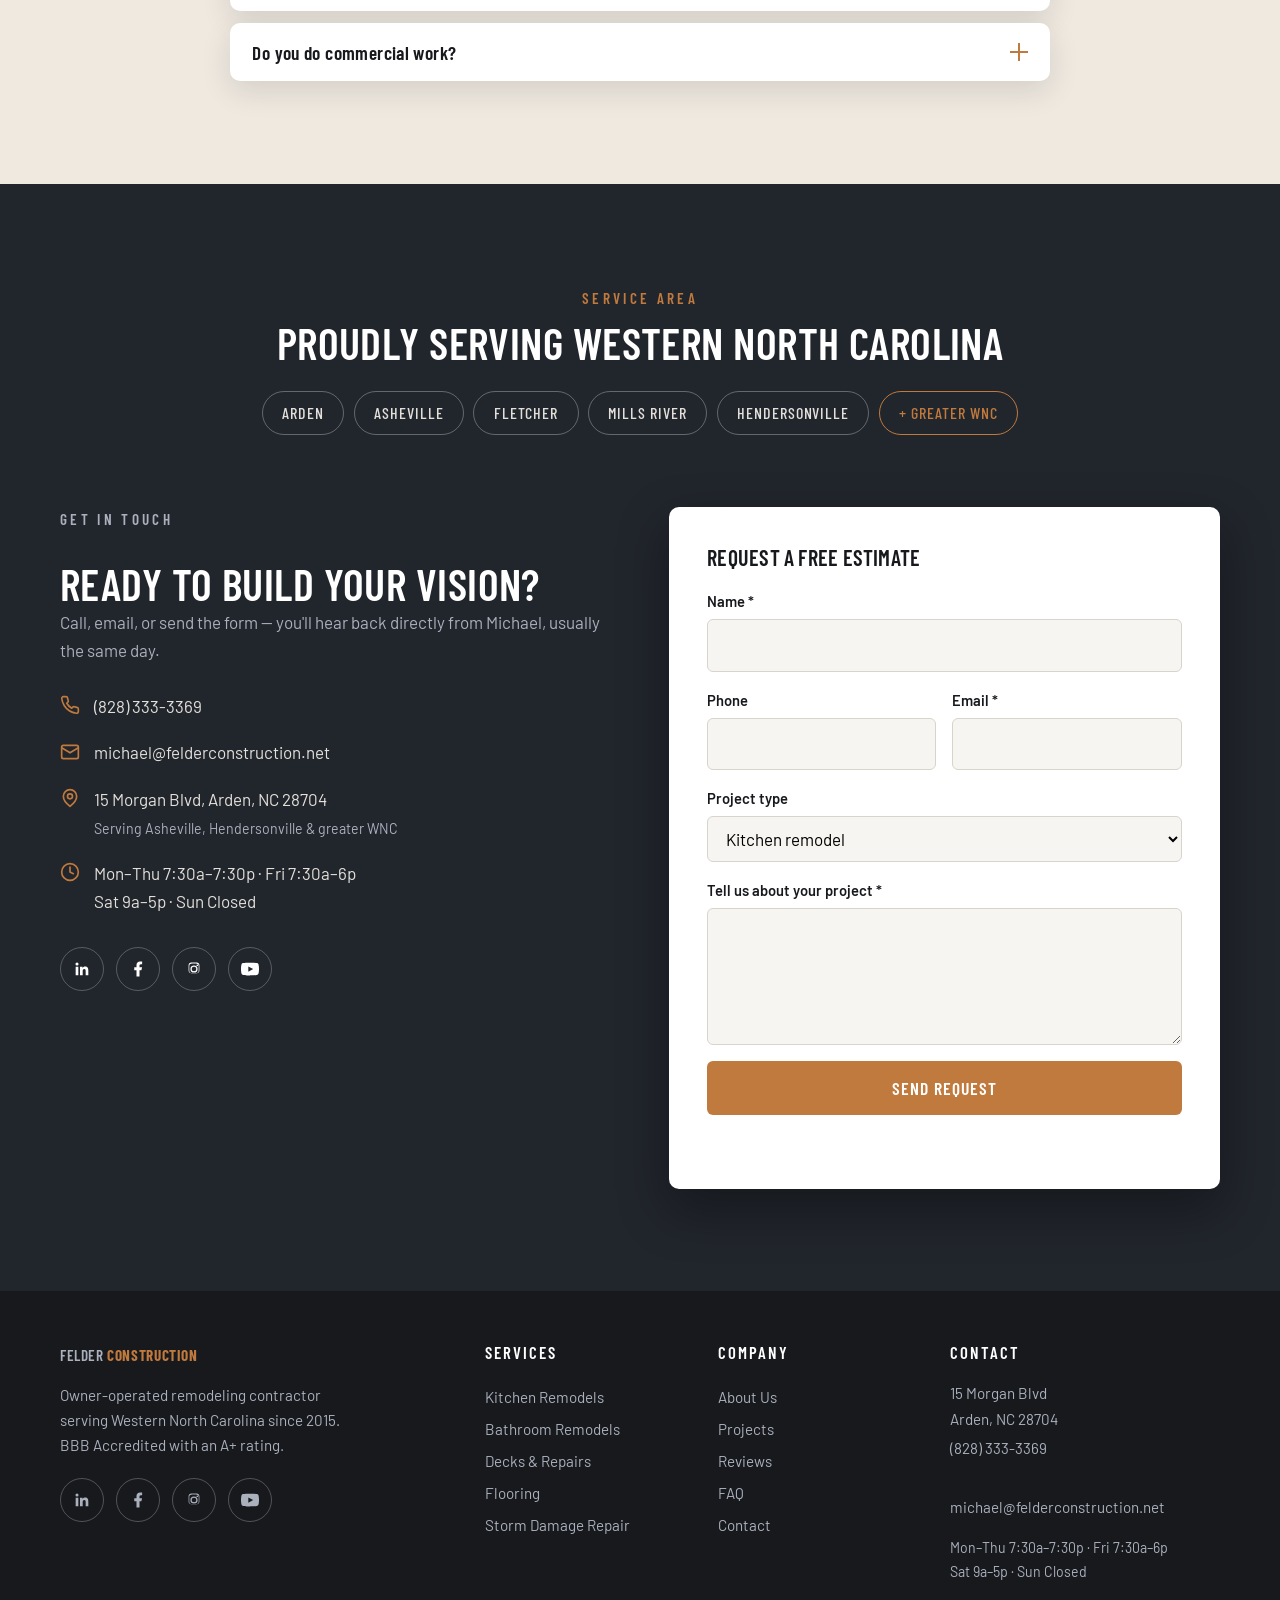
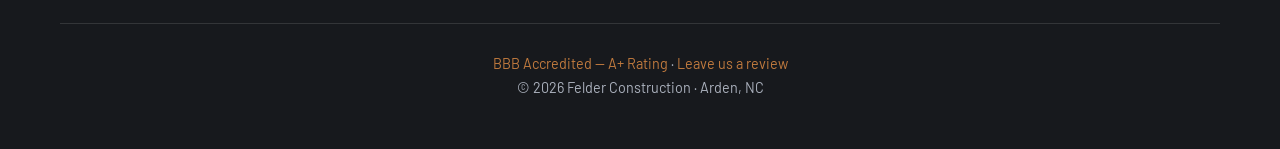
==== commit 8ecc8ed7: "Properly center social icons with absolute positioning and balanced glyphs" ====
--- a/index.html
+++ b/index.html
@@ -419,16 +419,16 @@
             </ul>
             <div class="social-row">
               <a href="https://www.linkedin.com/in/michaeljfelder/" target="_blank" rel="noopener" aria-label="Michael Felder on LinkedIn">
-                <svg viewBox="0 0 24 24" width="20" height="20" fill="currentColor" aria-hidden="true"><path d="M20.45 20.45h-3.55v-5.57c0-1.33-.03-3.04-1.85-3.04-1.86 0-2.14 1.45-2.14 2.94v5.67H9.35V9h3.41v1.56h.05c.47-.9 1.63-1.85 3.36-1.85 3.6 0 4.27 2.37 4.27 5.46v6.28zM5.34 7.43a2.06 2.06 0 1 1 0-4.12 2.06 2.06 0 0 1 0 4.12zM7.12 20.45H3.56V9h3.56v11.45z"/></svg>
+                <svg viewBox="0 0 24 24" aria-hidden="true"><path d="M20.45 20.45h-3.55v-5.57c0-1.33-.03-3.04-1.85-3.04-1.86 0-2.14 1.45-2.14 2.94v5.67H9.35V9h3.41v1.56h.05c.47-.9 1.63-1.85 3.36-1.85 3.6 0 4.27 2.37 4.27 5.46v6.28zM5.34 7.43a2.06 2.06 0 1 1 0-4.12 2.06 2.06 0 0 1 0 4.12zM7.12 20.45H3.56V9h3.56v11.45z"/></svg>
               </a>
               <a href="https://www.facebook.com/FelderConstruction" target="_blank" rel="noopener" aria-label="Felder Construction on Facebook">
-                <svg viewBox="0 0 24 24" width="20" height="20" fill="currentColor" aria-hidden="true"><path d="M18 2h-3a5 5 0 0 0-5 5v3H7v4h3v8h4v-8h3l1-4h-4V7a1 1 0 0 1 1-1h3z"/></svg>
+                <svg viewBox="0 0 24 24" aria-hidden="true"><path d="M14 13.5h2.5l1-4H14v-2c0-1.03 0-2 2-2h1.5V2.14c-.326-.043-1.557-.14-2.857-.14C11.928 2 10 3.657 10 6.7v2.8H7v4h3V22h4v-8.5z"/></svg>
               </a>
               <a href="https://www.instagram.com/felderconstructionofwnc" target="_blank" rel="noopener" aria-label="Felder Construction on Instagram">
-                <svg viewBox="0 0 24 24" width="20" height="20" fill="none" stroke="currentColor" stroke-width="2" stroke-linecap="round" stroke-linejoin="round" aria-hidden="true"><rect x="2" y="2" width="20" height="20" rx="5"/><circle cx="12" cy="12" r="4"/><circle cx="17.5" cy="6.5" r="0.5" fill="currentColor"/></svg>
+                <svg viewBox="0 0 24 24" aria-hidden="true"><path d="M12 7.2A4.8 4.8 0 1 0 12 16.8 4.8 4.8 0 0 0 12 7.2zm0 7.92A3.12 3.12 0 1 1 12 8.88a3.12 3.12 0 0 1 0 6.24zM17.52 6.96a1.12 1.12 0 1 1-2.24 0 1.12 1.12 0 0 1 2.24 0zM12 3.2c-2.4 0-2.7.01-3.64.05-2.34.11-3.43 1.22-3.54 3.54-.04.94-.05 1.24-.05 3.64s.01 2.7.05 3.64c.11 2.31 1.2 3.43 3.54 3.54.94.04 1.24.05 3.64.05s2.7-.01 3.64-.05c2.33-.11 3.43-1.22 3.54-3.54.04-.94.05-1.24.05-3.64s-.01-2.7-.05-3.64c-.11-2.32-1.21-3.43-3.54-3.54C14.7 3.21 14.4 3.2 12 3.2zm0 1.6c2.36 0 2.64.01 3.57.05 1.74.08 2.55.9 2.63 2.63.04.93.05 1.21.05 3.57s-.01 2.64-.05 3.57c-.08 1.73-.89 2.55-2.63 2.63-.93.04-1.21.05-3.57.05s-2.64-.01-3.57-.05c-1.74-.08-2.55-.9-2.63-2.63-.04-.93-.05-1.21-.05-3.57s.01-2.64.05-3.57c.08-1.73.89-2.55 2.63-2.63.93-.04 1.21-.05 3.57-.05z"/></svg>
               </a>
               <a href="https://www.youtube.com/@felderconstruction" target="_blank" rel="noopener" aria-label="Felder Construction on YouTube">
-                <svg viewBox="0 0 24 24" width="20" height="20" fill="currentColor" aria-hidden="true"><path d="M22.54 6.42a2.78 2.78 0 0 0-1.95-2C18.88 4 12 4 12 4s-6.88 0-8.59.46a2.78 2.78 0 0 0-1.95 2A29 29 0 0 0 1 11.75a29 29 0 0 0 .46 5.33 2.78 2.78 0 0 0 1.95 2c1.71.42 8.59.42 8.59.42s6.88 0 8.59-.46a2.78 2.78 0 0 0 1.95-2 29 29 0 0 0 .46-5.29 29 29 0 0 0-.46-5.33zM9.75 15.02V8.48l5.75 3.27z"/></svg>
+                <svg viewBox="0 0 24 24" aria-hidden="true"><path d="M23.5 6.2a3 3 0 0 0-2.1-2.1C19.5 3.5 12 3.5 12 3.5s-7.5 0-9.4.6A3 3 0 0 0 .5 6.2 31.5 31.5 0 0 0 0 12a31.5 31.5 0 0 0 .5 5.8 3 3 0 0 0 2.1 2.1c1.9.6 9.4.6 9.4.6s7.5 0 9.4-.6a3 3 0 0 0 2.1-2.1A31.5 31.5 0 0 0 24 12a31.5 31.5 0 0 0-.5-5.8zM9.75 15.5v-7l6.5 3.5-6.5 3.5z"/></svg>
               </a>
             </div>
           </div>
@@ -480,16 +480,16 @@
         <p>Owner-operated remodeling contractor serving Western North Carolina since 2015. BBB Accredited with an A+ rating.</p>
         <div class="social-row">
           <a href="https://www.linkedin.com/in/michaeljfelder/" target="_blank" rel="noopener" aria-label="Michael Felder on LinkedIn">
-            <svg viewBox="0 0 24 24" width="18" height="18" fill="currentColor" aria-hidden="true"><path d="M20.45 20.45h-3.55v-5.57c0-1.33-.03-3.04-1.85-3.04-1.86 0-2.14 1.45-2.14 2.94v5.67H9.35V9h3.41v1.56h.05c.47-.9 1.63-1.85 3.36-1.85 3.6 0 4.27 2.37 4.27 5.46v6.28zM5.34 7.43a2.06 2.06 0 1 1 0-4.12 2.06 2.06 0 0 1 0 4.12zM7.12 20.45H3.56V9h3.56v11.45z"/></svg>
+            <svg viewBox="0 0 24 24" aria-hidden="true"><path d="M20.45 20.45h-3.55v-5.57c0-1.33-.03-3.04-1.85-3.04-1.86 0-2.14 1.45-2.14 2.94v5.67H9.35V9h3.41v1.56h.05c.47-.9 1.63-1.85 3.36-1.85 3.6 0 4.27 2.37 4.27 5.46v6.28zM5.34 7.43a2.06 2.06 0 1 1 0-4.12 2.06 2.06 0 0 1 0 4.12zM7.12 20.45H3.56V9h3.56v11.45z"/></svg>
           </a>
           <a href="https://www.facebook.com/FelderConstruction" target="_blank" rel="noopener" aria-label="Felder Construction on Facebook">
-            <svg viewBox="0 0 24 24" width="18" height="18" fill="currentColor" aria-hidden="true"><path d="M18 2h-3a5 5 0 0 0-5 5v3H7v4h3v8h4v-8h3l1-4h-4V7a1 1 0 0 1 1-1h3z"/></svg>
+            <svg viewBox="0 0 24 24" aria-hidden="true"><path d="M14 13.5h2.5l1-4H14v-2c0-1.03 0-2 2-2h1.5V2.14c-.326-.043-1.557-.14-2.857-.14C11.928 2 10 3.657 10 6.7v2.8H7v4h3V22h4v-8.5z"/></svg>
           </a>
           <a href="https://www.instagram.com/felderconstructionofwnc" target="_blank" rel="noopener" aria-label="Felder Construction on Instagram">
-            <svg viewBox="0 0 24 24" width="18" height="18" fill="none" stroke="currentColor" stroke-width="2" stroke-linecap="round" stroke-linejoin="round" aria-hidden="true"><rect x="2" y="2" width="20" height="20" rx="5"/><circle cx="12" cy="12" r="4"/><circle cx="17.5" cy="6.5" r="0.5" fill="currentColor"/></svg>
+            <svg viewBox="0 0 24 24" aria-hidden="true"><path d="M12 7.2A4.8 4.8 0 1 0 12 16.8 4.8 4.8 0 0 0 12 7.2zm0 7.92A3.12 3.12 0 1 1 12 8.88a3.12 3.12 0 0 1 0 6.24zM17.52 6.96a1.12 1.12 0 1 1-2.24 0 1.12 1.12 0 0 1 2.24 0zM12 3.2c-2.4 0-2.7.01-3.64.05-2.34.11-3.43 1.22-3.54 3.54-.04.94-.05 1.24-.05 3.64s.01 2.7.05 3.64c.11 2.31 1.2 3.43 3.54 3.54.94.04 1.24.05 3.64.05s2.7-.01 3.64-.05c2.33-.11 3.43-1.22 3.54-3.54.04-.94.05-1.24.05-3.64s-.01-2.7-.05-3.64c-.11-2.32-1.21-3.43-3.54-3.54C14.7 3.21 14.4 3.2 12 3.2zm0 1.6c2.36 0 2.64.01 3.57.05 1.74.08 2.55.9 2.63 2.63.04.93.05 1.21.05 3.57s-.01 2.64-.05 3.57c-.08 1.73-.89 2.55-2.63 2.63-.93.04-1.21.05-3.57.05s-2.64-.01-3.57-.05c-1.74-.08-2.55-.9-2.63-2.63-.04-.93-.05-1.21-.05-3.57s.01-2.64.05-3.57c.08-1.73.89-2.55 2.63-2.63.93-.04 1.21-.05 3.57-.05z"/></svg>
           </a>
           <a href="https://www.youtube.com/@felderconstruction" target="_blank" rel="noopener" aria-label="Felder Construction on YouTube">
-            <svg viewBox="0 0 24 24" width="18" height="18" fill="currentColor" aria-hidden="true"><path d="M22.54 6.42a2.78 2.78 0 0 0-1.95-2C18.88 4 12 4 12 4s-6.88 0-8.59.46a2.78 2.78 0 0 0-1.95 2A29 29 0 0 0 1 11.75a29 29 0 0 0 .46 5.33 2.78 2.78 0 0 0 1.95 2c1.71.42 8.59.42 8.59.42s6.88 0 8.59-.46a2.78 2.78 0 0 0 1.95-2 29 29 0 0 0 .46-5.29 29 29 0 0 0-.46-5.33zM9.75 15.02V8.48l5.75 3.27z"/></svg>
+            <svg viewBox="0 0 24 24" aria-hidden="true"><path d="M23.5 6.2a3 3 0 0 0-2.1-2.1C19.5 3.5 12 3.5 12 3.5s-7.5 0-9.4.6A3 3 0 0 0 .5 6.2 31.5 31.5 0 0 0 0 12a31.5 31.5 0 0 0 .5 5.8 3 3 0 0 0 2.1 2.1c1.9.6 9.4.6 9.4.6s7.5 0 9.4-.6a3 3 0 0 0 2.1-2.1A31.5 31.5 0 0 0 24 12a31.5 31.5 0 0 0-.5-5.8zM9.75 15.5v-7l6.5 3.5-6.5 3.5z"/></svg>
           </a>
         </div>
       </div>
--- a/css/style.css
+++ b/css/style.css
@@ -405,16 +405,41 @@
 .contact-list a:hover { color: var(--accent); }
 .contact-list small { color: var(--muted-light); }
 
-.social-row { display: flex; gap: 0.75rem; }
+.social-row {
+  display: flex;
+  flex-wrap: wrap;
+  align-items: center;
+  gap: 0.75rem;
+}
 .social-row a {
-  display: grid;
-  place-items: center;
+  position: relative;
+  display: block;
+  box-sizing: border-box;
   width: 44px;
   height: 44px;
+  padding: 0;
+  margin: 0;
   border: 1px solid rgba(255,255,255,0.25);
   border-radius: 50%;
   color: var(--white);
-  transition: all 0.15s ease;
+  text-decoration: none;
+  overflow: hidden;
+  transition: background 0.15s ease, border-color 0.15s ease;
+}
+/* Pin glyph dead-center of the circle (path geometry is balanced in viewBox) */
+.social-row a svg {
+  position: absolute;
+  top: 50%;
+  left: 50%;
+  width: 18px;
+  height: 18px;
+  margin: 0;
+  padding: 0;
+  transform: translate(-50%, -50%);
+  display: block;
+  fill: currentColor;
+  stroke: none;
+  pointer-events: none;
 }
 .social-row a:hover { background: var(--accent); border-color: var(--accent); }
 
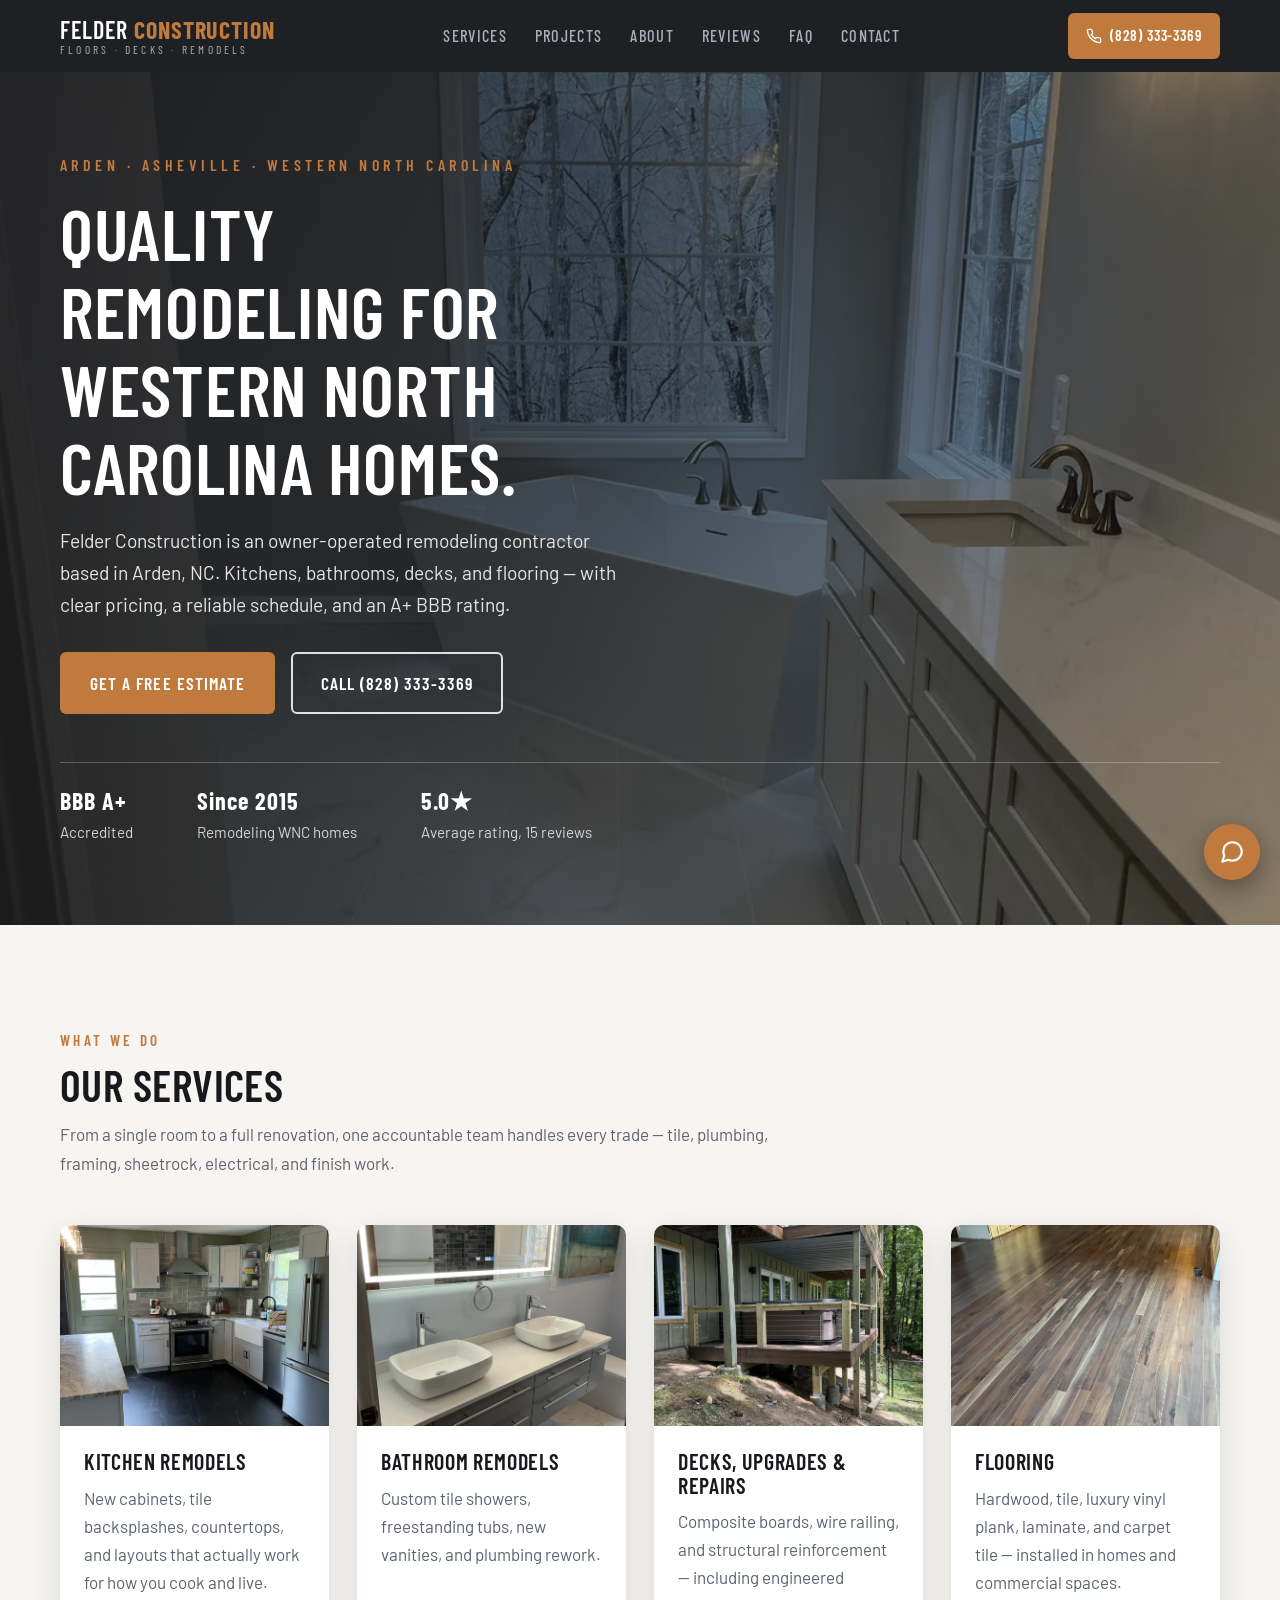
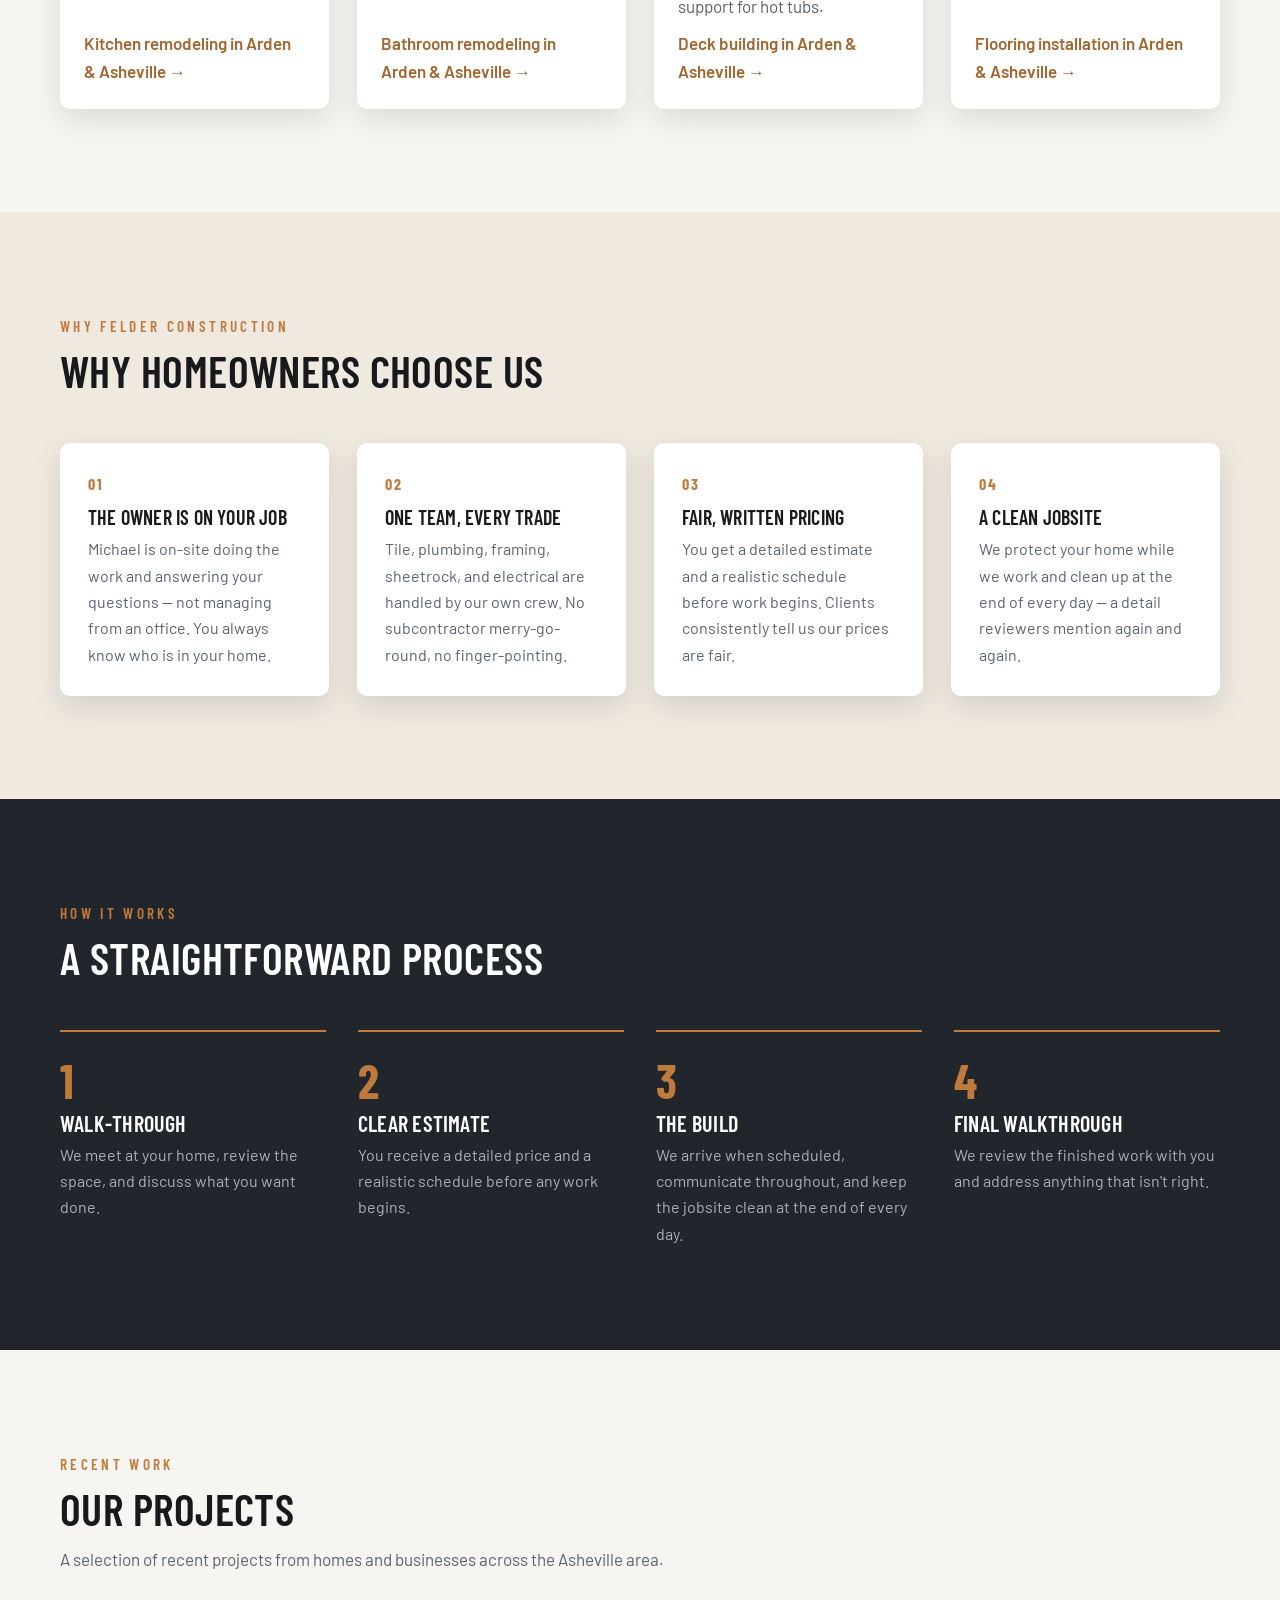
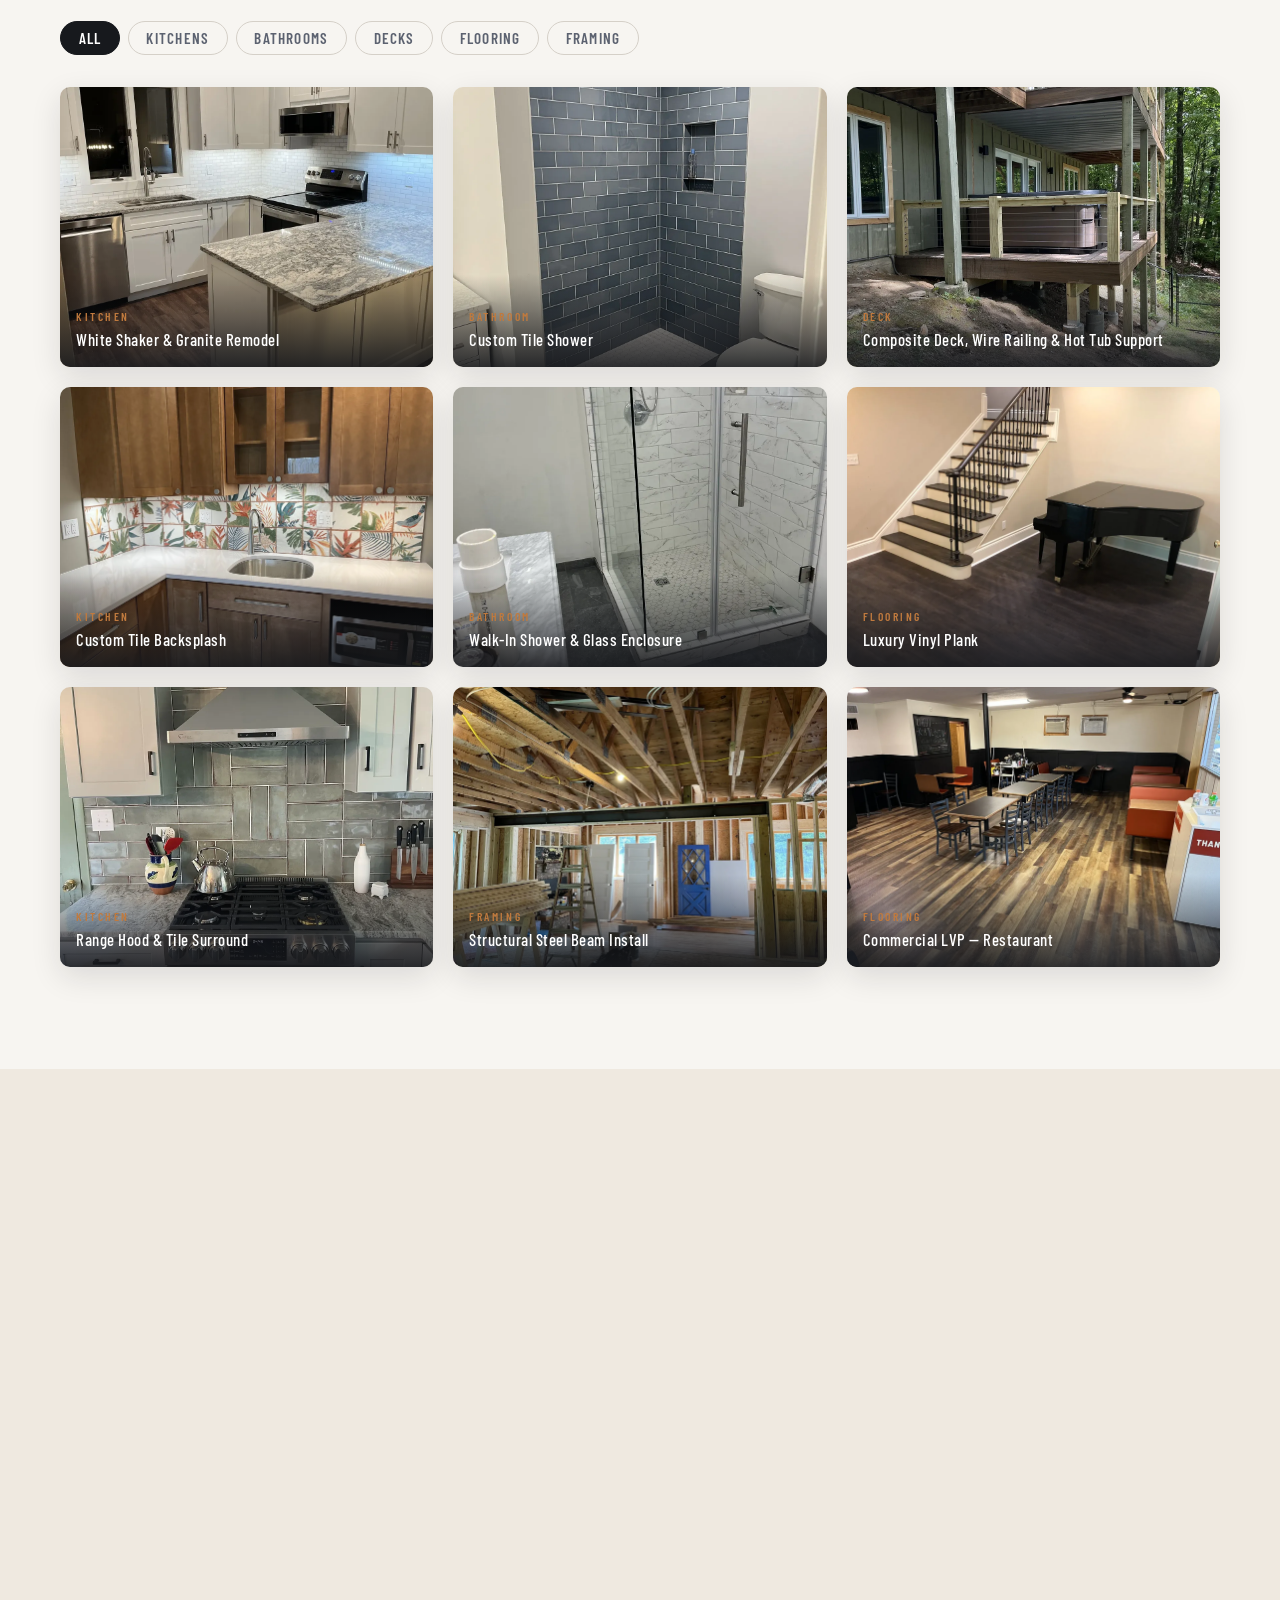
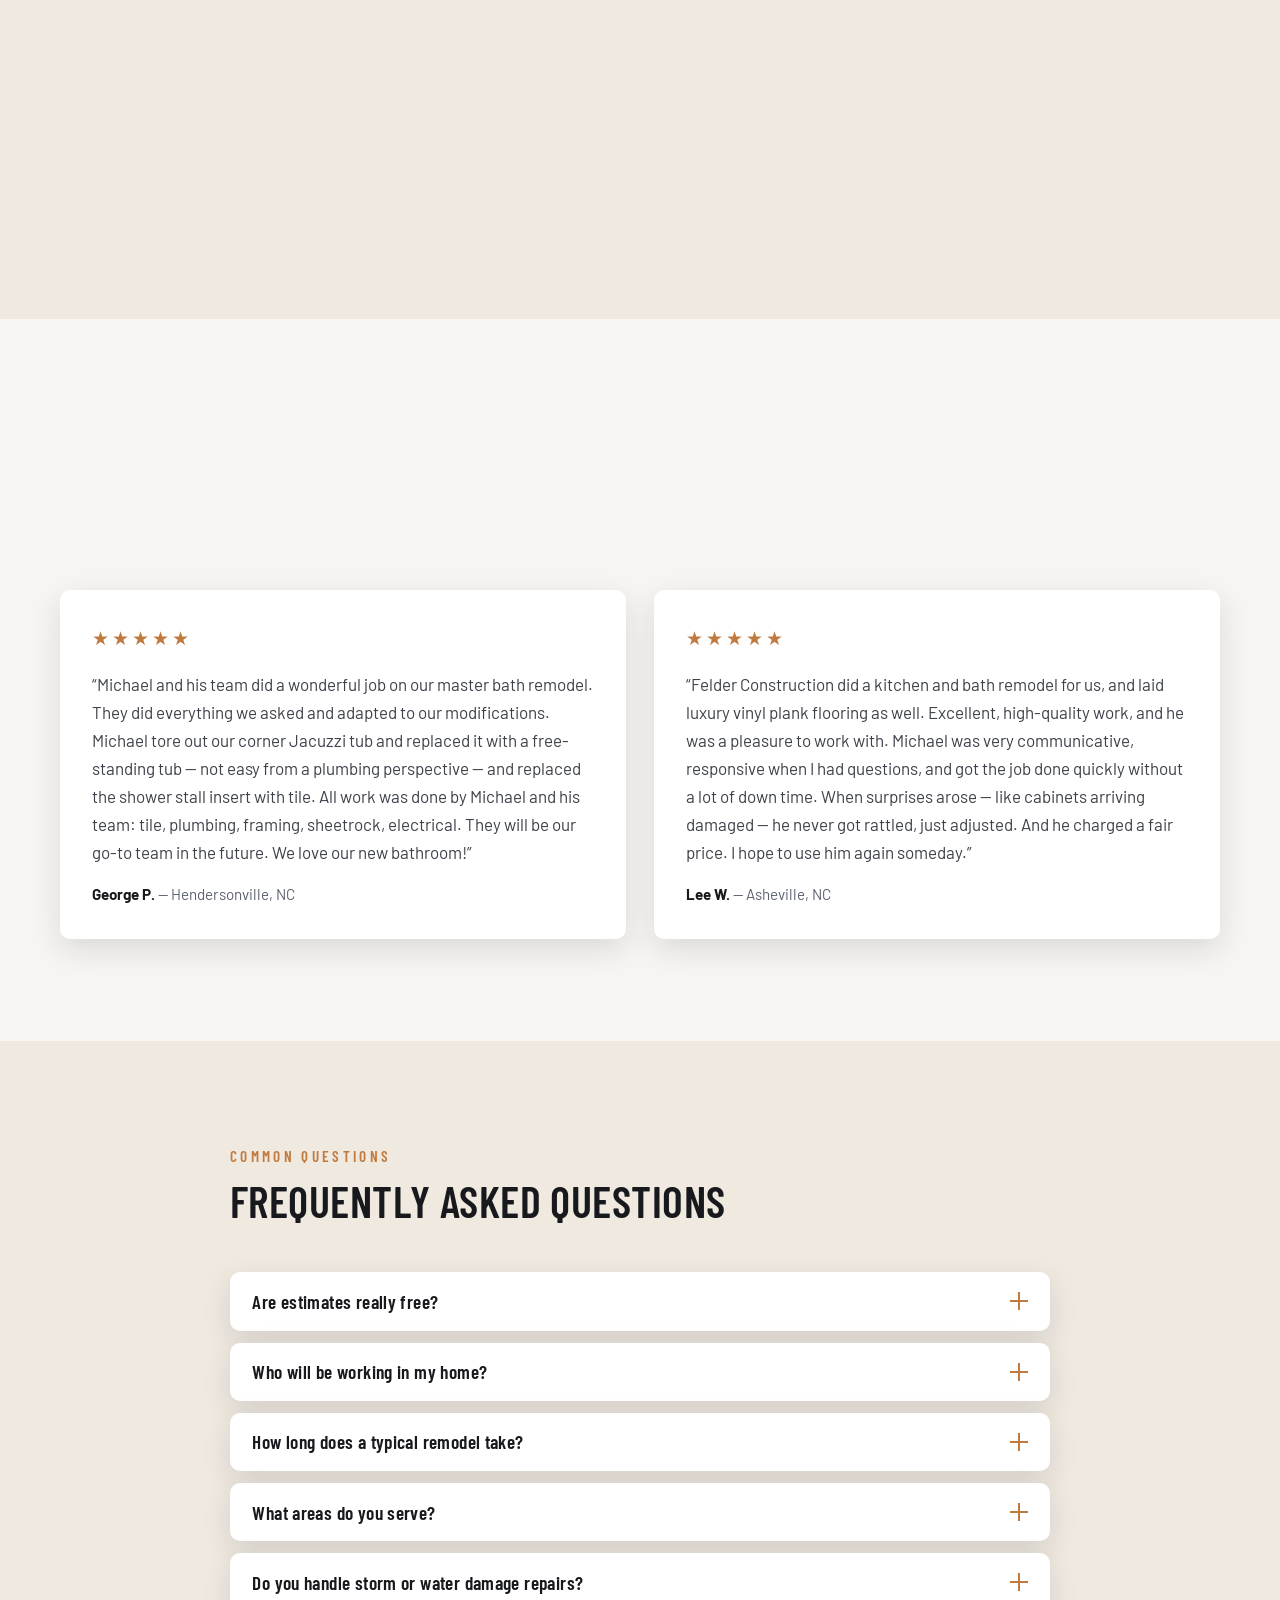
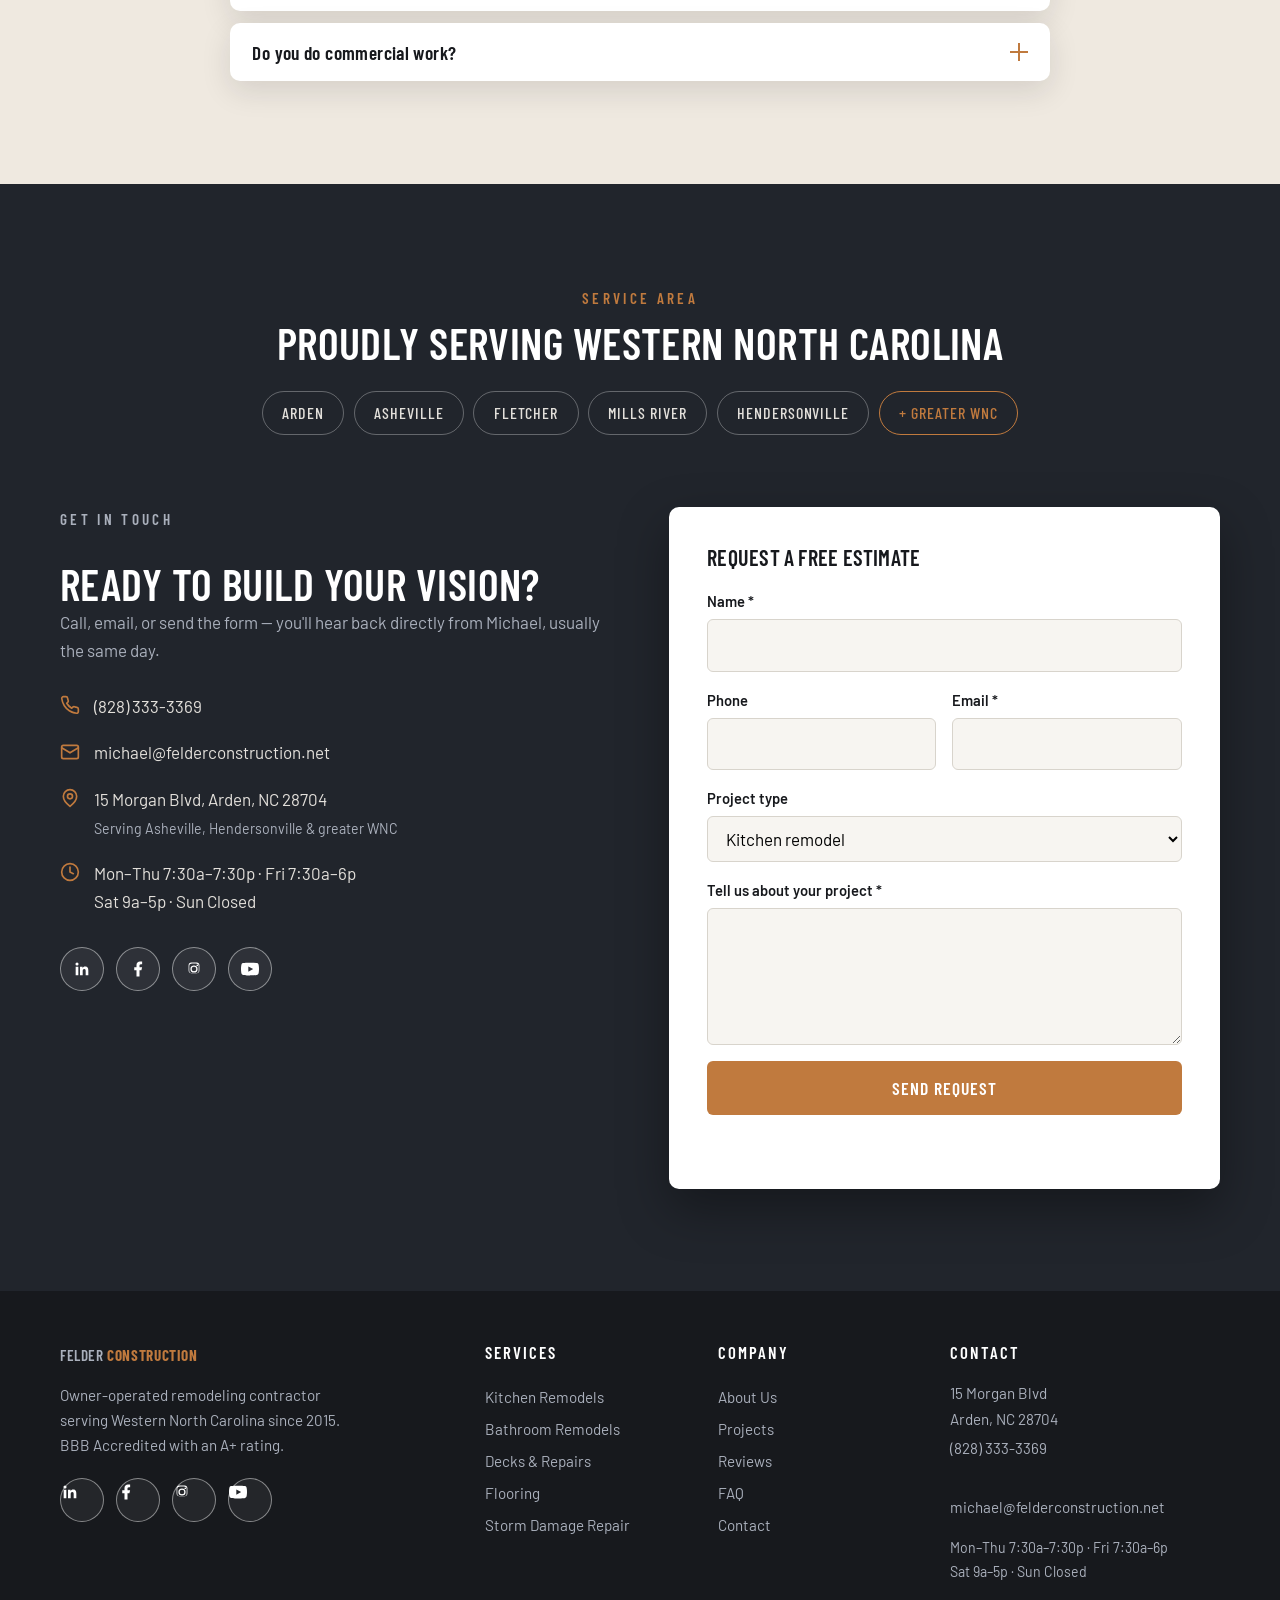
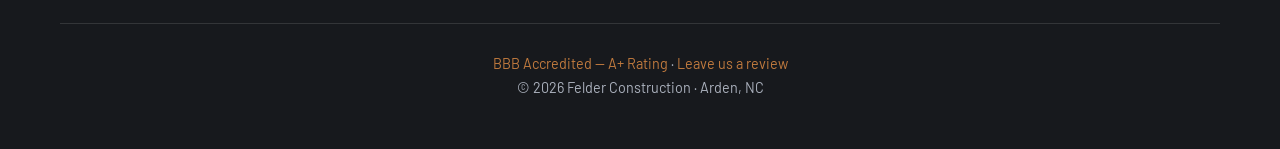
==== commit c24cfc3d: "Fix social icons: white fills, flex center, no clip, cache-bust CSS" ====
--- a/index.html
+++ b/index.html
@@ -18,7 +18,7 @@
   <link rel="preconnect" href="https://fonts.googleapis.com">
   <link rel="preconnect" href="https://fonts.gstatic.com" crossorigin>
   <link href="https://fonts.googleapis.com/css2?family=Barlow+Condensed:wght@500;600;700&family=Barlow:wght@400;500;600&display=swap" rel="stylesheet">
-  <link rel="stylesheet" href="css/style.css">
+  <link rel="stylesheet" href="css/style.css?v=social4">
   <script type="application/ld+json">
   {
     "@context": "https://schema.org",
@@ -419,16 +419,16 @@
             </ul>
             <div class="social-row">
               <a href="https://www.linkedin.com/in/michaeljfelder/" target="_blank" rel="noopener" aria-label="Michael Felder on LinkedIn">
-                <svg viewBox="0 0 24 24" aria-hidden="true"><path d="M20.45 20.45h-3.55v-5.57c0-1.33-.03-3.04-1.85-3.04-1.86 0-2.14 1.45-2.14 2.94v5.67H9.35V9h3.41v1.56h.05c.47-.9 1.63-1.85 3.36-1.85 3.6 0 4.27 2.37 4.27 5.46v6.28zM5.34 7.43a2.06 2.06 0 1 1 0-4.12 2.06 2.06 0 0 1 0 4.12zM7.12 20.45H3.56V9h3.56v11.45z"/></svg>
+                <svg viewBox="0 0 24 24" width="18" height="18" fill="#ffffff" aria-hidden="true" style="fill:#ffffff;color:#ffffff"><path fill="#ffffff" d="M20.45 20.45h-3.55v-5.57c0-1.33-.03-3.04-1.85-3.04-1.86 0-2.14 1.45-2.14 2.94v5.67H9.35V9h3.41v1.56h.05c.47-.9 1.63-1.85 3.36-1.85 3.6 0 4.27 2.37 4.27 5.46v6.28zM5.34 7.43a2.06 2.06 0 1 1 0-4.12 2.06 2.06 0 0 1 0 4.12zM7.12 20.45H3.56V9h3.56v11.45z"/></svg>
               </a>
               <a href="https://www.facebook.com/FelderConstruction" target="_blank" rel="noopener" aria-label="Felder Construction on Facebook">
-                <svg viewBox="0 0 24 24" aria-hidden="true"><path d="M14 13.5h2.5l1-4H14v-2c0-1.03 0-2 2-2h1.5V2.14c-.326-.043-1.557-.14-2.857-.14C11.928 2 10 3.657 10 6.7v2.8H7v4h3V22h4v-8.5z"/></svg>
+                <svg viewBox="0 0 24 24" width="18" height="18" fill="#ffffff" aria-hidden="true" style="fill:#ffffff;color:#ffffff"><path fill="#ffffff" d="M14 13.5h2.5l1-4H14v-2c0-1.03 0-2 2-2h1.5V2.14c-.326-.043-1.557-.14-2.857-.14C11.928 2 10 3.657 10 6.7v2.8H7v4h3V22h4v-8.5z"/></svg>
               </a>
               <a href="https://www.instagram.com/felderconstructionofwnc" target="_blank" rel="noopener" aria-label="Felder Construction on Instagram">
-                <svg viewBox="0 0 24 24" aria-hidden="true"><path d="M12 7.2A4.8 4.8 0 1 0 12 16.8 4.8 4.8 0 0 0 12 7.2zm0 7.92A3.12 3.12 0 1 1 12 8.88a3.12 3.12 0 0 1 0 6.24zM17.52 6.96a1.12 1.12 0 1 1-2.24 0 1.12 1.12 0 0 1 2.24 0zM12 3.2c-2.4 0-2.7.01-3.64.05-2.34.11-3.43 1.22-3.54 3.54-.04.94-.05 1.24-.05 3.64s.01 2.7.05 3.64c.11 2.31 1.2 3.43 3.54 3.54.94.04 1.24.05 3.64.05s2.7-.01 3.64-.05c2.33-.11 3.43-1.22 3.54-3.54.04-.94.05-1.24.05-3.64s-.01-2.7-.05-3.64c-.11-2.32-1.21-3.43-3.54-3.54C14.7 3.21 14.4 3.2 12 3.2zm0 1.6c2.36 0 2.64.01 3.57.05 1.74.08 2.55.9 2.63 2.63.04.93.05 1.21.05 3.57s-.01 2.64-.05 3.57c-.08 1.73-.89 2.55-2.63 2.63-.93.04-1.21.05-3.57.05s-2.64-.01-3.57-.05c-1.74-.08-2.55-.9-2.63-2.63-.04-.93-.05-1.21-.05-3.57s.01-2.64.05-3.57c.08-1.73.89-2.55 2.63-2.63.93-.04 1.21-.05 3.57-.05z"/></svg>
+                <svg viewBox="0 0 24 24" width="18" height="18" fill="#ffffff" aria-hidden="true" style="fill:#ffffff;color:#ffffff"><path fill="#ffffff" d="M12 7.2A4.8 4.8 0 1 0 12 16.8 4.8 4.8 0 0 0 12 7.2zm0 7.92A3.12 3.12 0 1 1 12 8.88a3.12 3.12 0 0 1 0 6.24zM17.52 6.96a1.12 1.12 0 1 1-2.24 0 1.12 1.12 0 0 1 2.24 0zM12 3.2c-2.4 0-2.7.01-3.64.05-2.34.11-3.43 1.22-3.54 3.54-.04.94-.05 1.24-.05 3.64s.01 2.7.05 3.64c.11 2.31 1.2 3.43 3.54 3.54.94.04 1.24.05 3.64.05s2.7-.01 3.64-.05c2.33-.11 3.43-1.22 3.54-3.54.04-.94.05-1.24.05-3.64s-.01-2.7-.05-3.64c-.11-2.32-1.21-3.43-3.54-3.54C14.7 3.21 14.4 3.2 12 3.2zm0 1.6c2.36 0 2.64.01 3.57.05 1.74.08 2.55.9 2.63 2.63.04.93.05 1.21.05 3.57s-.01 2.64-.05 3.57c-.08 1.73-.89 2.55-2.63 2.63-.93.04-1.21.05-3.57.05s-2.64-.01-3.57-.05c-1.74-.08-2.55-.9-2.63-2.63-.04-.93-.05-1.21-.05-3.57s.01-2.64.05-3.57c.08-1.73.89-2.55 2.63-2.63.93-.04 1.21-.05 3.57-.05z"/></svg>
               </a>
               <a href="https://www.youtube.com/@felderconstruction" target="_blank" rel="noopener" aria-label="Felder Construction on YouTube">
-                <svg viewBox="0 0 24 24" aria-hidden="true"><path d="M23.5 6.2a3 3 0 0 0-2.1-2.1C19.5 3.5 12 3.5 12 3.5s-7.5 0-9.4.6A3 3 0 0 0 .5 6.2 31.5 31.5 0 0 0 0 12a31.5 31.5 0 0 0 .5 5.8 3 3 0 0 0 2.1 2.1c1.9.6 9.4.6 9.4.6s7.5 0 9.4-.6a3 3 0 0 0 2.1-2.1A31.5 31.5 0 0 0 24 12a31.5 31.5 0 0 0-.5-5.8zM9.75 15.5v-7l6.5 3.5-6.5 3.5z"/></svg>
+                <svg viewBox="0 0 24 24" width="18" height="18" fill="#ffffff" aria-hidden="true" style="fill:#ffffff;color:#ffffff"><path fill="#ffffff" d="M23.5 6.2a3 3 0 0 0-2.1-2.1C19.5 3.5 12 3.5 12 3.5s-7.5 0-9.4.6A3 3 0 0 0 .5 6.2 31.5 31.5 0 0 0 0 12a31.5 31.5 0 0 0 .5 5.8 3 3 0 0 0 2.1 2.1c1.9.6 9.4.6 9.4.6s7.5 0 9.4-.6a3 3 0 0 0 2.1-2.1A31.5 31.5 0 0 0 24 12a31.5 31.5 0 0 0-.5-5.8zM9.75 15.5v-7l6.5 3.5-6.5 3.5z"/></svg>
               </a>
             </div>
           </div>
@@ -480,16 +480,16 @@
         <p>Owner-operated remodeling contractor serving Western North Carolina since 2015. BBB Accredited with an A+ rating.</p>
         <div class="social-row">
           <a href="https://www.linkedin.com/in/michaeljfelder/" target="_blank" rel="noopener" aria-label="Michael Felder on LinkedIn">
-            <svg viewBox="0 0 24 24" aria-hidden="true"><path d="M20.45 20.45h-3.55v-5.57c0-1.33-.03-3.04-1.85-3.04-1.86 0-2.14 1.45-2.14 2.94v5.67H9.35V9h3.41v1.56h.05c.47-.9 1.63-1.85 3.36-1.85 3.6 0 4.27 2.37 4.27 5.46v6.28zM5.34 7.43a2.06 2.06 0 1 1 0-4.12 2.06 2.06 0 0 1 0 4.12zM7.12 20.45H3.56V9h3.56v11.45z"/></svg>
+            <svg viewBox="0 0 24 24" width="18" height="18" fill="#ffffff" aria-hidden="true" style="fill:#ffffff;color:#ffffff"><path fill="#ffffff" d="M20.45 20.45h-3.55v-5.57c0-1.33-.03-3.04-1.85-3.04-1.86 0-2.14 1.45-2.14 2.94v5.67H9.35V9h3.41v1.56h.05c.47-.9 1.63-1.85 3.36-1.85 3.6 0 4.27 2.37 4.27 5.46v6.28zM5.34 7.43a2.06 2.06 0 1 1 0-4.12 2.06 2.06 0 0 1 0 4.12zM7.12 20.45H3.56V9h3.56v11.45z"/></svg>
           </a>
           <a href="https://www.facebook.com/FelderConstruction" target="_blank" rel="noopener" aria-label="Felder Construction on Facebook">
-            <svg viewBox="0 0 24 24" aria-hidden="true"><path d="M14 13.5h2.5l1-4H14v-2c0-1.03 0-2 2-2h1.5V2.14c-.326-.043-1.557-.14-2.857-.14C11.928 2 10 3.657 10 6.7v2.8H7v4h3V22h4v-8.5z"/></svg>
+            <svg viewBox="0 0 24 24" width="18" height="18" fill="#ffffff" aria-hidden="true" style="fill:#ffffff;color:#ffffff"><path fill="#ffffff" d="M14 13.5h2.5l1-4H14v-2c0-1.03 0-2 2-2h1.5V2.14c-.326-.043-1.557-.14-2.857-.14C11.928 2 10 3.657 10 6.7v2.8H7v4h3V22h4v-8.5z"/></svg>
           </a>
           <a href="https://www.instagram.com/felderconstructionofwnc" target="_blank" rel="noopener" aria-label="Felder Construction on Instagram">
-            <svg viewBox="0 0 24 24" aria-hidden="true"><path d="M12 7.2A4.8 4.8 0 1 0 12 16.8 4.8 4.8 0 0 0 12 7.2zm0 7.92A3.12 3.12 0 1 1 12 8.88a3.12 3.12 0 0 1 0 6.24zM17.52 6.96a1.12 1.12 0 1 1-2.24 0 1.12 1.12 0 0 1 2.24 0zM12 3.2c-2.4 0-2.7.01-3.64.05-2.34.11-3.43 1.22-3.54 3.54-.04.94-.05 1.24-.05 3.64s.01 2.7.05 3.64c.11 2.31 1.2 3.43 3.54 3.54.94.04 1.24.05 3.64.05s2.7-.01 3.64-.05c2.33-.11 3.43-1.22 3.54-3.54.04-.94.05-1.24.05-3.64s-.01-2.7-.05-3.64c-.11-2.32-1.21-3.43-3.54-3.54C14.7 3.21 14.4 3.2 12 3.2zm0 1.6c2.36 0 2.64.01 3.57.05 1.74.08 2.55.9 2.63 2.63.04.93.05 1.21.05 3.57s-.01 2.64-.05 3.57c-.08 1.73-.89 2.55-2.63 2.63-.93.04-1.21.05-3.57.05s-2.64-.01-3.57-.05c-1.74-.08-2.55-.9-2.63-2.63-.04-.93-.05-1.21-.05-3.57s.01-2.64.05-3.57c.08-1.73.89-2.55 2.63-2.63.93-.04 1.21-.05 3.57-.05z"/></svg>
+            <svg viewBox="0 0 24 24" width="18" height="18" fill="#ffffff" aria-hidden="true" style="fill:#ffffff;color:#ffffff"><path fill="#ffffff" d="M12 7.2A4.8 4.8 0 1 0 12 16.8 4.8 4.8 0 0 0 12 7.2zm0 7.92A3.12 3.12 0 1 1 12 8.88a3.12 3.12 0 0 1 0 6.24zM17.52 6.96a1.12 1.12 0 1 1-2.24 0 1.12 1.12 0 0 1 2.24 0zM12 3.2c-2.4 0-2.7.01-3.64.05-2.34.11-3.43 1.22-3.54 3.54-.04.94-.05 1.24-.05 3.64s.01 2.7.05 3.64c.11 2.31 1.2 3.43 3.54 3.54.94.04 1.24.05 3.64.05s2.7-.01 3.64-.05c2.33-.11 3.43-1.22 3.54-3.54.04-.94.05-1.24.05-3.64s-.01-2.7-.05-3.64c-.11-2.32-1.21-3.43-3.54-3.54C14.7 3.21 14.4 3.2 12 3.2zm0 1.6c2.36 0 2.64.01 3.57.05 1.74.08 2.55.9 2.63 2.63.04.93.05 1.21.05 3.57s-.01 2.64-.05 3.57c-.08 1.73-.89 2.55-2.63 2.63-.93.04-1.21.05-3.57.05s-2.64-.01-3.57-.05c-1.74-.08-2.55-.9-2.63-2.63-.04-.93-.05-1.21-.05-3.57s.01-2.64.05-3.57c.08-1.73.89-2.55 2.63-2.63.93-.04 1.21-.05 3.57-.05z"/></svg>
           </a>
           <a href="https://www.youtube.com/@felderconstruction" target="_blank" rel="noopener" aria-label="Felder Construction on YouTube">
-            <svg viewBox="0 0 24 24" aria-hidden="true"><path d="M23.5 6.2a3 3 0 0 0-2.1-2.1C19.5 3.5 12 3.5 12 3.5s-7.5 0-9.4.6A3 3 0 0 0 .5 6.2 31.5 31.5 0 0 0 0 12a31.5 31.5 0 0 0 .5 5.8 3 3 0 0 0 2.1 2.1c1.9.6 9.4.6 9.4.6s7.5 0 9.4-.6a3 3 0 0 0 2.1-2.1A31.5 31.5 0 0 0 24 12a31.5 31.5 0 0 0-.5-5.8zM9.75 15.5v-7l6.5 3.5-6.5 3.5z"/></svg>
+            <svg viewBox="0 0 24 24" width="18" height="18" fill="#ffffff" aria-hidden="true" style="fill:#ffffff;color:#ffffff"><path fill="#ffffff" d="M23.5 6.2a3 3 0 0 0-2.1-2.1C19.5 3.5 12 3.5 12 3.5s-7.5 0-9.4.6A3 3 0 0 0 .5 6.2 31.5 31.5 0 0 0 0 12a31.5 31.5 0 0 0 .5 5.8 3 3 0 0 0 2.1 2.1c1.9.6 9.4.6 9.4.6s7.5 0 9.4-.6a3 3 0 0 0 2.1-2.1A31.5 31.5 0 0 0 24 12a31.5 31.5 0 0 0-.5-5.8zM9.75 15.5v-7l6.5 3.5-6.5 3.5z"/></svg>
           </a>
         </div>
       </div>
--- a/css/style.css
+++ b/css/style.css
@@ -412,36 +412,53 @@
   gap: 0.75rem;
 }
 .social-row a {
-  position: relative;
-  display: block;
+  display: inline-flex;
+  align-items: center;
+  justify-content: center;
   box-sizing: border-box;
   width: 44px;
   height: 44px;
+  min-width: 44px;
+  min-height: 44px;
   padding: 0;
   margin: 0;
-  border: 1px solid rgba(255,255,255,0.25);
+  border: 1.5px solid rgba(255, 255, 255, 0.45);
   border-radius: 50%;
-  color: var(--white);
+  background: rgba(255, 255, 255, 0.06);
+  color: #ffffff;
   text-decoration: none;
-  overflow: hidden;
+  line-height: 0;
+  overflow: visible;
   transition: background 0.15s ease, border-color 0.15s ease;
 }
-/* Pin glyph dead-center of the circle (path geometry is balanced in viewBox) */
 .social-row a svg {
-  position: absolute;
-  top: 50%;
-  left: 50%;
-  width: 18px;
-  height: 18px;
+  display: block;
+  width: 18px !important;
+  height: 18px !important;
+  min-width: 18px;
+  min-height: 18px;
   margin: 0;
   padding: 0;
-  transform: translate(-50%, -50%);
-  display: block;
-  fill: currentColor;
-  stroke: none;
+  border: 0;
+  transform: none;
+  position: static;
+  flex: 0 0 auto;
   pointer-events: none;
 }
-.social-row a:hover { background: var(--accent); border-color: var(--accent); }
+.social-row a svg,
+.social-row a svg path {
+  fill: #ffffff !important;
+  stroke: none !important;
+  color: #ffffff !important;
+}
+.social-row a:hover {
+  background: var(--accent);
+  border-color: var(--accent);
+}
+.social-row a:hover svg,
+.social-row a:hover svg path {
+  fill: #ffffff !important;
+}
 
 .contact-form {
   background: var(--white);
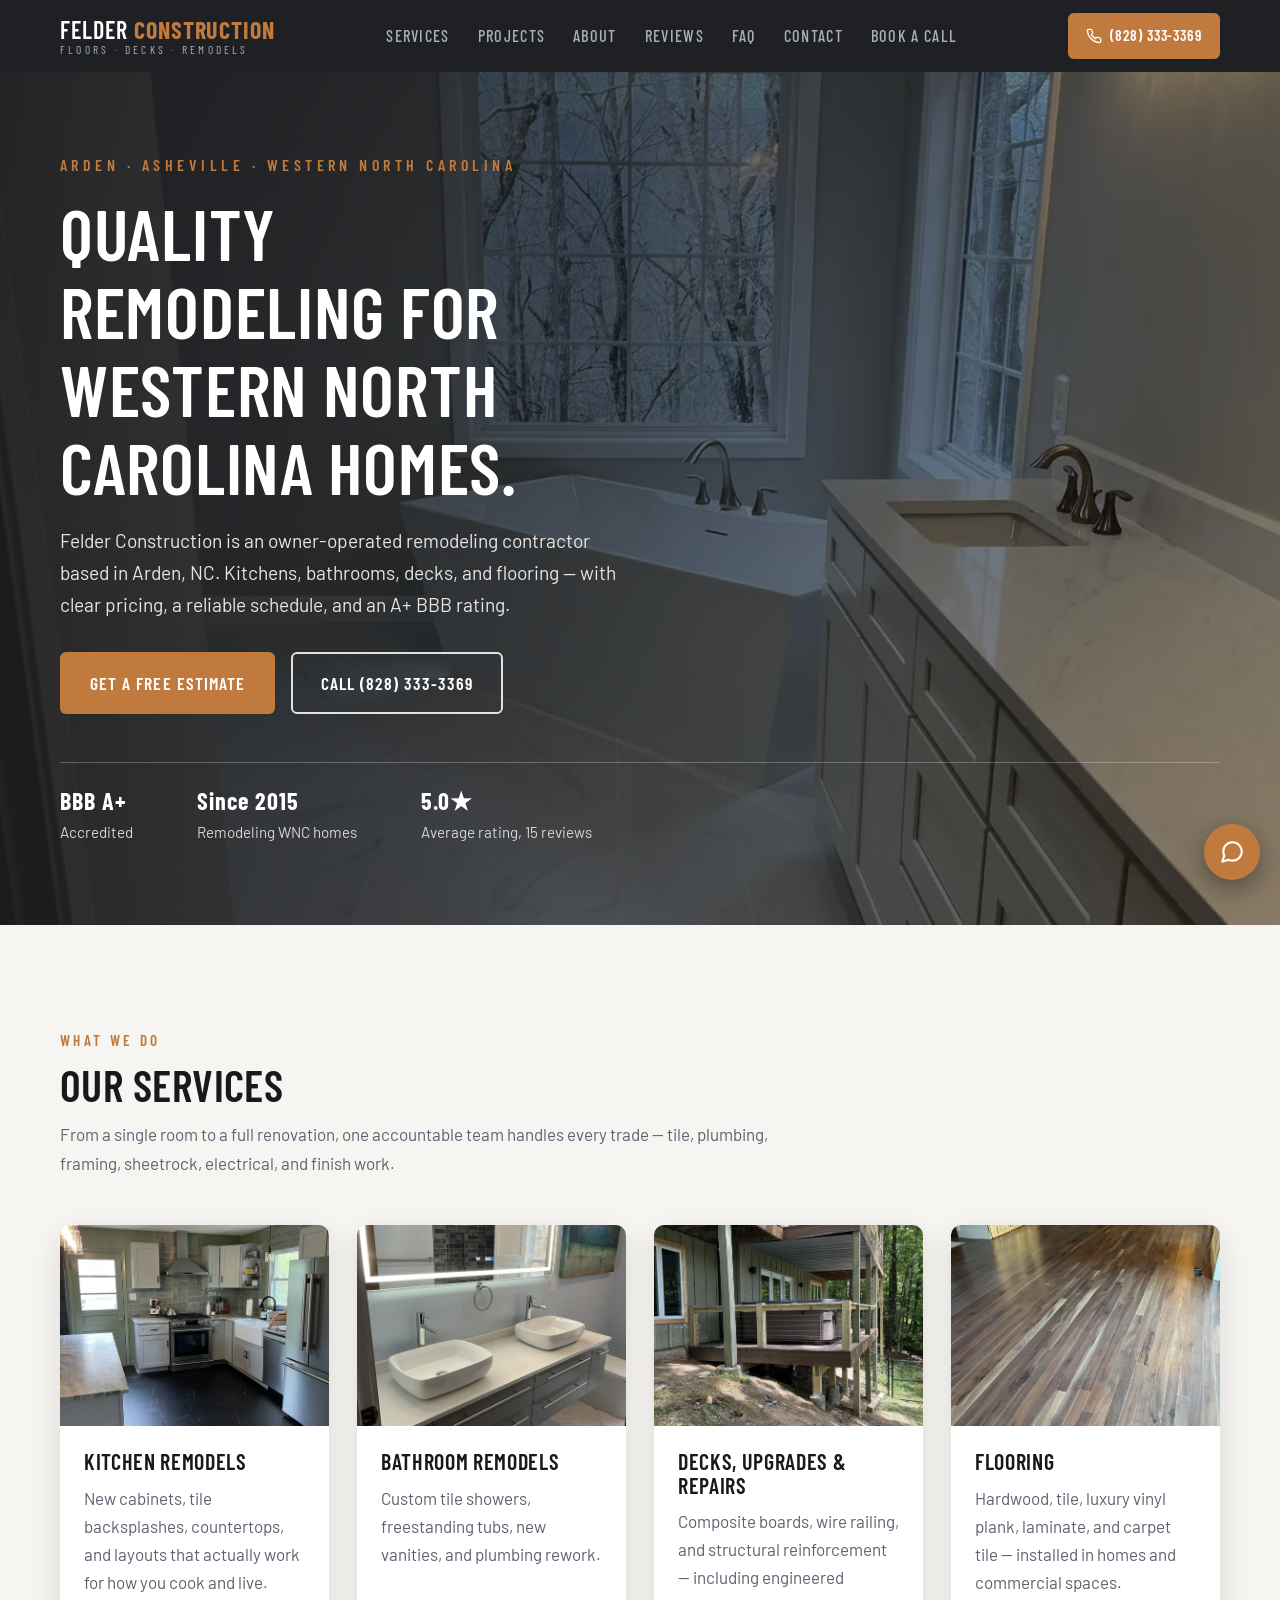
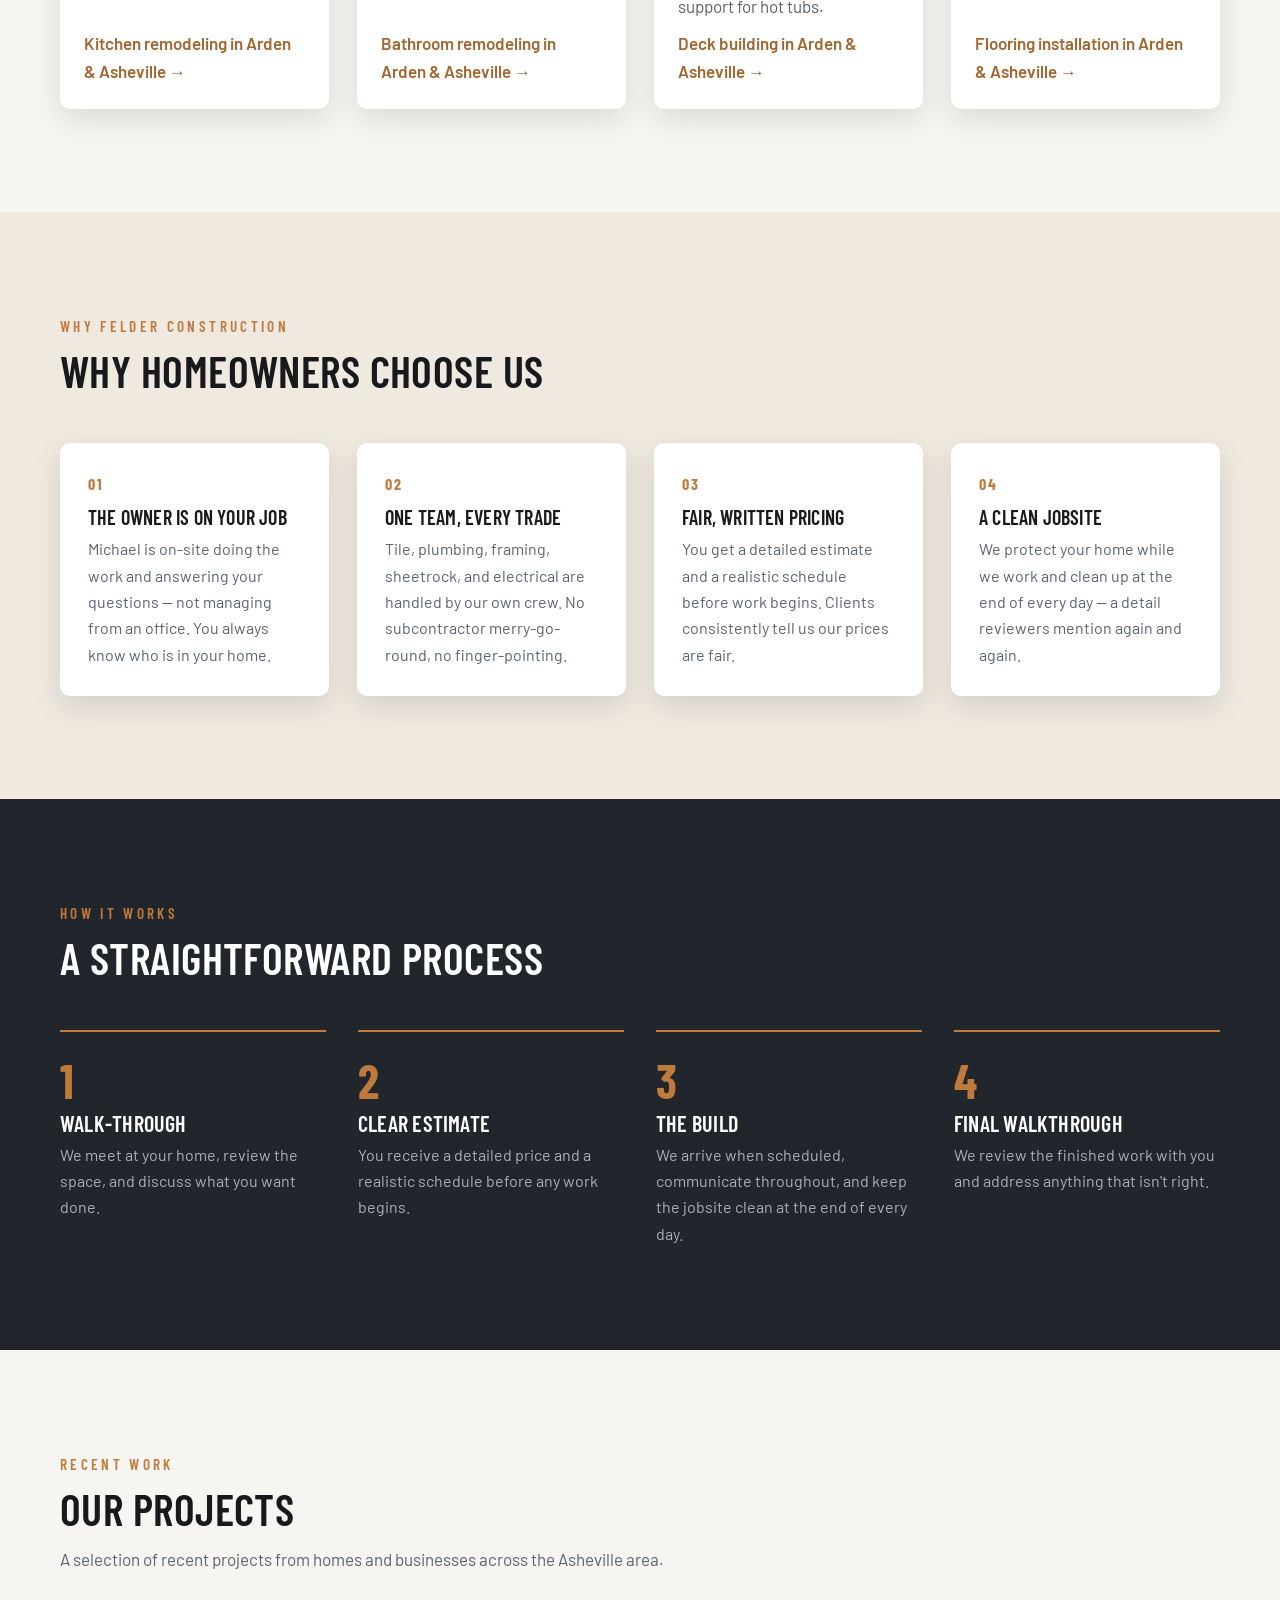
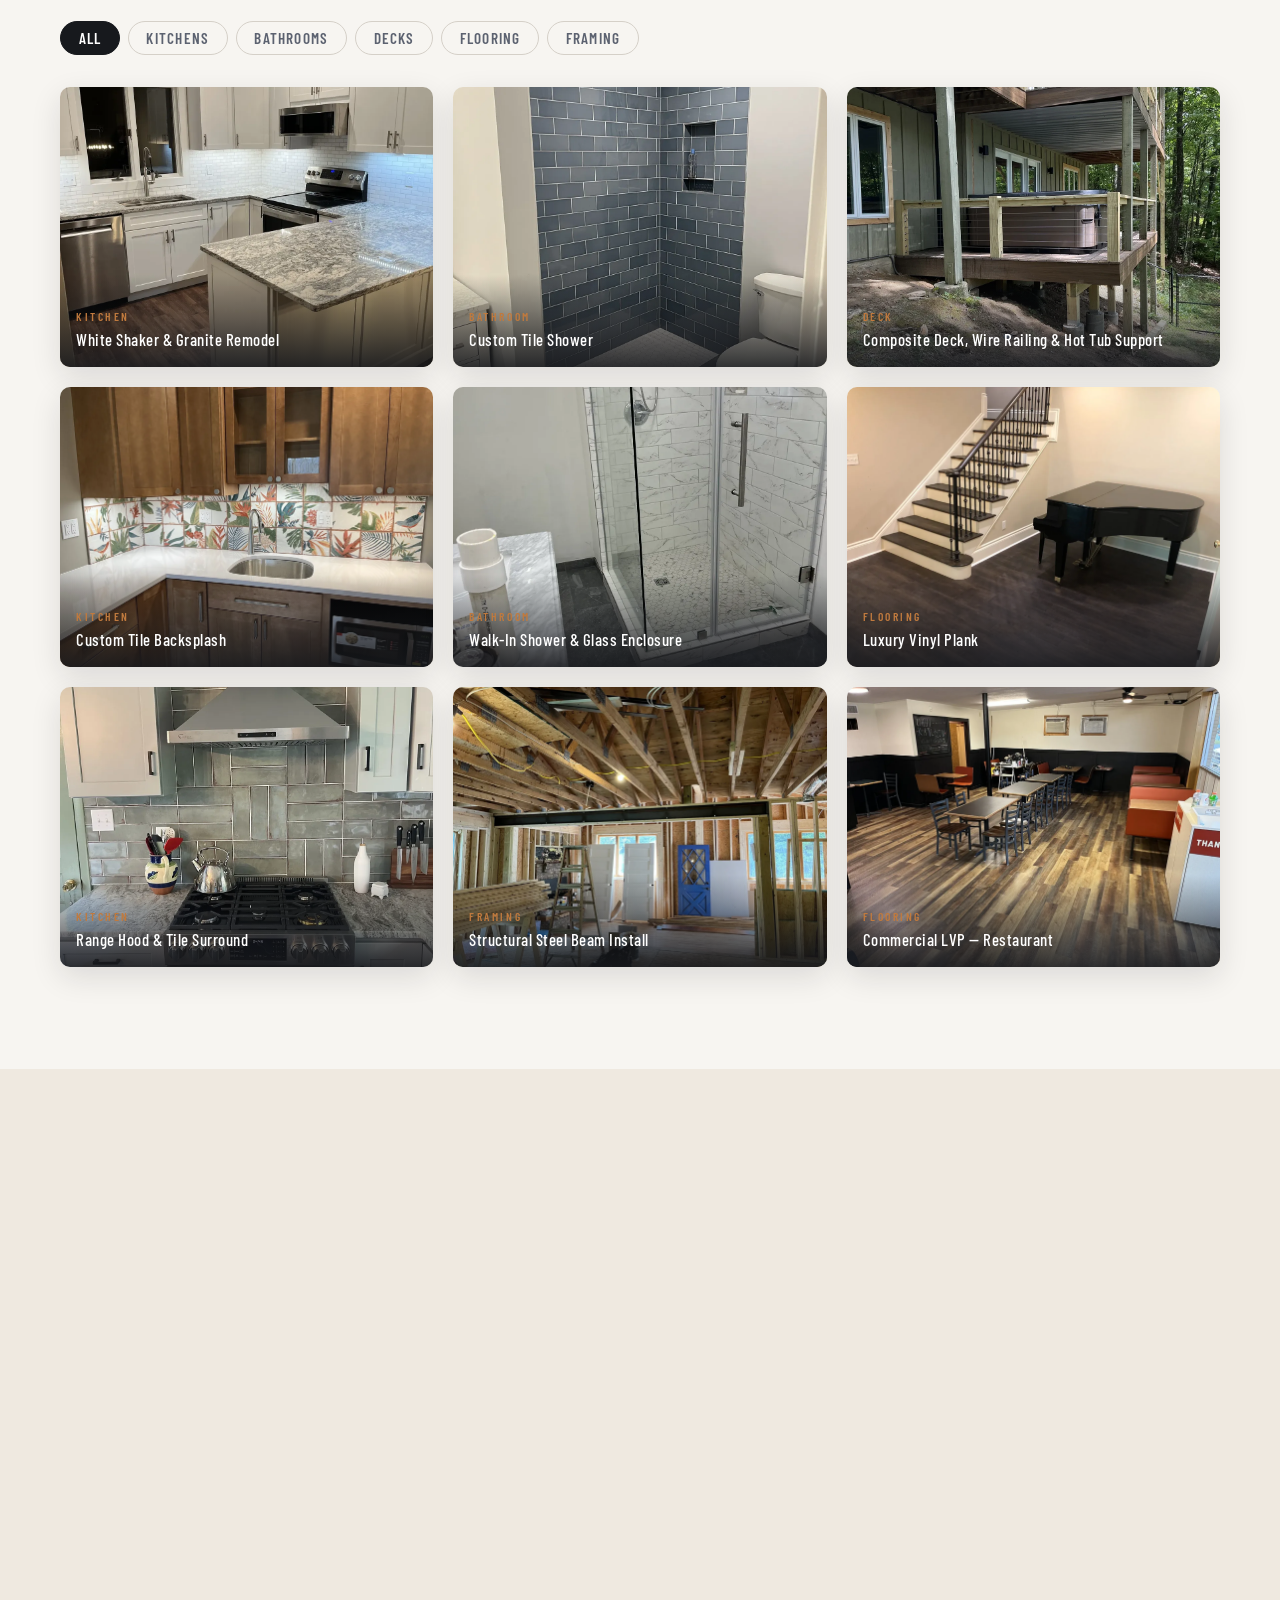
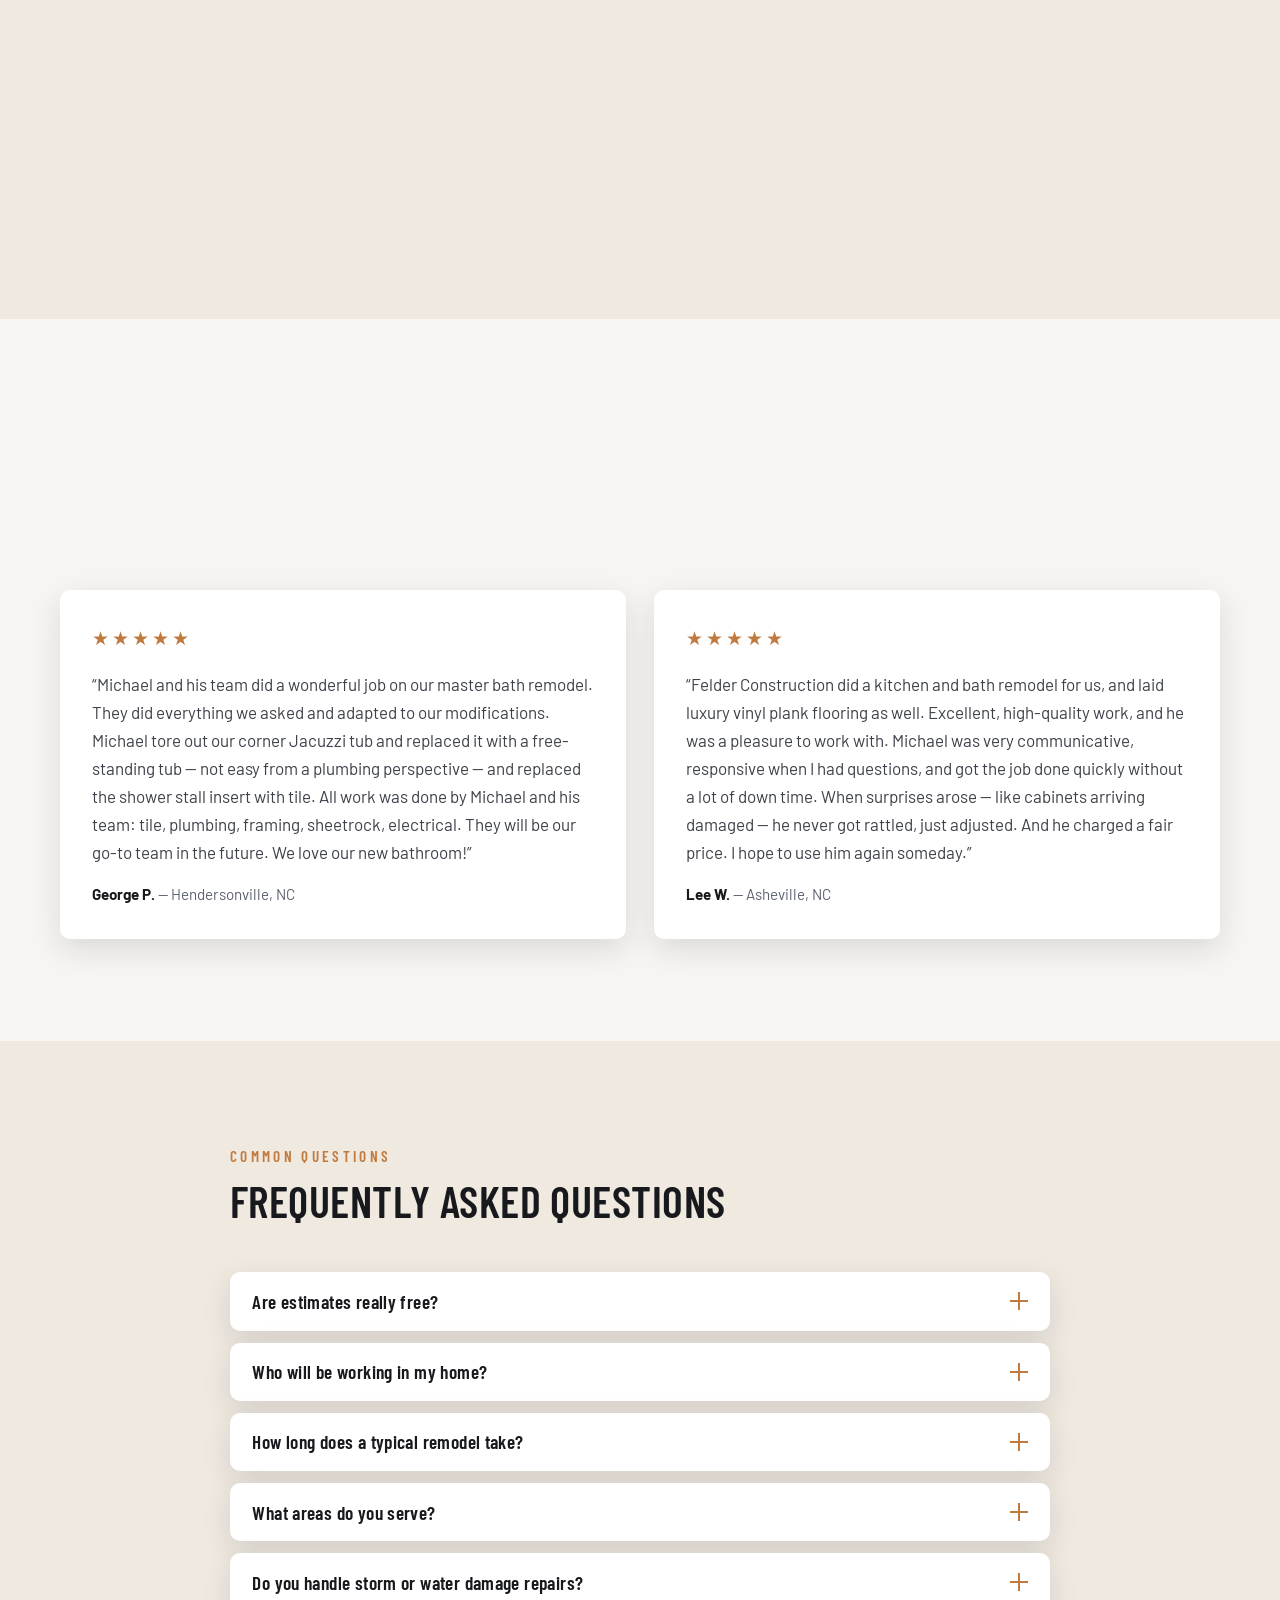
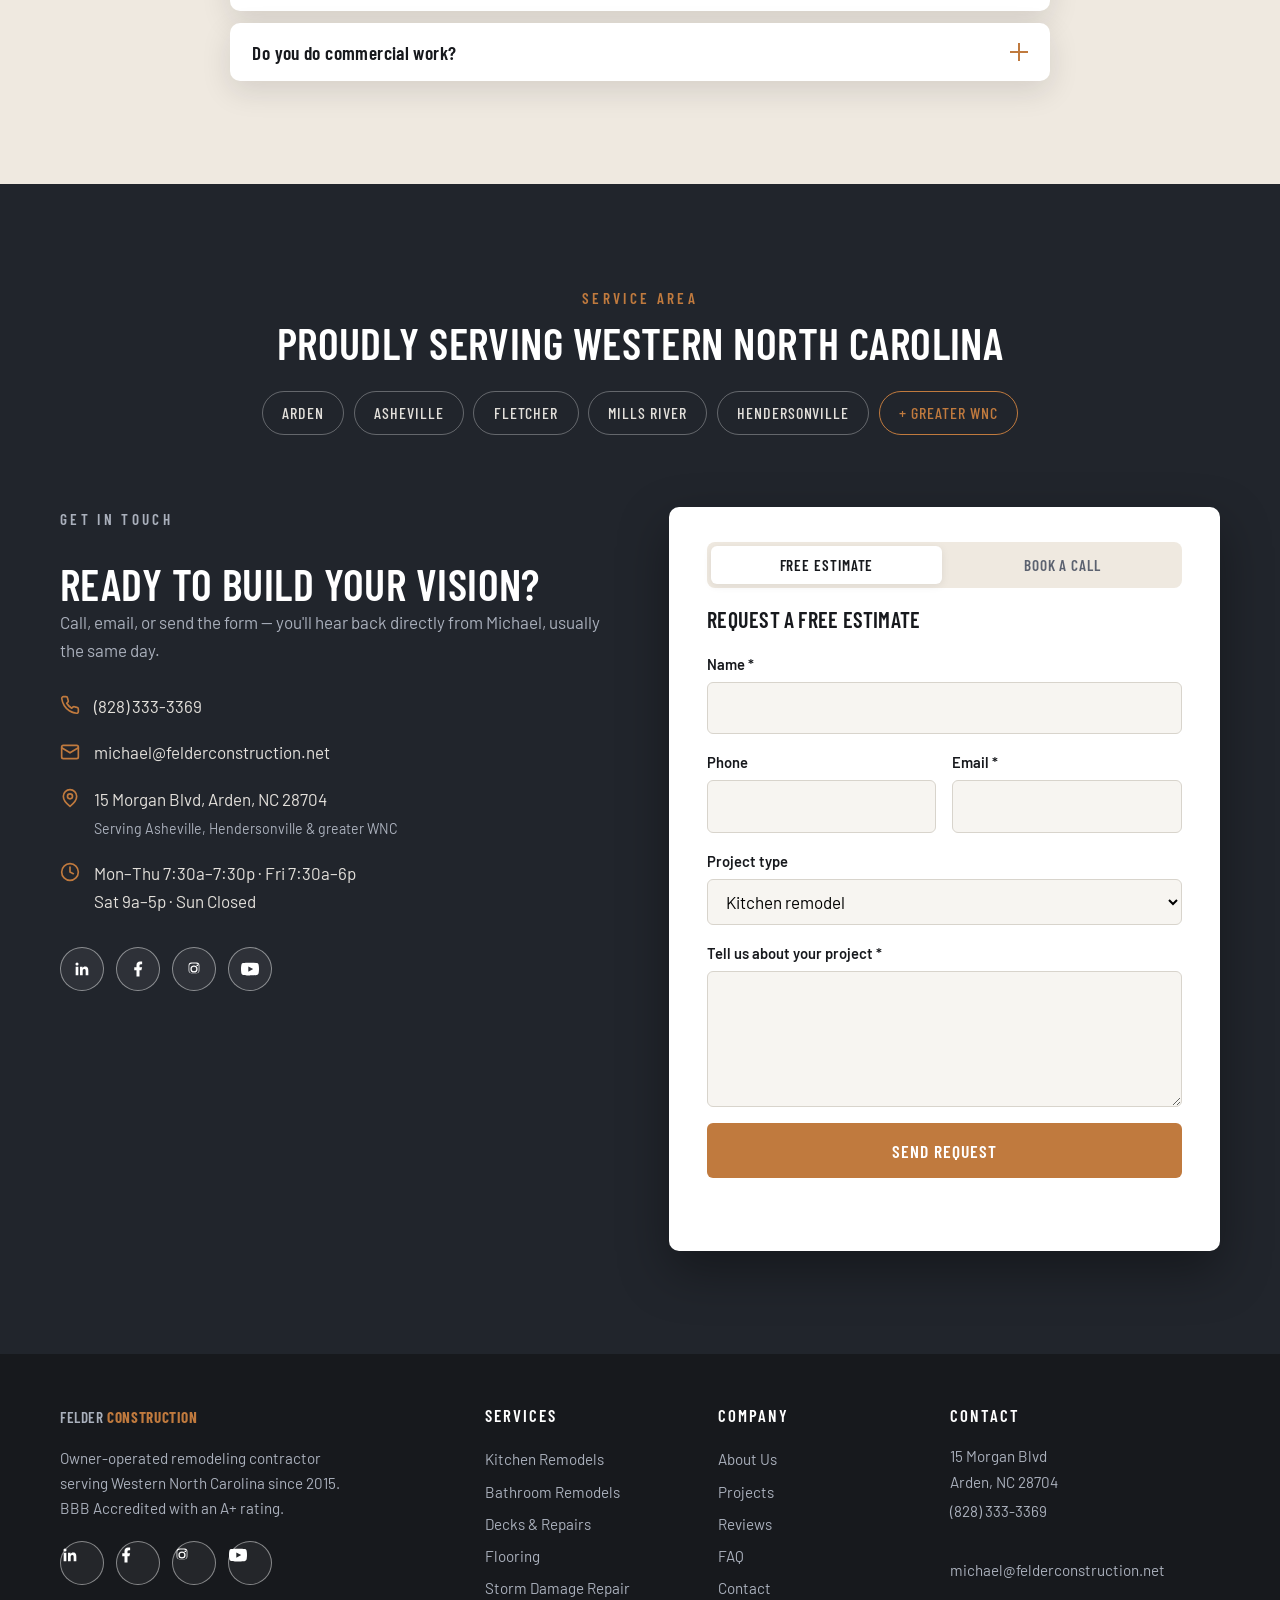
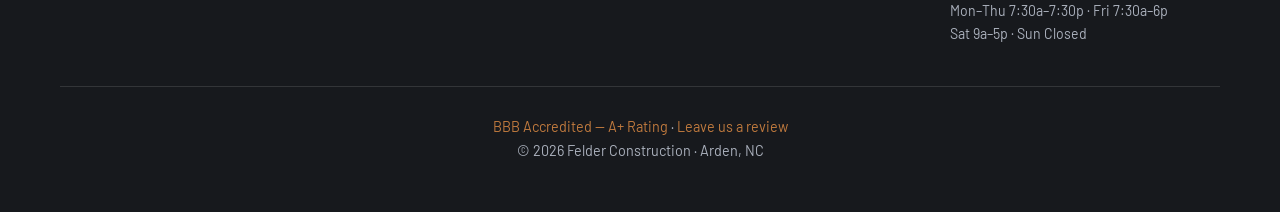
==== commit 75f7d4ad: "Add phone-call scheduling calendar with live availability Customers pick a day and 30-minute slot fr" ====
--- a/index.html
+++ b/index.html
@@ -18,7 +18,7 @@
   <link rel="preconnect" href="https://fonts.googleapis.com">
   <link rel="preconnect" href="https://fonts.gstatic.com" crossorigin>
   <link href="https://fonts.googleapis.com/css2?family=Barlow+Condensed:wght@500;600;700&family=Barlow:wght@400;500;600&display=swap" rel="stylesheet">
-  <link rel="stylesheet" href="css/style.css?v=social4">
+  <link rel="stylesheet" href="css/style.css?v=sched1">
   <script type="application/ld+json">
   {
     "@context": "https://schema.org",
@@ -106,6 +106,7 @@
         <a href="#reviews">Reviews</a>
         <a href="#faq">FAQ</a>
         <a href="#contact">Contact</a>
+        <a href="#schedule">Book a call</a>
       </nav>
       <div class="header-cta">
         <a class="btn btn-primary btn-sm" href="tel:+18283333369">
@@ -432,41 +433,124 @@
               </a>
             </div>
           </div>
-          <form class="contact-form reveal" id="estimateForm" novalidate>
-            <h3>Request a Free Estimate</h3>
-            <div class="form-row">
-              <label for="f-name">Name *</label>
-              <input type="text" id="f-name" name="name" required autocomplete="name">
-            </div>
-            <div class="form-row-2">
-              <div class="form-row">
-                <label for="f-phone">Phone</label>
-                <input type="tel" id="f-phone" name="phone" autocomplete="tel">
+          <div class="contact-form reveal" id="contactPanel">
+            <div class="form-tabs" role="tablist" aria-label="Contact options">
+              <button type="button" class="form-tab active" role="tab" id="tabEstimate" aria-selected="true" aria-controls="panelEstimate">Free estimate</button>
+              <button type="button" class="form-tab" role="tab" id="tabSchedule" aria-selected="false" aria-controls="panelSchedule">Book a call</button>
+            </div>
+
+            <div id="panelEstimate" role="tabpanel" aria-labelledby="tabEstimate">
+              <form id="estimateForm" novalidate>
+                <h3>Request a Free Estimate</h3>
+                <div class="form-row">
+                  <label for="f-name">Name *</label>
+                  <input type="text" id="f-name" name="name" required autocomplete="name">
+                </div>
+                <div class="form-row-2">
+                  <div class="form-row">
+                    <label for="f-phone">Phone</label>
+                    <input type="tel" id="f-phone" name="phone" autocomplete="tel">
+                  </div>
+                  <div class="form-row">
+                    <label for="f-email">Email *</label>
+                    <input type="email" id="f-email" name="email" required autocomplete="email">
+                  </div>
+                </div>
+                <div class="form-row">
+                  <label for="f-type">Project type</label>
+                  <select id="f-type" name="type">
+                    <option>Kitchen remodel</option>
+                    <option>Bathroom remodel</option>
+                    <option>Deck / outdoor</option>
+                    <option>Flooring</option>
+                    <option>Storm / water damage repair</option>
+                    <option>Commercial</option>
+                    <option>Something else</option>
+                  </select>
+                </div>
+                <div class="form-row">
+                  <label for="f-msg">Tell us about your project *</label>
+                  <textarea id="f-msg" name="message" rows="4" required></textarea>
+                </div>
+                <button type="submit" class="btn btn-primary btn-lg btn-block">Send Request</button>
+                <p class="form-note" id="formNote" role="status"></p>
+              </form>
+            </div>
+
+            <div id="panelSchedule" role="tabpanel" aria-labelledby="tabSchedule" hidden>
+              <div id="schedule" class="schedule-widget">
+                <h3>Schedule a Phone Call</h3>
+                <p class="schedule-intro">Pick a day, then choose a time that works. We&rsquo;ll call you — 30 minutes, free, Eastern Time.</p>
+                <p class="schedule-hours" id="scheduleHours">Mon–Thu 8a–7p &middot; Fri 8a–5:30p &middot; Sat 9a–4:30p &middot; Closed Sun</p>
+
+                <div class="schedule-step">
+                  <div class="schedule-step-head">
+                    <span class="schedule-step-num">1</span>
+                    <strong>Choose a day</strong>
+                  </div>
+                  <div class="schedule-days" id="scheduleDays" role="listbox" aria-label="Available days">
+                    <p class="schedule-loading">Loading open days&hellip;</p>
+                  </div>
+                </div>
+
+                <div class="schedule-step" id="scheduleStepTimes" hidden>
+                  <div class="schedule-step-head">
+                    <span class="schedule-step-num">2</span>
+                    <strong>Choose a time <span id="scheduleDayLabel" class="schedule-day-label"></span></strong>
+                  </div>
+                  <div class="schedule-slots" id="scheduleSlots" role="listbox" aria-label="Available times"></div>
+                </div>
+
+                <form class="schedule-step" id="scheduleForm" hidden novalidate>
+                  <div class="schedule-step-head">
+                    <span class="schedule-step-num">3</span>
+                    <strong>Your details</strong>
+                  </div>
+                  <p class="schedule-selected" id="scheduleSelected"></p>
+                  <div class="form-row">
+                    <label for="s-name">Name *</label>
+                    <input type="text" id="s-name" name="name" required autocomplete="name">
+                  </div>
+                  <div class="form-row-2">
+                    <div class="form-row">
+                      <label for="s-phone">Phone *</label>
+                      <input type="tel" id="s-phone" name="phone" required autocomplete="tel">
+                    </div>
+                    <div class="form-row">
+                      <label for="s-email">Email</label>
+                      <input type="email" id="s-email" name="email" autocomplete="email">
+                    </div>
+                  </div>
+                  <div class="form-row">
+                    <label for="s-project">What is this about?</label>
+                    <select id="s-project" name="project">
+                      <option value="">Select…</option>
+                      <option>Kitchen remodel</option>
+                      <option>Bathroom remodel</option>
+                      <option>Deck / outdoor</option>
+                      <option>Flooring</option>
+                      <option>Storm / water damage</option>
+                      <option>General questions</option>
+                      <option>Something else</option>
+                    </select>
+                  </div>
+                  <div class="form-row">
+                    <label for="s-notes">Notes (optional)</label>
+                    <textarea id="s-notes" name="notes" rows="2" placeholder="Anything Michael should know before the call"></textarea>
+                  </div>
+                  <button type="submit" class="btn btn-primary btn-lg btn-block" id="scheduleSubmit">Confirm call</button>
+                  <p class="form-note" id="scheduleNote" role="status"></p>
+                </form>
+
+                <div class="schedule-success" id="scheduleSuccess" hidden>
+                  <h3>You&rsquo;re booked</h3>
+                  <p id="scheduleSuccessMsg"></p>
+                  <p>Michael will call you at the time you picked. Need to change it? Call <a href="tel:+18283333369">(828) 333-3369</a>.</p>
+                  <button type="button" class="btn btn-outline btn-sm" id="scheduleAgain">Book another time</button>
+                </div>
               </div>
-              <div class="form-row">
-                <label for="f-email">Email *</label>
-                <input type="email" id="f-email" name="email" required autocomplete="email">
-              </div>
-            </div>
-            <div class="form-row">
-              <label for="f-type">Project type</label>
-              <select id="f-type" name="type">
-                <option>Kitchen remodel</option>
-                <option>Bathroom remodel</option>
-                <option>Deck / outdoor</option>
-                <option>Flooring</option>
-                <option>Storm / water damage repair</option>
-                <option>Commercial</option>
-                <option>Something else</option>
-              </select>
-            </div>
-            <div class="form-row">
-              <label for="f-msg">Tell us about your project *</label>
-              <textarea id="f-msg" name="message" rows="4" required></textarea>
-            </div>
-            <button type="submit" class="btn btn-primary btn-lg btn-block">Send Request</button>
-            <p class="form-note" id="formNote" role="status"></p>
-          </form>
+            </div>
+          </div>
         </div>
       </div>
     </section>
@@ -558,6 +642,7 @@
     </section>
   </div>
 
-  <script src="js/main.js" defer></script>
+  <script src="js/main.js?v=sched1" defer></script>
+  <script src="js/schedule.js?v=sched1" defer></script>
 </body>
 </html>
--- a/css/style.css
+++ b/css/style.css
@@ -492,6 +492,158 @@
 .form-note { margin-top: 0.85rem; font-size: 0.95rem; min-height: 1.4em; }
 .form-note.ok { color: #2e7d32; }
 .form-note.err { color: #b3261e; }
+.form-note a { color: var(--accent-dark); font-weight: 600; }
+
+/* ---------- Contact form tabs + phone scheduler ---------- */
+.form-tabs {
+  display: flex;
+  gap: 0.35rem;
+  margin: -0.25rem 0 1.25rem;
+  padding: 0.25rem;
+  background: var(--warm);
+  border-radius: 8px;
+}
+.form-tab {
+  flex: 1;
+  font-family: var(--font-display);
+  font-size: 0.95rem;
+  font-weight: 600;
+  letter-spacing: 0.06em;
+  text-transform: uppercase;
+  padding: 0.65rem 0.5rem;
+  border: none;
+  border-radius: 6px;
+  background: transparent;
+  color: var(--muted);
+  cursor: pointer;
+  transition: background 0.15s ease, color 0.15s ease;
+}
+.form-tab:hover { color: var(--ink); }
+.form-tab.active {
+  background: var(--white);
+  color: var(--ink);
+  box-shadow: 0 2px 8px rgba(23, 25, 29, 0.08);
+}
+
+.schedule-widget h3 { text-transform: uppercase; margin-bottom: 0.5rem; }
+.schedule-intro { color: var(--muted); margin-bottom: 0.35rem; font-size: 0.98rem; }
+.schedule-hours {
+  font-size: 0.85rem;
+  color: var(--accent-dark);
+  font-weight: 600;
+  margin-bottom: 1.25rem;
+}
+.schedule-step { margin-bottom: 1.35rem; }
+.schedule-step-head {
+  display: flex;
+  align-items: center;
+  gap: 0.55rem;
+  margin-bottom: 0.75rem;
+}
+.schedule-step-num {
+  display: inline-flex;
+  align-items: center;
+  justify-content: center;
+  width: 1.5rem;
+  height: 1.5rem;
+  border-radius: 50%;
+  background: var(--accent);
+  color: #fff;
+  font-size: 0.8rem;
+  font-weight: 700;
+  flex-shrink: 0;
+}
+.schedule-day-label { font-weight: 500; color: var(--muted); font-size: 0.95rem; }
+.schedule-days {
+  display: grid;
+  grid-template-columns: repeat(auto-fill, minmax(4.75rem, 1fr));
+  gap: 0.45rem;
+  max-height: 16rem;
+  overflow-y: auto;
+  padding: 0.15rem;
+}
+.schedule-day {
+  display: flex;
+  flex-direction: column;
+  align-items: center;
+  gap: 0.1rem;
+  padding: 0.55rem 0.25rem;
+  border: 1.5px solid #d8d4cc;
+  border-radius: 8px;
+  background: var(--paper);
+  cursor: pointer;
+  font: inherit;
+  transition: border-color 0.15s ease, background 0.15s ease, box-shadow 0.15s ease;
+}
+.schedule-day:hover:not(:disabled) {
+  border-color: var(--accent);
+  background: #fff;
+}
+.schedule-day.is-selected {
+  border-color: var(--accent);
+  background: rgba(192, 122, 62, 0.12);
+  box-shadow: 0 0 0 2px rgba(192, 122, 62, 0.25);
+}
+.schedule-day.is-closed {
+  opacity: 0.45;
+  cursor: not-allowed;
+}
+.schedule-day .sd-wd {
+  font-family: var(--font-display);
+  font-size: 0.75rem;
+  font-weight: 600;
+  letter-spacing: 0.08em;
+  text-transform: uppercase;
+  color: var(--muted);
+}
+.schedule-day .sd-dt { font-weight: 600; font-size: 0.92rem; color: var(--ink); }
+.schedule-day .sd-meta { font-size: 0.72rem; color: var(--accent-dark); }
+.schedule-day.is-closed .sd-meta { color: var(--muted); }
+
+.schedule-slots {
+  display: grid;
+  grid-template-columns: repeat(auto-fill, minmax(5.5rem, 1fr));
+  gap: 0.45rem;
+  max-height: 14rem;
+  overflow-y: auto;
+}
+.schedule-slot {
+  font: inherit;
+  font-weight: 600;
+  font-size: 0.9rem;
+  padding: 0.6rem 0.35rem;
+  border: 1.5px solid #d8d4cc;
+  border-radius: 8px;
+  background: var(--paper);
+  cursor: pointer;
+  transition: border-color 0.15s ease, background 0.15s ease;
+}
+.schedule-slot:hover {
+  border-color: var(--accent);
+  background: #fff;
+}
+.schedule-slot.is-selected {
+  border-color: var(--accent);
+  background: var(--accent);
+  color: #fff;
+}
+.schedule-selected {
+  font-weight: 600;
+  color: var(--accent-dark);
+  margin-bottom: 0.85rem;
+  padding: 0.65rem 0.75rem;
+  background: rgba(192, 122, 62, 0.1);
+  border-radius: 6px;
+}
+.schedule-loading, .schedule-empty {
+  color: var(--muted);
+  font-size: 0.95rem;
+  grid-column: 1 / -1;
+}
+.schedule-empty a { color: var(--accent-dark); font-weight: 600; }
+.schedule-success h3 { color: #2e7d32; margin-bottom: 0.5rem; }
+.schedule-success p { margin-bottom: 0.75rem; color: var(--muted); }
+.schedule-success a { color: var(--accent-dark); font-weight: 600; }
 
 /* ---------- Footer ---------- */
 .site-footer { background: var(--ink); color: var(--muted-light); padding-block: 3rem; }
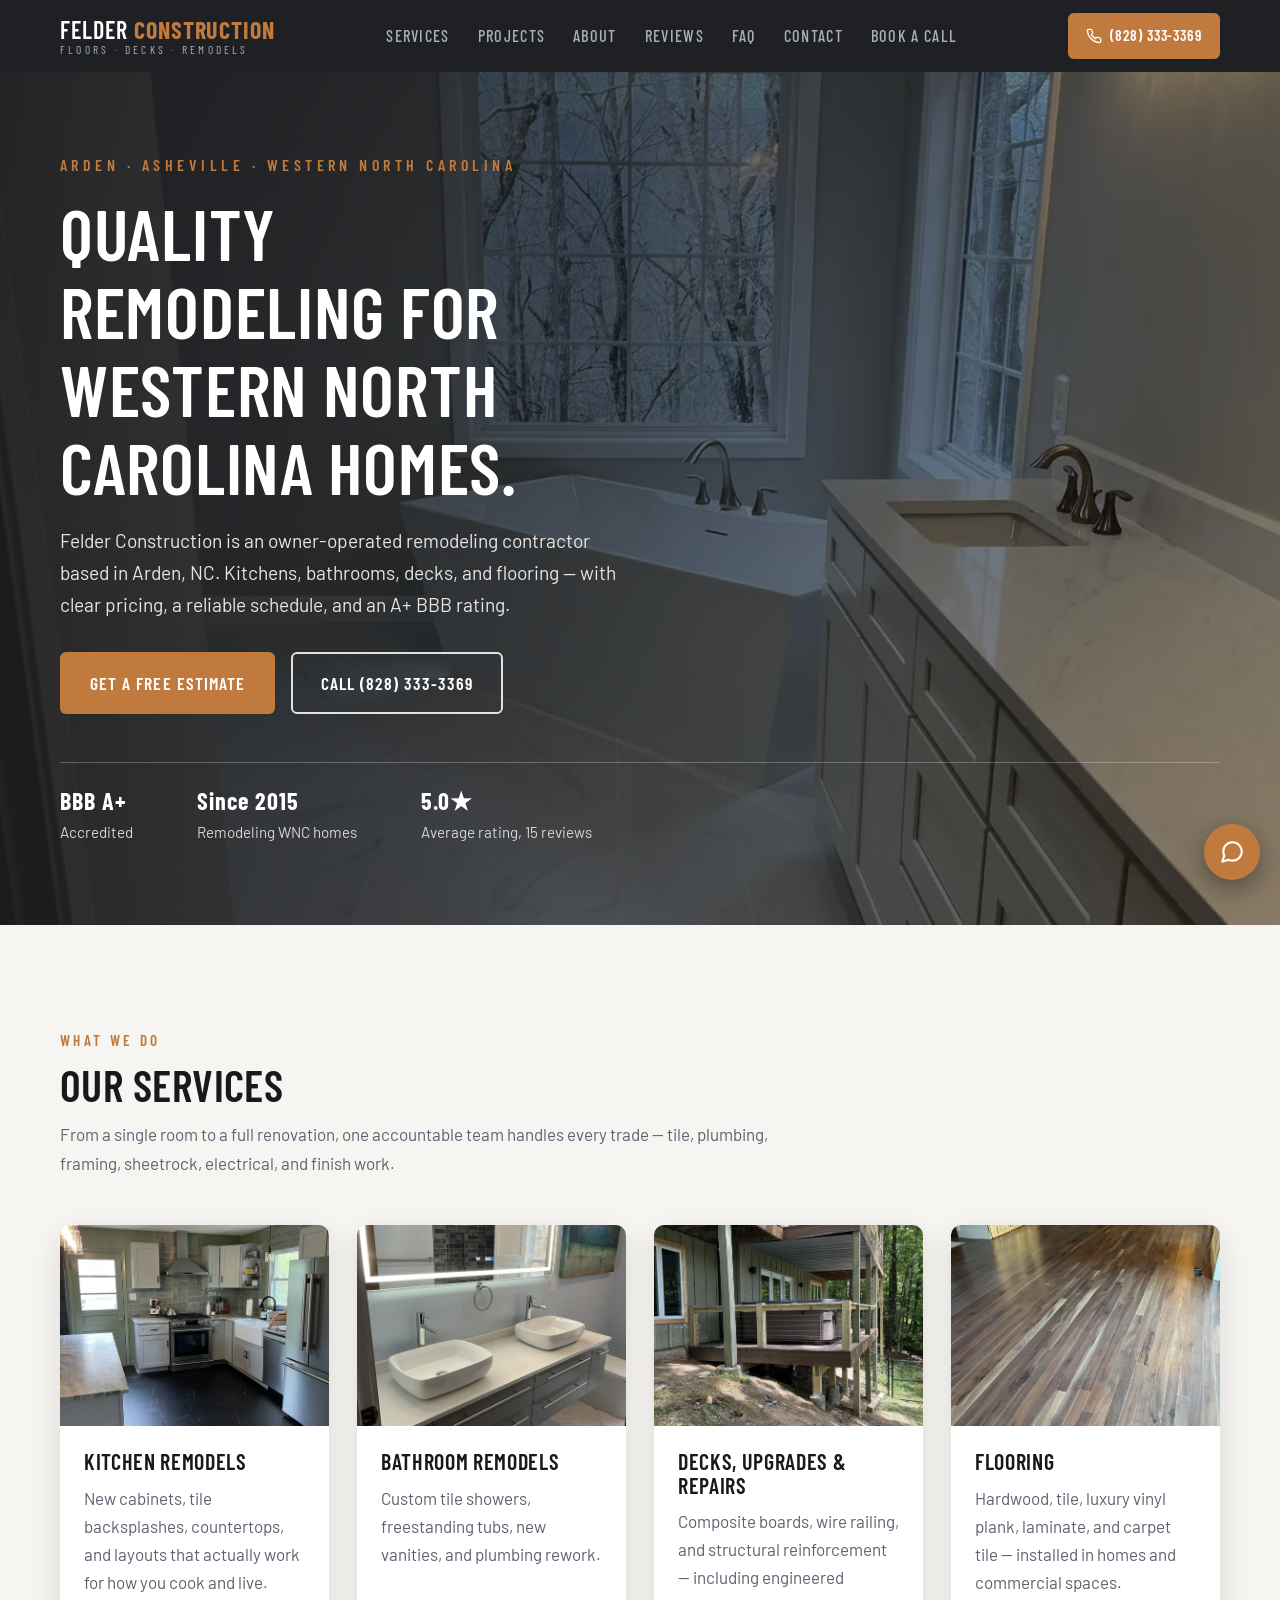
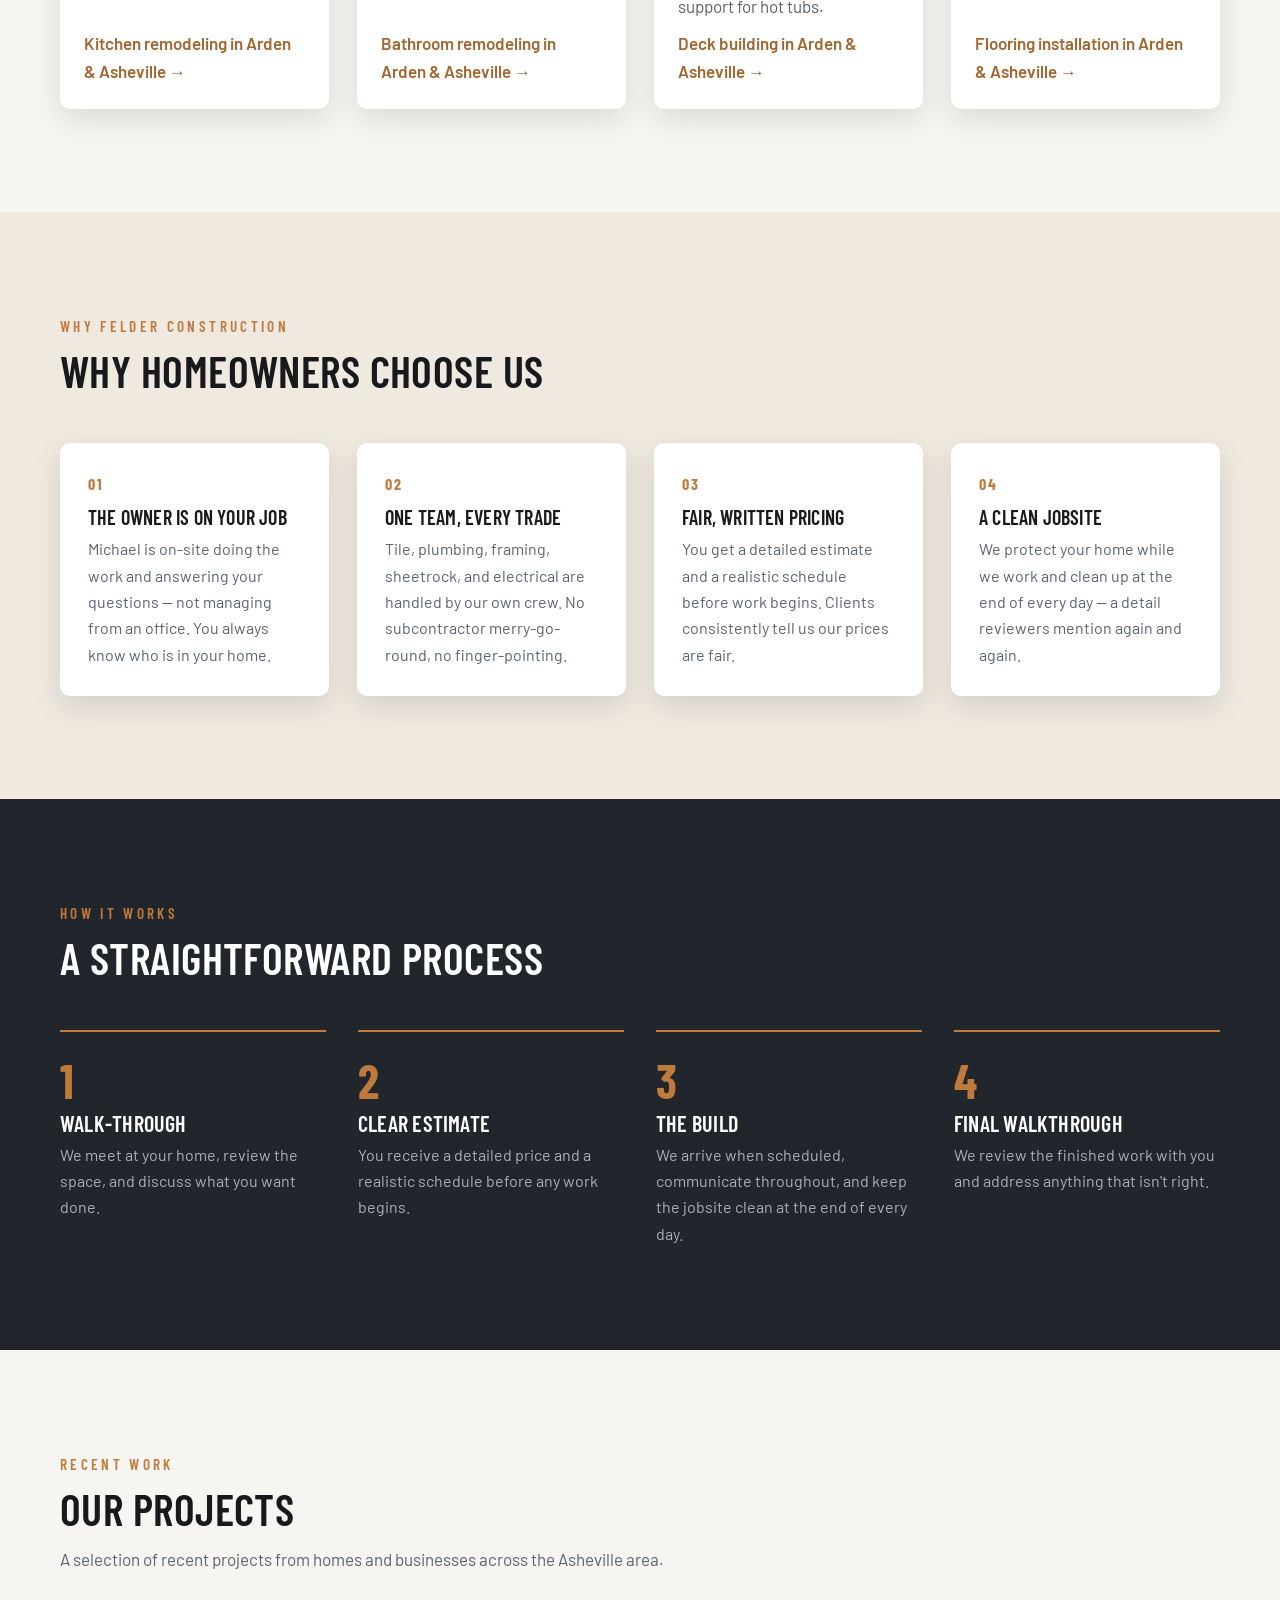
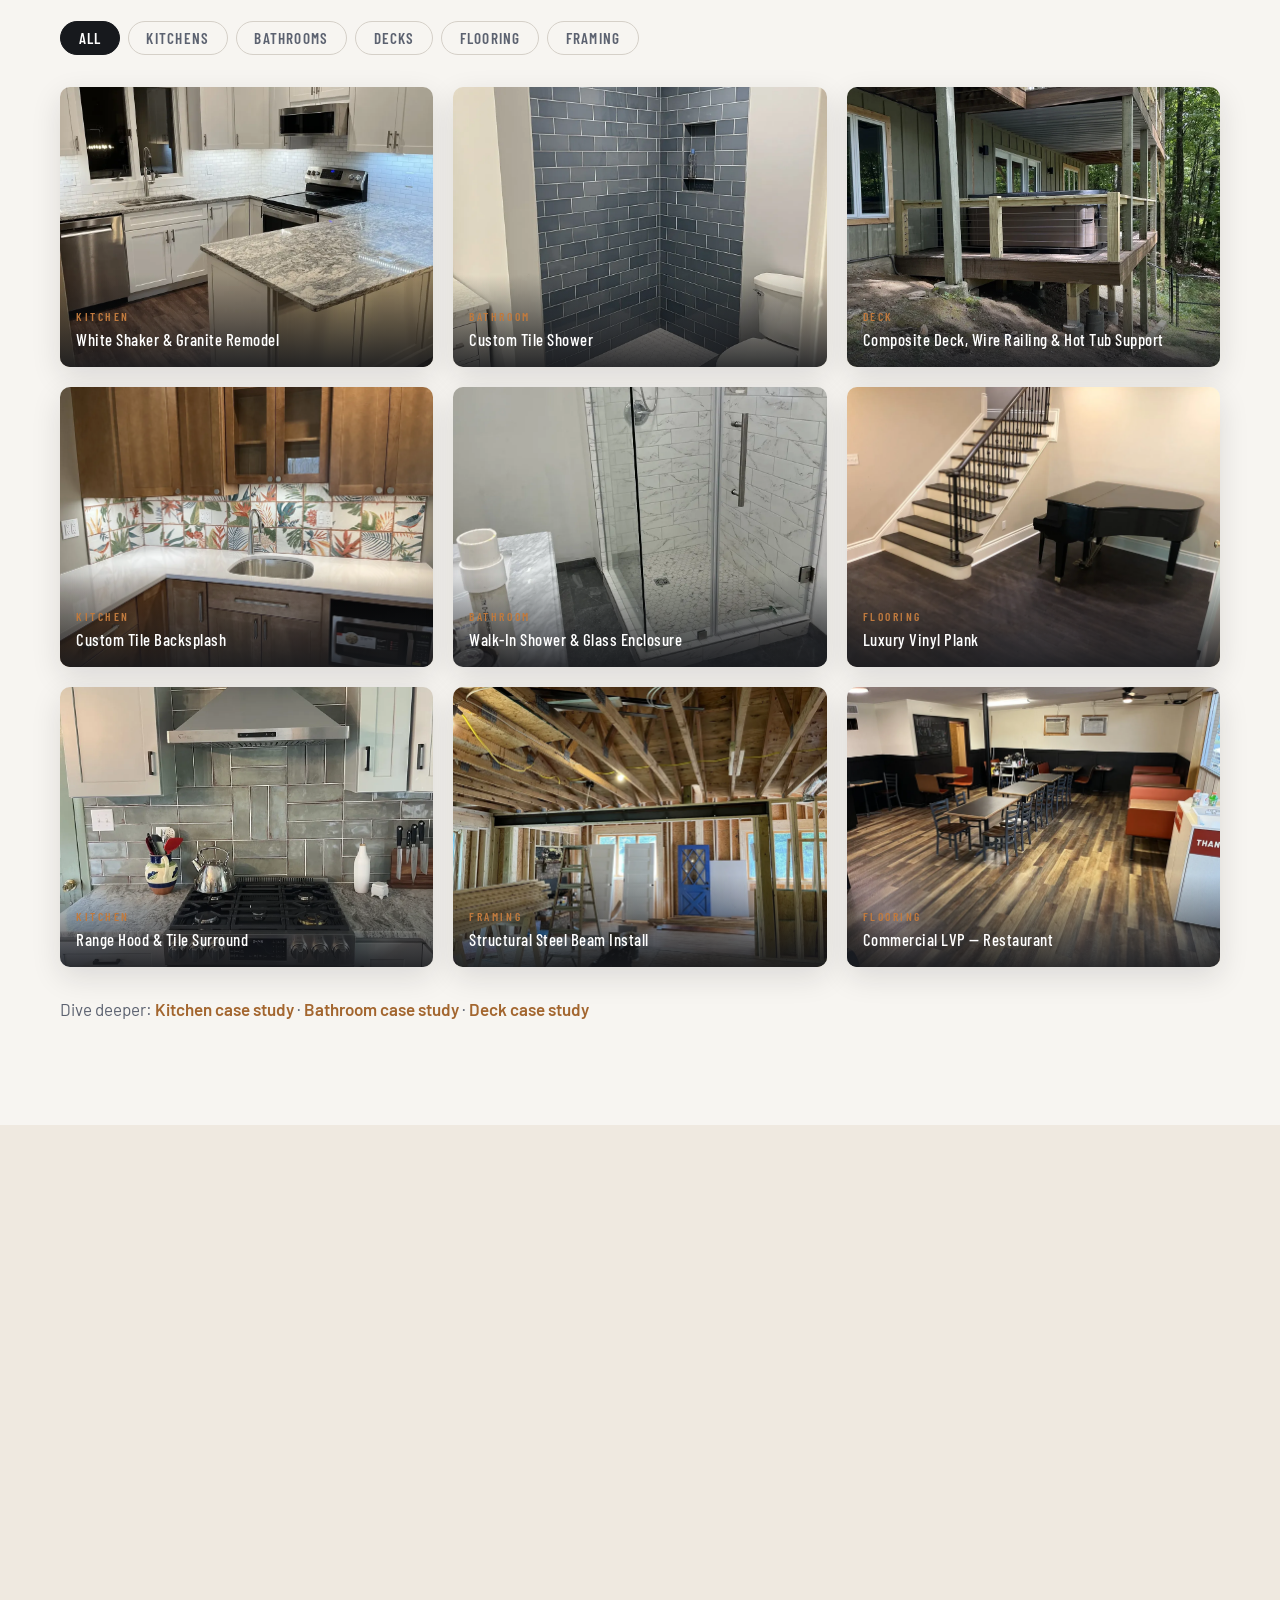
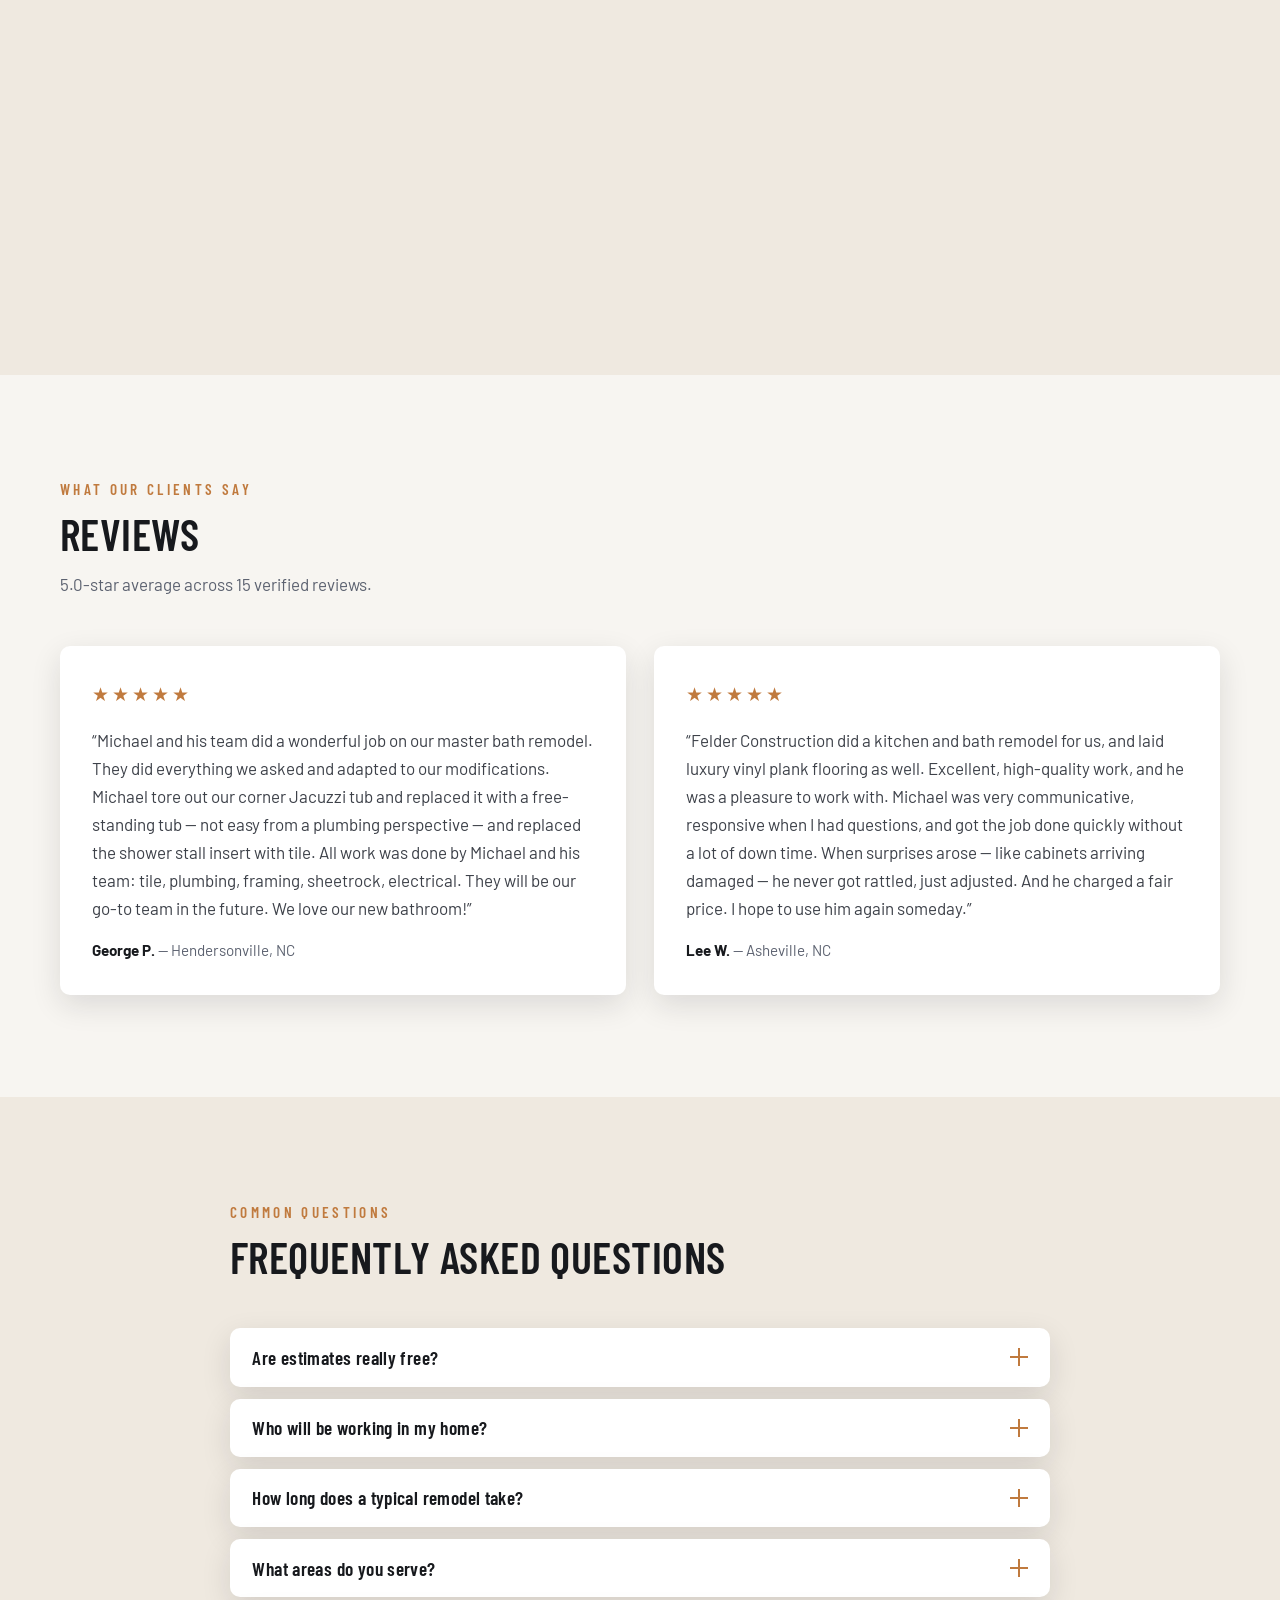
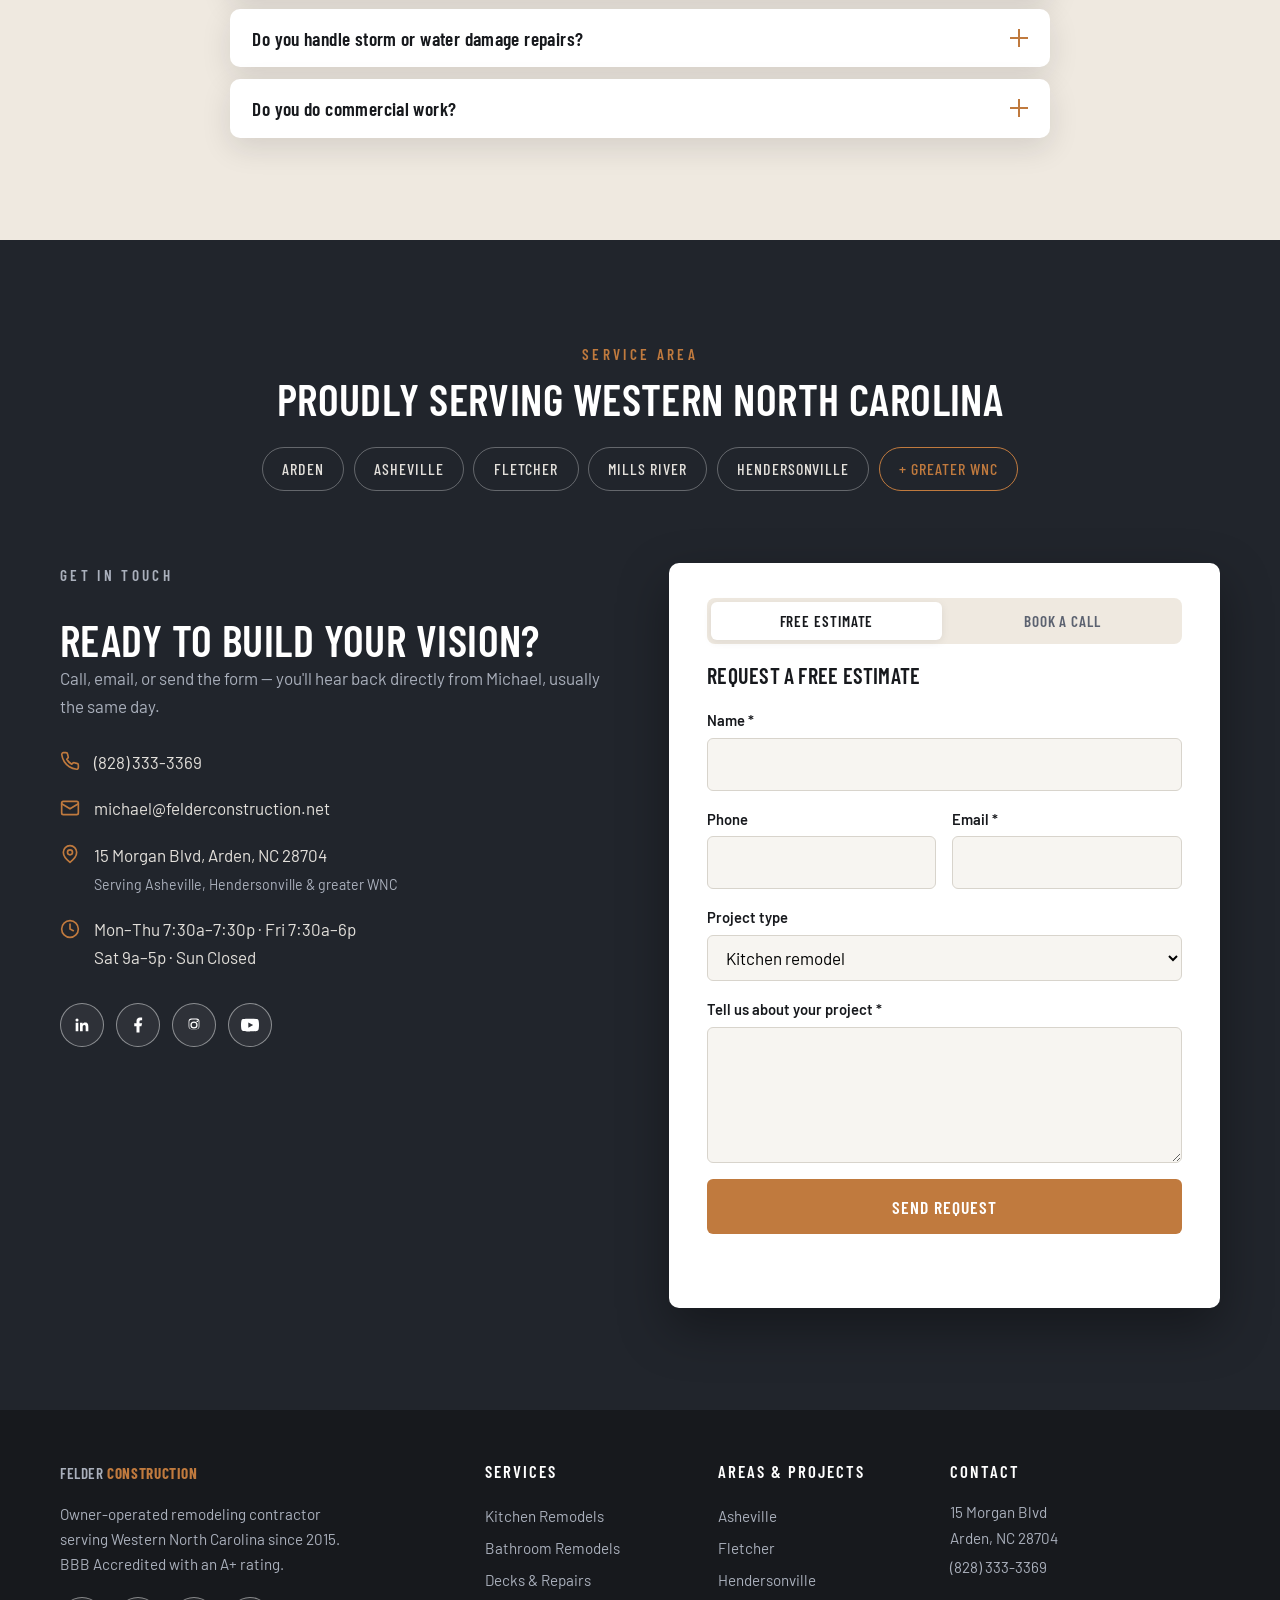
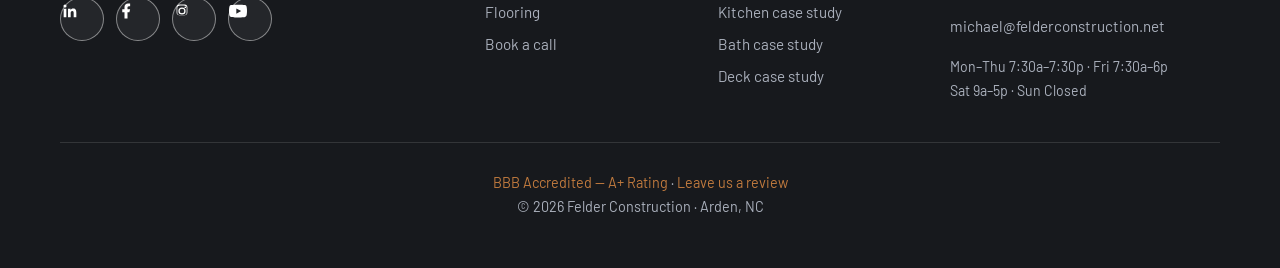
==== commit c90be215: "Growth pack: admin dashboard, notifications, day blocks, SEO pages, analytics - Admin UI at /admin.h" ====
--- a/index.html
+++ b/index.html
@@ -18,7 +18,7 @@
   <link rel="preconnect" href="https://fonts.googleapis.com">
   <link rel="preconnect" href="https://fonts.gstatic.com" crossorigin>
   <link href="https://fonts.googleapis.com/css2?family=Barlow+Condensed:wght@500;600;700&family=Barlow:wght@400;500;600&display=swap" rel="stylesheet">
-  <link rel="stylesheet" href="css/style.css?v=sched1">
+  <link rel="stylesheet" href="css/style.css?v=growth1">
   <script type="application/ld+json">
   {
     "@context": "https://schema.org",
@@ -262,6 +262,12 @@
           <figure class="gallery-item reveal" data-cat="framing"><img src="assets/framing-steel-beam.webp" alt="Interior framing with steel support beam during renovation" loading="lazy"><figcaption><span class="cat">Framing</span>Structural Steel Beam Install</figcaption></figure>
           <figure class="gallery-item reveal" data-cat="flooring"><img src="assets/floor-commercial-lvp.webp" alt="Commercial vinyl plank flooring in a restaurant dining room" loading="lazy"><figcaption><span class="cat">Flooring</span>Commercial LVP — Restaurant</figcaption></figure>
         </div>
+        <p class="section-sub reveal" style="margin-top:1.75rem">
+          Dive deeper:
+          <a href="project-kitchen" class="text-link">Kitchen case study</a> ·
+          <a href="project-bathroom" class="text-link">Bathroom case study</a> ·
+          <a href="project-deck" class="text-link">Deck case study</a>
+        </p>
       </div>
     </section>
 
@@ -583,15 +589,16 @@
         <a href="bathroom-remodeling">Bathroom Remodels</a>
         <a href="decks">Decks &amp; Repairs</a>
         <a href="flooring">Flooring</a>
-        <a href="#faq">Storm Damage Repair</a>
+        <a href="#schedule">Book a call</a>
       </div>
       <div class="footer-col">
-        <h4>Company</h4>
-        <a href="#about">About Us</a>
-        <a href="#projects">Projects</a>
-        <a href="#reviews">Reviews</a>
-        <a href="#faq">FAQ</a>
-        <a href="#contact">Contact</a>
+        <h4>Areas &amp; projects</h4>
+        <a href="asheville-remodeling">Asheville</a>
+        <a href="fletcher-remodeling">Fletcher</a>
+        <a href="hendersonville-remodeling">Hendersonville</a>
+        <a href="project-kitchen">Kitchen case study</a>
+        <a href="project-bathroom">Bath case study</a>
+        <a href="project-deck">Deck case study</a>
       </div>
       <div class="footer-col">
         <h4>Contact</h4>
@@ -642,7 +649,8 @@
     </section>
   </div>
 
-  <script src="js/main.js?v=sched1" defer></script>
-  <script src="js/schedule.js?v=sched1" defer></script>
+  <script src="js/main.js?v=growth1" defer></script>
+  <script src="js/schedule.js?v=growth1" defer></script>
+  <script src="js/analytics.js" defer></script>
 </body>
 </html>
--- a/css/style.css
+++ b/css/style.css
@@ -1055,6 +1055,23 @@
   transition: background 0.15s ease;
 }
 .chat-lead-btn:hover { background: var(--accent-dark); }
+.chat-lead-btn-secondary {
+  display: inline-block;
+  margin-top: 0.4rem;
+  margin-left: 0.35rem;
+  padding: 0.5rem 0.9rem;
+  border-radius: 6px;
+  border: 1.5px solid var(--accent);
+  background: transparent;
+  color: var(--accent-dark) !important;
+  font-family: var(--font-display);
+  font-weight: 600;
+  font-size: 0.9rem;
+  letter-spacing: 0.04em;
+  text-transform: uppercase;
+  text-decoration: none;
+}
+.chat-lead-btn-secondary:hover { background: rgba(192,122,62,0.12); }
 
 /* ---------- Service subpages ---------- */
 .subhero {
